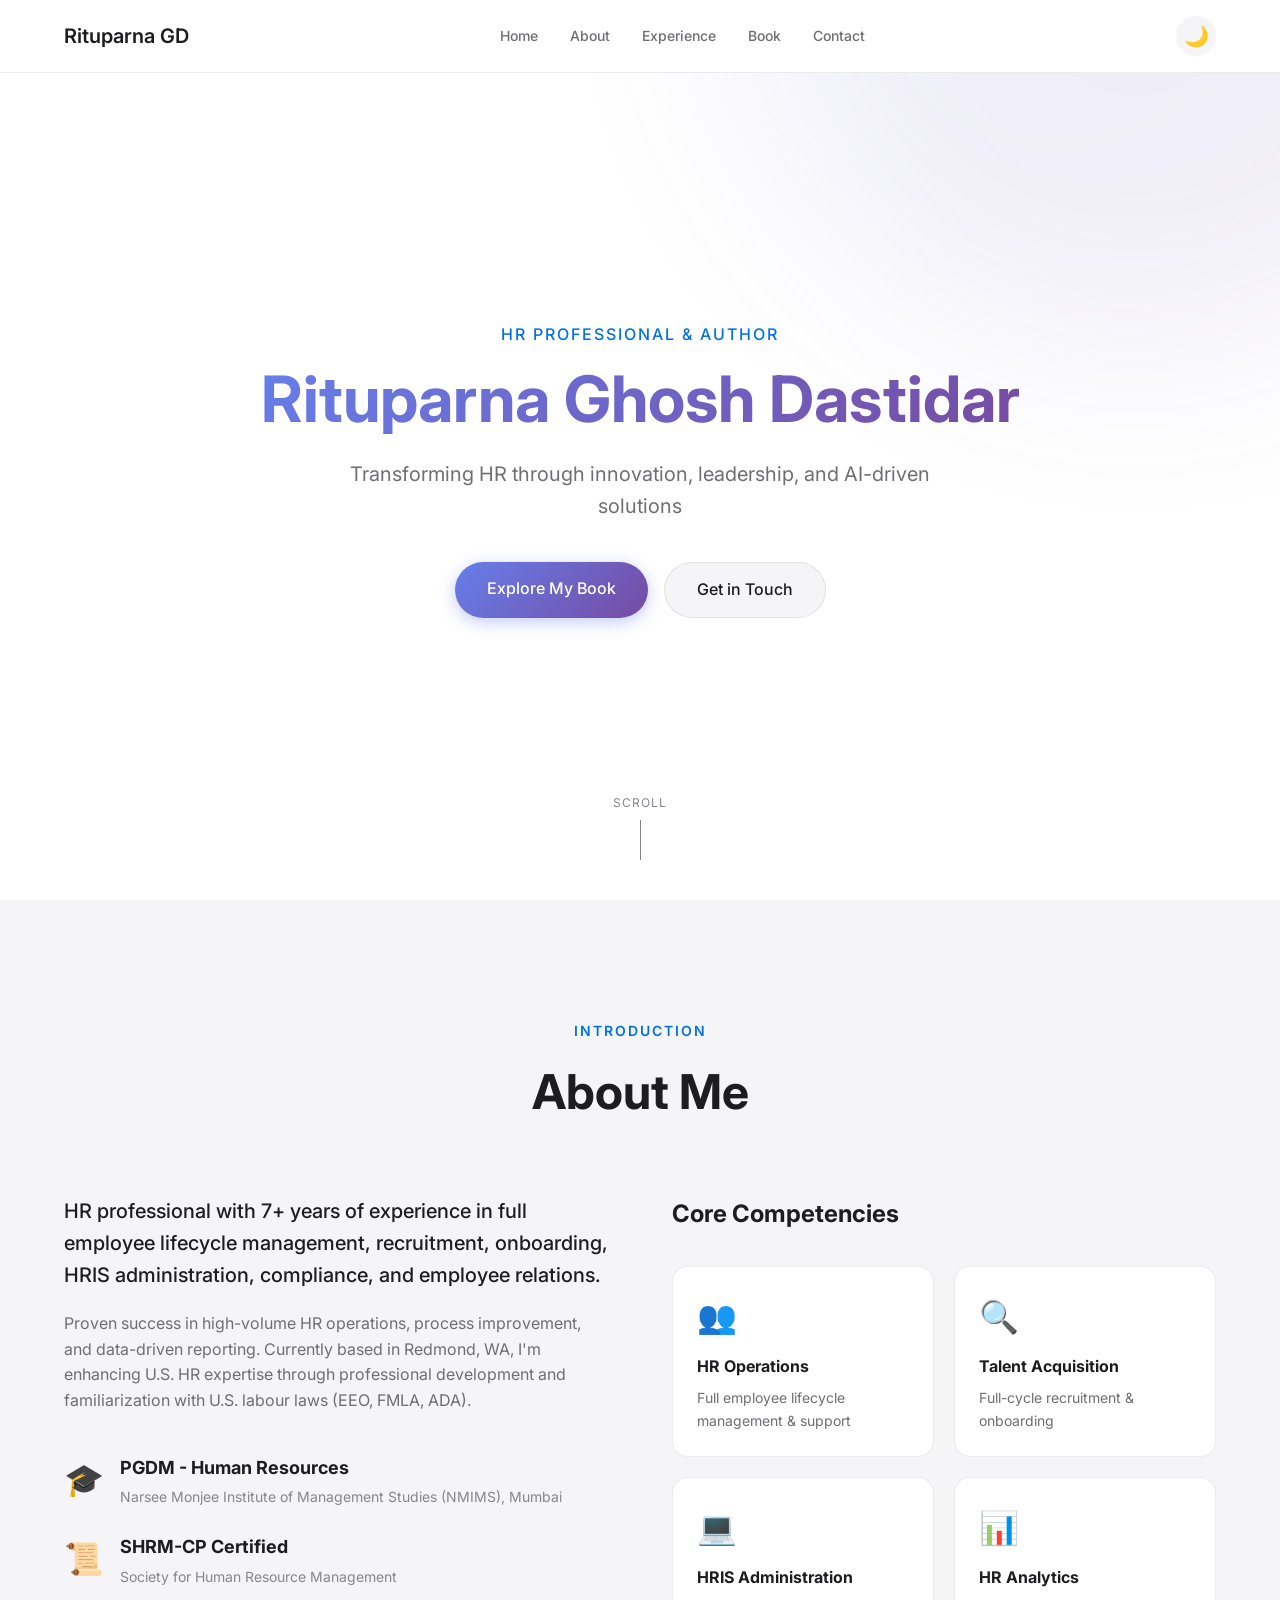
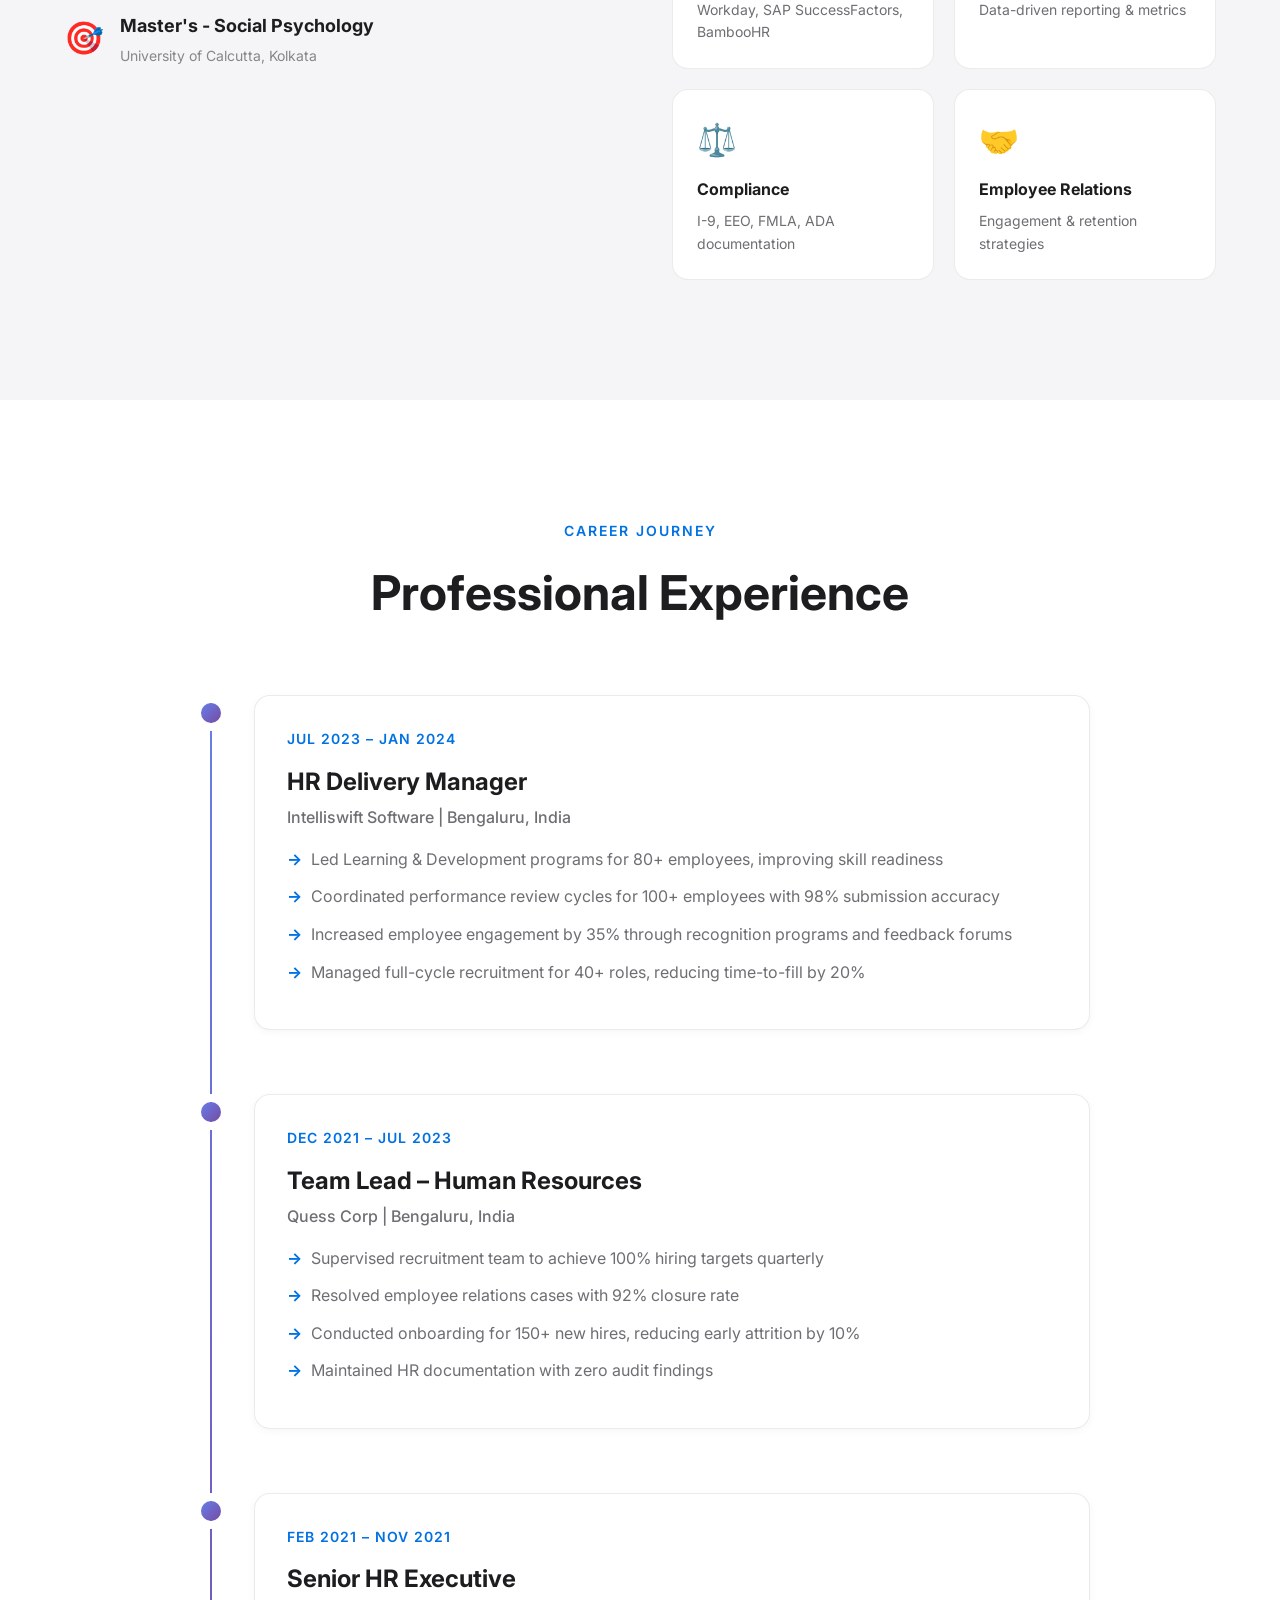
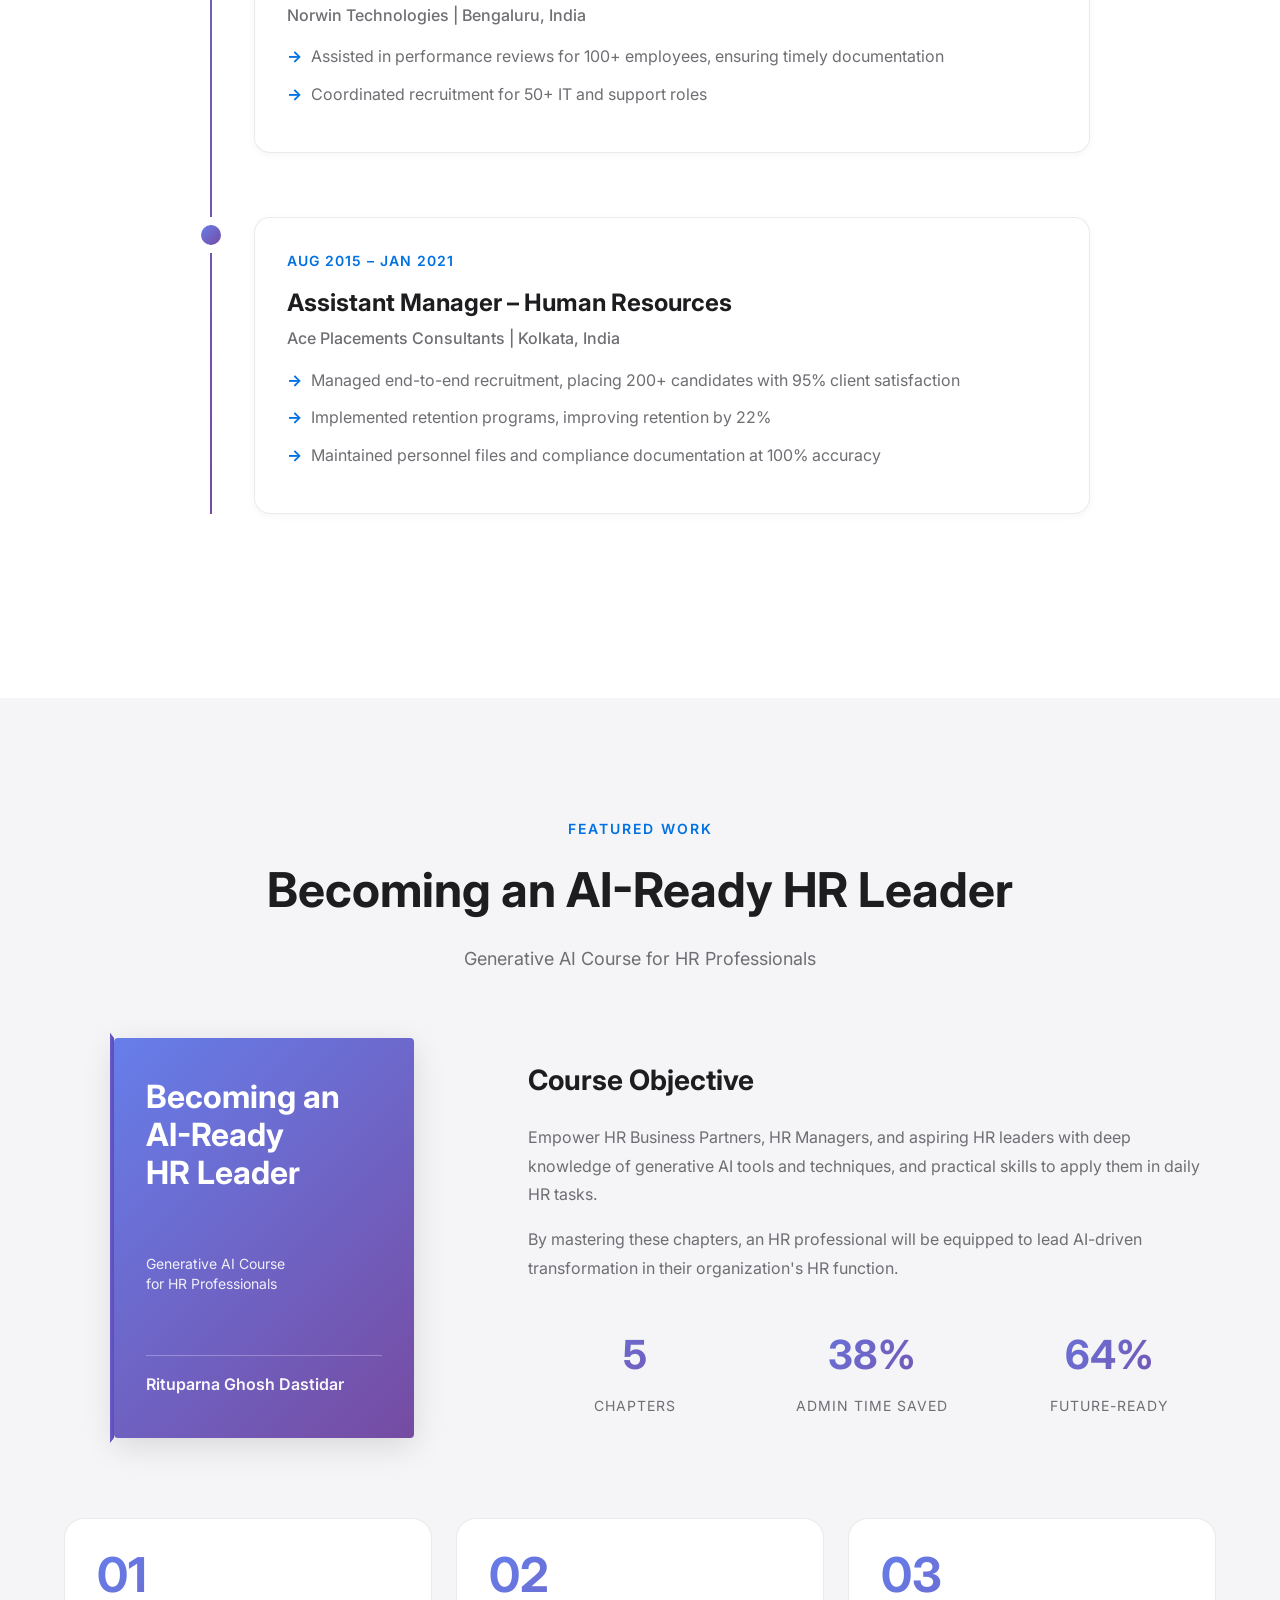
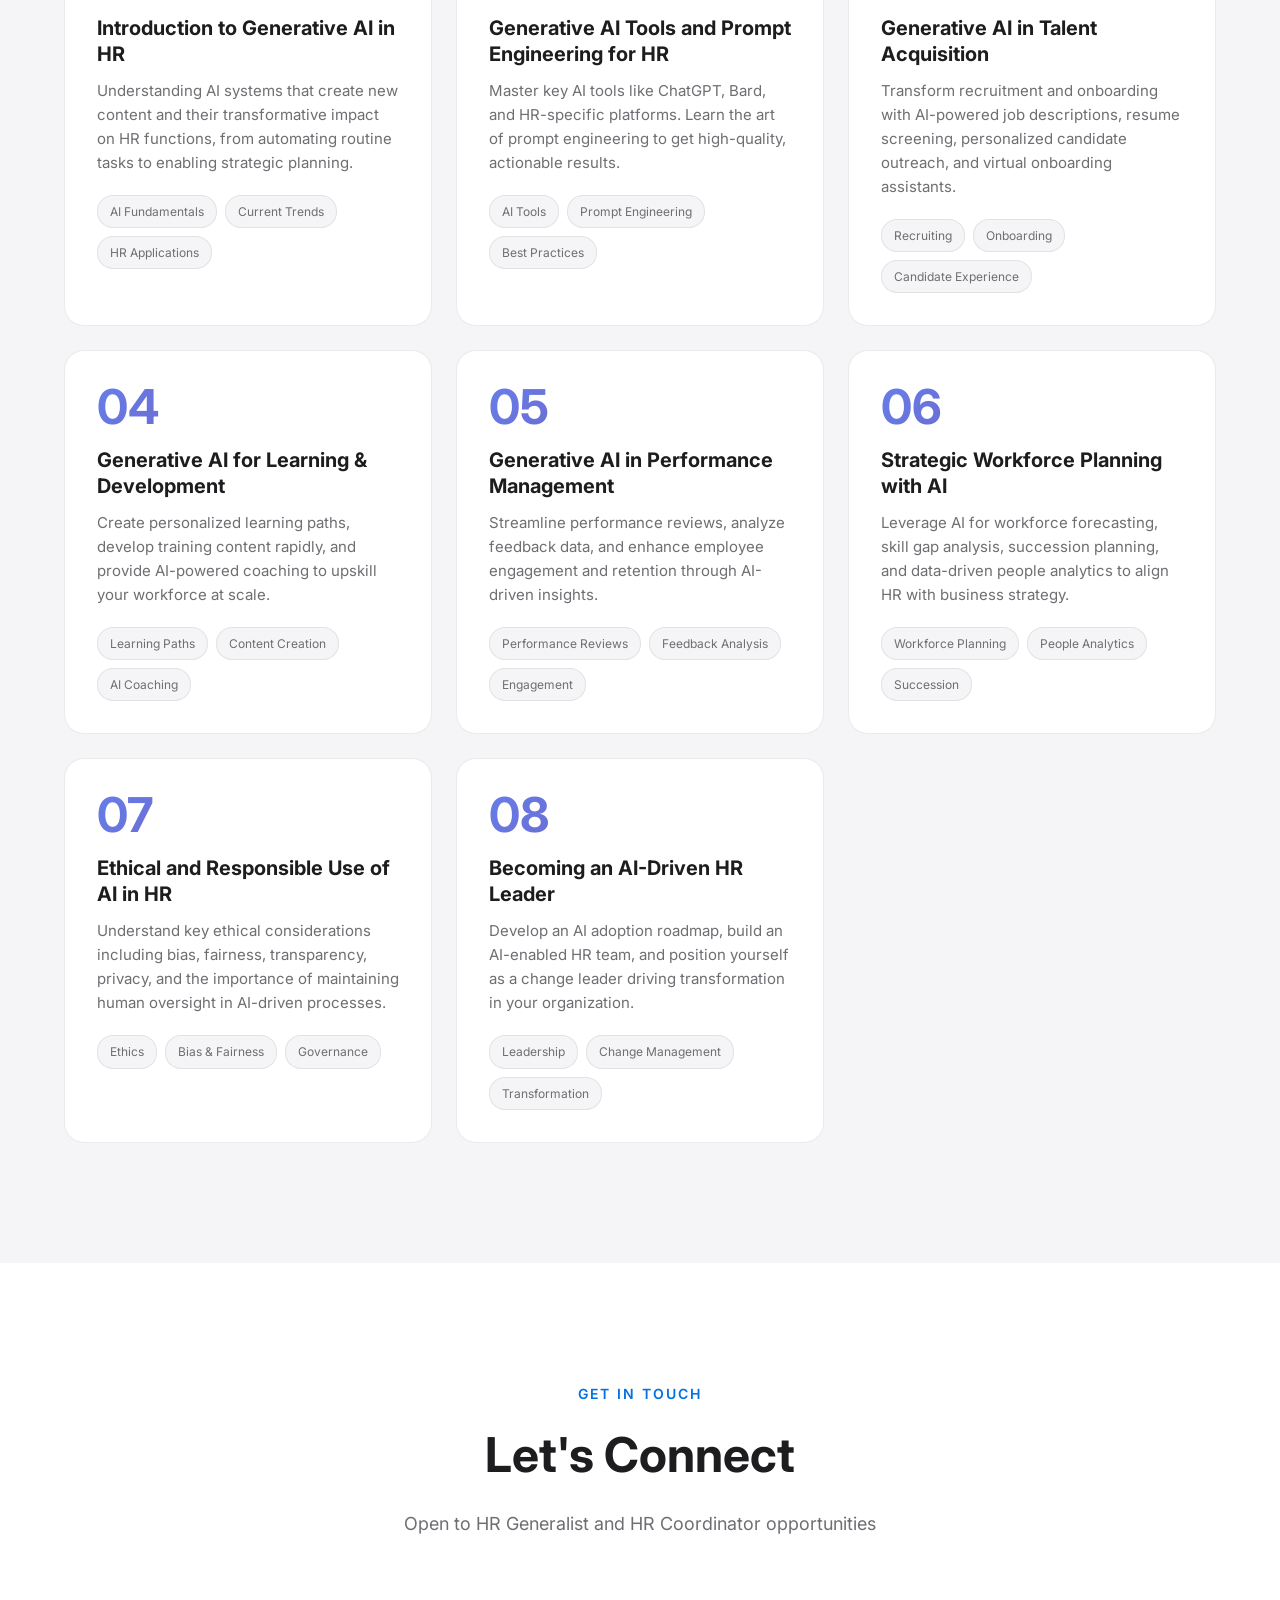
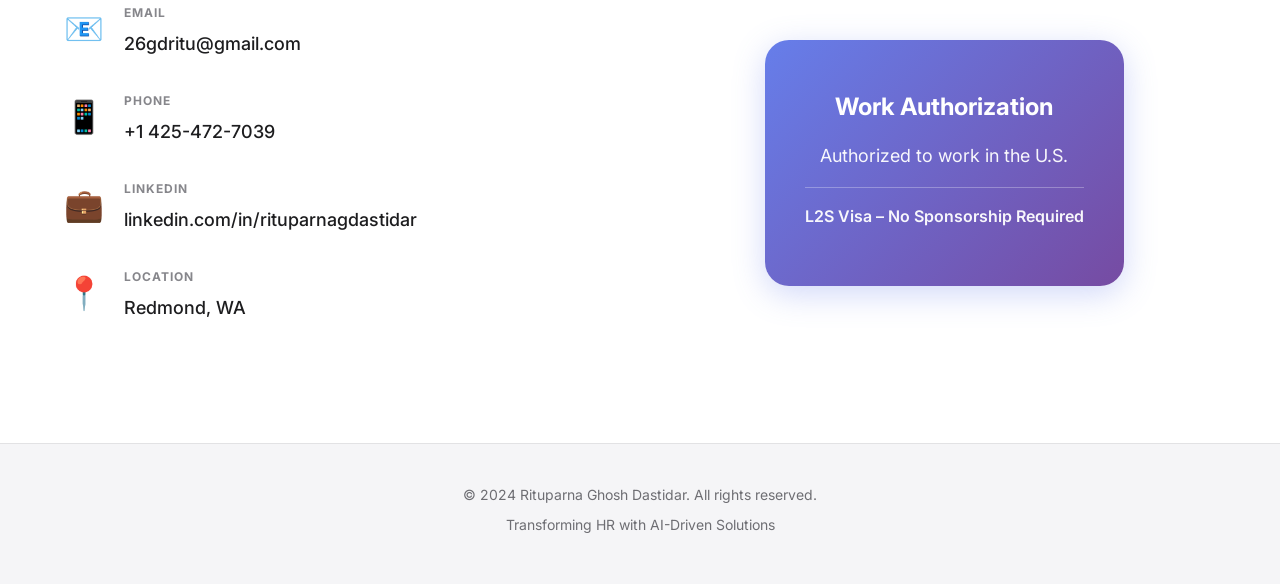
==== index.html @ 215b3aef "Initial commit - Professional HR portfolio website with AI HR Leader book" ====
<!DOCTYPE html>
<html lang="en">
<head>
    <meta charset="UTF-8">
    <meta name="viewport" content="width=device-width, initial-scale=1.0">
    <title>Rituparna Ghosh Dastidar | HR Professional & Author</title>
    <link rel="stylesheet" href="styles.css">
    <link rel="preconnect" href="https://fonts.googleapis.com">
    <link rel="preconnect" href="https://fonts.gstatic.com" crossorigin>
    <link href="https://fonts.googleapis.com/css2?family=Inter:wght@300;400;500;600;700&display=swap" rel="stylesheet">
</head>
<body>
    <!-- Navigation -->
    <nav class="navbar" id="navbar">
        <div class="nav-container">
            <div class="nav-logo">Rituparna GD</div>
            <div class="nav-links">
                <a href="#home" class="nav-link">Home</a>
                <a href="#about" class="nav-link">About</a>
                <a href="#experience" class="nav-link">Experience</a>
                <a href="#book" class="nav-link">Book</a>
                <a href="#contact" class="nav-link">Contact</a>
            </div>
            <button class="theme-toggle" id="themeToggle" aria-label="Toggle theme">
                <span class="sun-icon">☀️</span>
                <span class="moon-icon">🌙</span>
            </button>
            <button class="mobile-menu-btn" id="mobileMenuBtn">
                <span></span>
                <span></span>
                <span></span>
            </button>
        </div>
    </nav>

    <!-- Hero Section -->
    <section class="hero" id="home">
        <div class="hero-content fade-in">
            <p class="hero-subtitle">HR Professional & Author</p>
            <h1 class="hero-title">Rituparna Ghosh Dastidar</h1>
            <p class="hero-description">Transforming HR through innovation, leadership, and AI-driven solutions</p>
            <div class="hero-buttons">
                <a href="#book" class="btn btn-primary">Explore My Book</a>
                <a href="#contact" class="btn btn-secondary">Get in Touch</a>
            </div>
        </div>
        <div class="scroll-indicator">
            <span>Scroll</span>
            <div class="scroll-line"></div>
        </div>
    </section>

    <!-- About Section -->
    <section class="about" id="about">
        <div class="container">
            <div class="section-header">
                <span class="section-label">Introduction</span>
                <h2 class="section-title">About Me</h2>
            </div>
            <div class="about-content">
                <div class="about-text">
                    <p class="lead-text">HR professional with 7+ years of experience in full employee lifecycle management, recruitment, onboarding, HRIS administration, compliance, and employee relations.</p>
                    <p>Proven success in high-volume HR operations, process improvement, and data-driven reporting. Currently based in Redmond, WA, I'm enhancing U.S. HR expertise through professional development and familiarization with U.S. labour laws (EEO, FMLA, ADA).</p>
                    <div class="credentials">
                        <div class="credential-item">
                            <div class="credential-icon">🎓</div>
                            <div>
                                <h4>PGDM - Human Resources</h4>
                                <p>Narsee Monjee Institute of Management Studies (NMIMS), Mumbai</p>
                            </div>
                        </div>
                        <div class="credential-item">
                            <div class="credential-icon">📜</div>
                            <div>
                                <h4>SHRM-CP Certified</h4>
                                <p>Society for Human Resource Management</p>
                            </div>
                        </div>
                        <div class="credential-item">
                            <div class="credential-icon">🎯</div>
                            <div>
                                <h4>Master's - Social Psychology</h4>
                                <p>University of Calcutta, Kolkata</p>
                            </div>
                        </div>
                    </div>
                </div>
                <div class="about-skills">
                    <h3>Core Competencies</h3>
                    <div class="skills-grid">
                        <div class="skill-card">
                            <div class="skill-icon">👥</div>
                            <h4>HR Operations</h4>
                            <p>Full employee lifecycle management & support</p>
                        </div>
                        <div class="skill-card">
                            <div class="skill-icon">🔍</div>
                            <h4>Talent Acquisition</h4>
                            <p>Full-cycle recruitment & onboarding</p>
                        </div>
                        <div class="skill-card">
                            <div class="skill-icon">💻</div>
                            <h4>HRIS Administration</h4>
                            <p>Workday, SAP SuccessFactors, BambooHR</p>
                        </div>
                        <div class="skill-card">
                            <div class="skill-icon">📊</div>
                            <h4>HR Analytics</h4>
                            <p>Data-driven reporting & metrics</p>
                        </div>
                        <div class="skill-card">
                            <div class="skill-icon">⚖️</div>
                            <h4>Compliance</h4>
                            <p>I-9, EEO, FMLA, ADA documentation</p>
                        </div>
                        <div class="skill-card">
                            <div class="skill-icon">🤝</div>
                            <h4>Employee Relations</h4>
                            <p>Engagement & retention strategies</p>
                        </div>
                    </div>
                </div>
            </div>
        </div>
    </section>

    <!-- Experience Section -->
    <section class="experience" id="experience">
        <div class="container">
            <div class="section-header">
                <span class="section-label">Career Journey</span>
                <h2 class="section-title">Professional Experience</h2>
            </div>
            <div class="timeline">
                <div class="timeline-item">
                    <div class="timeline-dot"></div>
                    <div class="timeline-content">
                        <span class="timeline-date">Jul 2023 – Jan 2024</span>
                        <h3>HR Delivery Manager</h3>
                        <h4>Intelliswift Software | Bengaluru, India</h4>
                        <ul>
                            <li>Led Learning & Development programs for 80+ employees, improving skill readiness</li>
                            <li>Coordinated performance review cycles for 100+ employees with 98% submission accuracy</li>
                            <li>Increased employee engagement by 35% through recognition programs and feedback forums</li>
                            <li>Managed full-cycle recruitment for 40+ roles, reducing time-to-fill by 20%</li>
                        </ul>
                    </div>
                </div>
                <div class="timeline-item">
                    <div class="timeline-dot"></div>
                    <div class="timeline-content">
                        <span class="timeline-date">Dec 2021 – Jul 2023</span>
                        <h3>Team Lead – Human Resources</h3>
                        <h4>Quess Corp | Bengaluru, India</h4>
                        <ul>
                            <li>Supervised recruitment team to achieve 100% hiring targets quarterly</li>
                            <li>Resolved employee relations cases with 92% closure rate</li>
                            <li>Conducted onboarding for 150+ new hires, reducing early attrition by 10%</li>
                            <li>Maintained HR documentation with zero audit findings</li>
                        </ul>
                    </div>
                </div>
                <div class="timeline-item">
                    <div class="timeline-dot"></div>
                    <div class="timeline-content">
                        <span class="timeline-date">Feb 2021 – Nov 2021</span>
                        <h3>Senior HR Executive</h3>
                        <h4>Norwin Technologies | Bengaluru, India</h4>
                        <ul>
                            <li>Assisted in performance reviews for 100+ employees, ensuring timely documentation</li>
                            <li>Coordinated recruitment for 50+ IT and support roles</li>
                        </ul>
                    </div>
                </div>
                <div class="timeline-item">
                    <div class="timeline-dot"></div>
                    <div class="timeline-content">
                        <span class="timeline-date">Aug 2015 – Jan 2021</span>
                        <h3>Assistant Manager – Human Resources</h3>
                        <h4>Ace Placements Consultants | Kolkata, India</h4>
                        <ul>
                            <li>Managed end-to-end recruitment, placing 200+ candidates with 95% client satisfaction</li>
                            <li>Implemented retention programs, improving retention by 22%</li>
                            <li>Maintained personnel files and compliance documentation at 100% accuracy</li>
                        </ul>
                    </div>
                </div>
            </div>
        </div>
    </section>

    <!-- Book Section -->
    <section class="book" id="book">
        <div class="container">
            <div class="section-header">
                <span class="section-label">Featured Work</span>
                <h2 class="section-title">Becoming an AI-Ready HR Leader</h2>
                <p class="section-subtitle">Generative AI Course for HR Professionals</p>
            </div>
            <div class="book-intro">
                <div class="book-cover-container">
                    <div class="book-cover">
                        <div class="book-spine"></div>
                        <div class="book-front">
                            <h3>Becoming an<br>AI-Ready<br>HR Leader</h3>
                            <p>Generative AI Course<br>for HR Professionals</p>
                            <div class="author-name">Rituparna Ghosh Dastidar</div>
                        </div>
                    </div>
                </div>
                <div class="book-description">
                    <h3>Course Objective</h3>
                    <p>Empower HR Business Partners, HR Managers, and aspiring HR leaders with deep knowledge of generative AI tools and techniques, and practical skills to apply them in daily HR tasks.</p>
                    <p>By mastering these chapters, an HR professional will be equipped to lead AI-driven transformation in their organization's HR function.</p>
                    <div class="book-stats">
                        <div class="stat-item">
                            <span class="stat-number">8</span>
                            <span class="stat-label">Chapters</span>
                        </div>
                        <div class="stat-item">
                            <span class="stat-number">60-70%</span>
                            <span class="stat-label">Admin Time Saved</span>
                        </div>
                        <div class="stat-item">
                            <span class="stat-number">100%</span>
                            <span class="stat-label">Future-Ready</span>
                        </div>
                    </div>
                </div>
            </div>

            <!-- Chapter Cards -->
            <div class="chapters-grid">
                <div class="chapter-card">
                    <div class="chapter-number">01</div>
                    <h3>Introduction to Generative AI in HR</h3>
                    <p>Understanding AI systems that create new content and their transformative impact on HR functions, from automating routine tasks to enabling strategic planning.</p>
                    <div class="chapter-topics">
                        <span class="topic-tag">AI Fundamentals</span>
                        <span class="topic-tag">Current Trends</span>
                        <span class="topic-tag">HR Applications</span>
                    </div>
                </div>

                <div class="chapter-card">
                    <div class="chapter-number">02</div>
                    <h3>Generative AI Tools and Prompt Engineering for HR</h3>
                    <p>Master key AI tools like ChatGPT, Bard, and HR-specific platforms. Learn the art of prompt engineering to get high-quality, actionable results.</p>
                    <div class="chapter-topics">
                        <span class="topic-tag">AI Tools</span>
                        <span class="topic-tag">Prompt Engineering</span>
                        <span class="topic-tag">Best Practices</span>
                    </div>
                </div>

                <div class="chapter-card">
                    <div class="chapter-number">03</div>
                    <h3>Generative AI in Talent Acquisition</h3>
                    <p>Transform recruitment and onboarding with AI-powered job descriptions, resume screening, personalized candidate outreach, and virtual onboarding assistants.</p>
                    <div class="chapter-topics">
                        <span class="topic-tag">Recruiting</span>
                        <span class="topic-tag">Onboarding</span>
                        <span class="topic-tag">Candidate Experience</span>
                    </div>
                </div>

                <div class="chapter-card">
                    <div class="chapter-number">04</div>
                    <h3>Generative AI for Learning & Development</h3>
                    <p>Create personalized learning paths, develop training content rapidly, and provide AI-powered coaching to upskill your workforce at scale.</p>
                    <div class="chapter-topics">
                        <span class="topic-tag">Learning Paths</span>
                        <span class="topic-tag">Content Creation</span>
                        <span class="topic-tag">AI Coaching</span>
                    </div>
                </div>

                <div class="chapter-card">
                    <div class="chapter-number">05</div>
                    <h3>Generative AI in Performance Management</h3>
                    <p>Streamline performance reviews, analyze feedback data, and enhance employee engagement and retention through AI-driven insights.</p>
                    <div class="chapter-topics">
                        <span class="topic-tag">Performance Reviews</span>
                        <span class="topic-tag">Feedback Analysis</span>
                        <span class="topic-tag">Engagement</span>
                    </div>
                </div>

                <div class="chapter-card">
                    <div class="chapter-number">06</div>
                    <h3>Strategic Workforce Planning with AI</h3>
                    <p>Leverage AI for workforce forecasting, skill gap analysis, succession planning, and data-driven people analytics to align HR with business strategy.</p>
                    <div class="chapter-topics">
                        <span class="topic-tag">Workforce Planning</span>
                        <span class="topic-tag">People Analytics</span>
                        <span class="topic-tag">Succession</span>
                    </div>
                </div>

                <div class="chapter-card">
                    <div class="chapter-number">07</div>
                    <h3>Ethical and Responsible Use of AI in HR</h3>
                    <p>Understand key ethical considerations including bias, fairness, transparency, privacy, and the importance of maintaining human oversight in AI-driven processes.</p>
                    <div class="chapter-topics">
                        <span class="topic-tag">Ethics</span>
                        <span class="topic-tag">Bias & Fairness</span>
                        <span class="topic-tag">Governance</span>
                    </div>
                </div>

                <div class="chapter-card">
                    <div class="chapter-number">08</div>
                    <h3>Becoming an AI-Driven HR Leader</h3>
                    <p>Develop an AI adoption roadmap, build an AI-enabled HR team, and position yourself as a change leader driving transformation in your organization.</p>
                    <div class="chapter-topics">
                        <span class="topic-tag">Leadership</span>
                        <span class="topic-tag">Change Management</span>
                        <span class="topic-tag">Transformation</span>
                    </div>
                </div>
            </div>
        </div>
    </section>

    <!-- Contact Section -->
    <section class="contact" id="contact">
        <div class="container">
            <div class="section-header">
                <span class="section-label">Get In Touch</span>
                <h2 class="section-title">Let's Connect</h2>
                <p class="section-subtitle">Open to HR Generalist and HR Coordinator opportunities</p>
            </div>
            <div class="contact-content">
                <div class="contact-info">
                    <div class="contact-item">
                        <div class="contact-icon">📧</div>
                        <div>
                            <h4>Email</h4>
                            <a href="mailto:26gdritu@gmail.com">26gdritu@gmail.com</a>
                        </div>
                    </div>
                    <div class="contact-item">
                        <div class="contact-icon">📱</div>
                        <div>
                            <h4>Phone</h4>
                            <a href="tel:+14254727039">+1 425-472-7039</a>
                        </div>
                    </div>
                    <div class="contact-item">
                        <div class="contact-icon">💼</div>
                        <div>
                            <h4>LinkedIn</h4>
                            <a href="https://www.linkedin.com/in/rituparnagdastidar/" target="_blank" rel="noopener noreferrer">linkedin.com/in/rituparnagdastidar</a>
                        </div>
                    </div>
                    <div class="contact-item">
                        <div class="contact-icon">📍</div>
                        <div>
                            <h4>Location</h4>
                            <p>Redmond, WA</p>
                        </div>
                    </div>
                </div>
                <div class="contact-cta">
                    <div class="cta-card">
                        <h3>Work Authorization</h3>
                        <p>Authorized to work in the U.S.</p>
                        <p class="visa-status">L2S Visa – No Sponsorship Required</p>
                    </div>
                </div>
            </div>
        </div>
    </section>

    <!-- Footer -->
    <footer class="footer">
        <div class="container">
            <div class="footer-content">
                <p>&copy; 2024 Rituparna Ghosh Dastidar. All rights reserved.</p>
                <p class="footer-tagline">Transforming HR with AI-Driven Solutions</p>
            </div>
        </div>
    </footer>

    <script src="script.js"></script>
</body>
</html>
---- styles.css ----
/* ===========================
   CSS Variables & Reset
   =========================== */
:root {
    /* Light Mode Colors */
    --bg-primary: #ffffff;
    --bg-secondary: #f5f5f7;
    --bg-tertiary: #e8e8ed;
    --text-primary: #1d1d1f;
    --text-secondary: #6e6e73;
    --text-tertiary: #86868b;
    --accent-primary: #0071e3;
    --accent-secondary: #0077ed;
    --accent-gradient: linear-gradient(135deg, #667eea 0%, #764ba2 100%);
    --card-bg: #ffffff;
    --card-border: rgba(0, 0, 0, 0.08);
    --shadow-sm: 0 2px 8px rgba(0, 0, 0, 0.04);
    --shadow-md: 0 4px 16px rgba(0, 0, 0, 0.08);
    --shadow-lg: 0 8px 32px rgba(0, 0, 0, 0.12);
    --overlay: rgba(0, 0, 0, 0.5);
}

[data-theme="dark"] {
    /* Dark Mode Colors */
    --bg-primary: #000000;
    --bg-secondary: #1d1d1f;
    --bg-tertiary: #2d2d2f;
    --text-primary: #f5f5f7;
    --text-secondary: #a1a1a6;
    --text-tertiary: #6e6e73;
    --accent-primary: #2997ff;
    --accent-secondary: #0a84ff;
    --accent-gradient: linear-gradient(135deg, #667eea 0%, #764ba2 100%);
    --card-bg: #1d1d1f;
    --card-border: rgba(255, 255, 255, 0.1);
    --shadow-sm: 0 2px 8px rgba(0, 0, 0, 0.3);
    --shadow-md: 0 4px 16px rgba(0, 0, 0, 0.4);
    --shadow-lg: 0 8px 32px rgba(0, 0, 0, 0.5);
    --overlay: rgba(0, 0, 0, 0.7);
}

* {
    margin: 0;
    padding: 0;
    box-sizing: border-box;
}

html {
    scroll-behavior: smooth;
    font-size: 16px;
}

body {
    font-family: 'Inter', -apple-system, BlinkMacSystemFont, 'Segoe UI', Roboto, Oxygen, Ubuntu, Cantarell, sans-serif;
    background-color: var(--bg-primary);
    color: var(--text-primary);
    line-height: 1.6;
    overflow-x: hidden;
    transition: background-color 0.3s ease, color 0.3s ease;
}

.container {
    max-width: 1200px;
    margin: 0 auto;
    padding: 0 24px;
}

/* ===========================
   Navigation
   =========================== */
.navbar {
    position: fixed;
    top: 0;
    left: 0;
    right: 0;
    z-index: 1000;
    background: var(--bg-primary);
    backdrop-filter: blur(20px);
    -webkit-backdrop-filter: blur(20px);
    border-bottom: 1px solid var(--card-border);
    transition: all 0.3s ease;
}

.navbar.scrolled {
    box-shadow: var(--shadow-sm);
}

.nav-container {
    max-width: 1200px;
    margin: 0 auto;
    padding: 16px 24px;
    display: flex;
    align-items: center;
    justify-content: space-between;
}

.nav-logo {
    font-size: 1.25rem;
    font-weight: 600;
    color: var(--text-primary);
}

.nav-links {
    display: flex;
    gap: 32px;
    align-items: center;
}

.nav-link {
    color: var(--text-secondary);
    text-decoration: none;
    font-size: 0.875rem;
    font-weight: 500;
    transition: color 0.2s ease;
    position: relative;
}

.nav-link:hover {
    color: var(--text-primary);
}

.nav-link::after {
    content: '';
    position: absolute;
    bottom: -4px;
    left: 0;
    width: 0;
    height: 2px;
    background: var(--accent-gradient);
    transition: width 0.3s ease;
}

.nav-link:hover::after {
    width: 100%;
}

.theme-toggle {
    background: var(--bg-secondary);
    border: none;
    width: 40px;
    height: 40px;
    border-radius: 50%;
    cursor: pointer;
    display: flex;
    align-items: center;
    justify-content: center;
    transition: all 0.3s ease;
    font-size: 1.25rem;
}

.theme-toggle:hover {
    transform: scale(1.1);
}

[data-theme="dark"] .sun-icon {
    display: inline;
}

[data-theme="dark"] .moon-icon {
    display: none;
}

[data-theme="light"] .sun-icon,
body:not([data-theme]) .sun-icon {
    display: none;
}

[data-theme="light"] .moon-icon,
body:not([data-theme]) .moon-icon {
    display: inline;
}

.mobile-menu-btn {
    display: none;
    flex-direction: column;
    gap: 4px;
    background: none;
    border: none;
    cursor: pointer;
    padding: 8px;
}

.mobile-menu-btn span {
    width: 24px;
    height: 2px;
    background: var(--text-primary);
    transition: all 0.3s ease;
}

/* ===========================
   Hero Section
   =========================== */
.hero {
    min-height: 100vh;
    display: flex;
    align-items: center;
    justify-content: center;
    position: relative;
    padding: 120px 24px 80px;
    background: var(--bg-primary);
    overflow: hidden;
}

.hero::before {
    content: '';
    position: absolute;
    top: -50%;
    right: -20%;
    width: 800px;
    height: 800px;
    background: var(--accent-gradient);
    opacity: 0.1;
    border-radius: 50%;
    filter: blur(100px);
    animation: float 20s ease-in-out infinite;
}

@keyframes float {
    0%, 100% { transform: translate(0, 0) rotate(0deg); }
    50% { transform: translate(-50px, 50px) rotate(180deg); }
}

.hero-content {
    text-align: center;
    max-width: 800px;
    position: relative;
    z-index: 1;
}

.hero-subtitle {
    font-size: 1rem;
    font-weight: 500;
    color: var(--accent-primary);
    letter-spacing: 2px;
    text-transform: uppercase;
    margin-bottom: 16px;
}

.hero-title {
    font-size: clamp(2.5rem, 6vw, 4rem);
    font-weight: 700;
    line-height: 1.1;
    margin-bottom: 24px;
    background: var(--accent-gradient);
    -webkit-background-clip: text;
    -webkit-text-fill-color: transparent;
    background-clip: text;
}

.hero-description {
    font-size: 1.25rem;
    color: var(--text-secondary);
    margin-bottom: 40px;
    max-width: 600px;
    margin-left: auto;
    margin-right: auto;
}

.hero-buttons {
    display: flex;
    gap: 16px;
    justify-content: center;
    flex-wrap: wrap;
}

.btn {
    padding: 14px 32px;
    border-radius: 980px;
    font-size: 1rem;
    font-weight: 500;
    text-decoration: none;
    transition: all 0.3s ease;
    display: inline-block;
    cursor: pointer;
    border: none;
}

.btn-primary {
    background: var(--accent-gradient);
    color: white;
    box-shadow: 0 4px 16px rgba(102, 126, 234, 0.4);
}

.btn-primary:hover {
    transform: translateY(-2px);
    box-shadow: 0 6px 24px rgba(102, 126, 234, 0.5);
}

.btn-secondary {
    background: var(--bg-secondary);
    color: var(--text-primary);
    border: 1px solid var(--card-border);
}

.btn-secondary:hover {
    background: var(--bg-tertiary);
    transform: translateY(-2px);
}

.scroll-indicator {
    position: absolute;
    bottom: 40px;
    left: 50%;
    transform: translateX(-50%);
    display: flex;
    flex-direction: column;
    align-items: center;
    gap: 8px;
    color: var(--text-tertiary);
    font-size: 0.75rem;
    letter-spacing: 1px;
    text-transform: uppercase;
}

.scroll-line {
    width: 1px;
    height: 40px;
    background: var(--text-tertiary);
    animation: scrollLine 2s ease-in-out infinite;
}

@keyframes scrollLine {
    0%, 100% { opacity: 0; transform: translateY(-20px); }
    50% { opacity: 1; transform: translateY(0); }
}

.fade-in {
    animation: fadeInUp 1s ease-out;
}

@keyframes fadeInUp {
    from {
        opacity: 0;
        transform: translateY(30px);
    }
    to {
        opacity: 1;
        transform: translateY(0);
    }
}

/* ===========================
   Section Headers
   =========================== */
.section-header {
    text-align: center;
    margin-bottom: 64px;
}

.section-label {
    font-size: 0.875rem;
    font-weight: 600;
    color: var(--accent-primary);
    letter-spacing: 2px;
    text-transform: uppercase;
    display: block;
    margin-bottom: 12px;
}

.section-title {
    font-size: clamp(2rem, 4vw, 3rem);
    font-weight: 700;
    margin-bottom: 16px;
}

.section-subtitle {
    font-size: 1.125rem;
    color: var(--text-secondary);
    max-width: 600px;
    margin: 0 auto;
}

/* ===========================
   About Section
   =========================== */
.about {
    padding: 120px 0;
    background: var(--bg-secondary);
}

.about-content {
    display: grid;
    grid-template-columns: 1fr 1fr;
    gap: 64px;
    align-items: start;
}

.about-text p {
    margin-bottom: 20px;
    color: var(--text-secondary);
}

.lead-text {
    font-size: 1.25rem;
    font-weight: 500;
    color: var(--text-primary) !important;
    line-height: 1.6;
}

.credentials {
    margin-top: 40px;
    display: flex;
    flex-direction: column;
    gap: 24px;
}

.credential-item {
    display: flex;
    gap: 16px;
    align-items: flex-start;
}

.credential-icon {
    font-size: 2rem;
    flex-shrink: 0;
}

.credential-item h4 {
    font-size: 1.125rem;
    margin-bottom: 4px;
}

.credential-item p {
    font-size: 0.875rem;
    color: var(--text-tertiary);
    margin: 0;
}

.about-skills h3 {
    font-size: 1.5rem;
    margin-bottom: 32px;
}

.skills-grid {
    display: grid;
    grid-template-columns: repeat(2, 1fr);
    gap: 20px;
}

.skill-card {
    background: var(--card-bg);
    padding: 24px;
    border-radius: 16px;
    border: 1px solid var(--card-border);
    transition: all 0.3s ease;
}

.skill-card:hover {
    transform: translateY(-4px);
    box-shadow: var(--shadow-md);
}

.skill-icon {
    font-size: 2rem;
    margin-bottom: 12px;
    display: block;
}

.skill-card h4 {
    font-size: 1rem;
    margin-bottom: 8px;
}

.skill-card p {
    font-size: 0.875rem;
    color: var(--text-secondary);
    margin: 0;
}

/* ===========================
   Experience Section
   =========================== */
.experience {
    padding: 120px 0;
    background: var(--bg-primary);
}

.timeline {
    max-width: 900px;
    margin: 0 auto;
    position: relative;
}

.timeline::before {
    content: '';
    position: absolute;
    left: 20px;
    top: 0;
    bottom: 0;
    width: 2px;
    background: var(--accent-gradient);
}

.timeline-item {
    position: relative;
    padding-left: 64px;
    margin-bottom: 64px;
}

.timeline-dot {
    position: absolute;
    left: 11px;
    top: 8px;
    width: 20px;
    height: 20px;
    border-radius: 50%;
    background: var(--accent-gradient);
    box-shadow: 0 0 0 8px var(--bg-primary);
}

.timeline-content {
    background: var(--card-bg);
    padding: 32px;
    border-radius: 16px;
    border: 1px solid var(--card-border);
    box-shadow: var(--shadow-sm);
    transition: all 0.3s ease;
}

.timeline-content:hover {
    box-shadow: var(--shadow-md);
    transform: translateX(4px);
}

.timeline-date {
    font-size: 0.875rem;
    font-weight: 600;
    color: var(--accent-primary);
    text-transform: uppercase;
    letter-spacing: 1px;
    display: block;
    margin-bottom: 12px;
}

.timeline-content h3 {
    font-size: 1.5rem;
    margin-bottom: 4px;
}

.timeline-content h4 {
    font-size: 1rem;
    color: var(--text-secondary);
    font-weight: 500;
    margin-bottom: 16px;
}

.timeline-content ul {
    list-style: none;
    padding: 0;
}

.timeline-content li {
    padding-left: 24px;
    margin-bottom: 12px;
    position: relative;
    color: var(--text-secondary);
}

.timeline-content li::before {
    content: '→';
    position: absolute;
    left: 0;
    color: var(--accent-primary);
    font-weight: 700;
}

/* ===========================
   Book Section
   =========================== */
.book {
    padding: 120px 0;
    background: var(--bg-secondary);
}

.book-intro {
    display: grid;
    grid-template-columns: 400px 1fr;
    gap: 64px;
    align-items: center;
    margin-bottom: 80px;
}

.book-cover-container {
    perspective: 1500px;
}

.book-cover {
    width: 300px;
    height: 400px;
    position: relative;
    transform-style: preserve-3d;
    transition: transform 0.6s ease;
    margin: 0 auto;
}

.book-cover:hover {
    transform: rotateY(-15deg) rotateX(5deg);
}

.book-spine {
    position: absolute;
    left: 0;
    top: 0;
    width: 40px;
    height: 100%;
    background: linear-gradient(to right, #5a4db9, #6a5dc9);
    transform-origin: left;
    transform: rotateY(-90deg);
}

.book-front {
    position: absolute;
    width: 100%;
    height: 100%;
    background: var(--accent-gradient);
    display: flex;
    flex-direction: column;
    justify-content: space-between;
    padding: 40px 32px;
    border-radius: 4px;
    box-shadow: var(--shadow-lg);
    color: white;
}

.book-front h3 {
    font-size: 2rem;
    font-weight: 700;
    line-height: 1.2;
}

.book-front p {
    font-size: 0.875rem;
    opacity: 0.9;
    line-height: 1.4;
}

.author-name {
    font-size: 1rem;
    font-weight: 600;
    opacity: 0.95;
    border-top: 1px solid rgba(255, 255, 255, 0.3);
    padding-top: 16px;
}

.book-description h3 {
    font-size: 1.75rem;
    margin-bottom: 20px;
}

.book-description p {
    color: var(--text-secondary);
    margin-bottom: 16px;
    line-height: 1.8;
}

.book-stats {
    display: grid;
    grid-template-columns: repeat(3, 1fr);
    gap: 24px;
    margin-top: 40px;
}

.stat-item {
    text-align: center;
}

.stat-number {
    display: block;
    font-size: 2.5rem;
    font-weight: 700;
    background: var(--accent-gradient);
    -webkit-background-clip: text;
    -webkit-text-fill-color: transparent;
    background-clip: text;
    margin-bottom: 8px;
}

.stat-label {
    display: block;
    font-size: 0.875rem;
    color: var(--text-secondary);
    text-transform: uppercase;
    letter-spacing: 1px;
}

/* Chapter Cards */
.chapters-grid {
    display: grid;
    grid-template-columns: repeat(auto-fit, minmax(280px, 1fr));
    gap: 24px;
}

.chapter-card {
    background: var(--card-bg);
    padding: 32px;
    border-radius: 20px;
    border: 1px solid var(--card-border);
    transition: all 0.3s ease;
    position: relative;
    overflow: hidden;
}

.chapter-card::before {
    content: '';
    position: absolute;
    top: 0;
    left: 0;
    right: 0;
    height: 4px;
    background: var(--accent-gradient);
    transform: scaleX(0);
    transform-origin: left;
    transition: transform 0.3s ease;
}

.chapter-card:hover::before {
    transform: scaleX(1);
}

.chapter-card:hover {
    transform: translateY(-8px);
    box-shadow: var(--shadow-lg);
}

.chapter-number {
    font-size: 3rem;
    font-weight: 700;
    background: var(--accent-gradient);
    -webkit-background-clip: text;
    -webkit-text-fill-color: transparent;
    background-clip: text;
    line-height: 1;
    margin-bottom: 16px;
}

.chapter-card h3 {
    font-size: 1.25rem;
    margin-bottom: 12px;
    line-height: 1.3;
}

.chapter-card p {
    font-size: 0.9375rem;
    color: var(--text-secondary);
    line-height: 1.6;
    margin-bottom: 20px;
}

.chapter-topics {
    display: flex;
    flex-wrap: wrap;
    gap: 8px;
}

.topic-tag {
    font-size: 0.75rem;
    padding: 6px 12px;
    background: var(--bg-secondary);
    color: var(--text-secondary);
    border-radius: 16px;
    border: 1px solid var(--card-border);
}

/* ===========================
   Contact Section
   =========================== */
.contact {
    padding: 120px 0;
    background: var(--bg-primary);
}

.contact-content {
    display: grid;
    grid-template-columns: 1fr 1fr;
    gap: 64px;
}

.contact-info {
    display: flex;
    flex-direction: column;
    gap: 32px;
}

.contact-item {
    display: flex;
    gap: 20px;
    align-items: flex-start;
}

.contact-icon {
    font-size: 2rem;
    flex-shrink: 0;
}

.contact-item h4 {
    font-size: 1rem;
    margin-bottom: 8px;
    color: var(--text-tertiary);
    text-transform: uppercase;
    letter-spacing: 1px;
    font-size: 0.75rem;
}

.contact-item a {
    color: var(--text-primary);
    text-decoration: none;
    font-size: 1.125rem;
    font-weight: 500;
    transition: color 0.2s ease;
}

.contact-item a:hover {
    color: var(--accent-primary);
}

.contact-item p {
    color: var(--text-primary);
    font-size: 1.125rem;
    font-weight: 500;
    margin: 0;
}

.contact-cta {
    display: flex;
    align-items: center;
    justify-content: center;
}

.cta-card {
    background: var(--accent-gradient);
    padding: 48px 40px;
    border-radius: 24px;
    text-align: center;
    color: white;
    box-shadow: 0 8px 32px rgba(102, 126, 234, 0.3);
}

.cta-card h3 {
    font-size: 1.5rem;
    margin-bottom: 16px;
}

.cta-card p {
    font-size: 1.125rem;
    opacity: 0.95;
    margin-bottom: 8px;
}

.visa-status {
    font-weight: 600;
    font-size: 1rem !important;
    padding-top: 16px;
    border-top: 1px solid rgba(255, 255, 255, 0.3);
    margin-top: 16px !important;
}

/* ===========================
   Footer
   =========================== */
.footer {
    background: var(--bg-secondary);
    padding: 40px 0;
    border-top: 1px solid var(--card-border);
}

.footer-content {
    text-align: center;
}

.footer-content p {
    color: var(--text-secondary);
    font-size: 0.875rem;
    margin-bottom: 8px;
}

.footer-tagline {
    color: var(--text-tertiary);
    font-size: 0.75rem;
}

/* ===========================
   Responsive Design
   =========================== */
@media (max-width: 968px) {
    .nav-links {
        display: none;
    }

    .mobile-menu-btn {
        display: flex;
    }

    .about-content,
    .book-intro,
    .contact-content {
        grid-template-columns: 1fr;
        gap: 40px;
    }

    .book-cover-container {
        display: flex;
        justify-content: center;
    }

    .skills-grid {
        grid-template-columns: 1fr;
    }

    .timeline::before {
        left: 10px;
    }

    .timeline-item {
        padding-left: 48px;
    }

    .timeline-dot {
        left: 1px;
    }

    .chapters-grid {
        grid-template-columns: 1fr;
    }

    .book-stats {
        grid-template-columns: repeat(3, 1fr);
    }
}

@media (max-width: 640px) {
    .hero {
        padding: 100px 16px 60px;
    }

    .hero-title {
        font-size: 2rem;
    }

    .hero-description {
        font-size: 1rem;
    }

    .hero-buttons {
        flex-direction: column;
        width: 100%;
    }

    .btn {
        width: 100%;
    }

    .section-header {
        margin-bottom: 40px;
    }

    .section-title {
        font-size: 1.75rem;
    }

    .about,
    .experience,
    .book,
    .contact {
        padding: 60px 0;
    }

    .timeline-content {
        padding: 20px;
    }

    .book-cover {
        width: 240px;
        height: 320px;
    }

    .book-front {
        padding: 32px 24px;
    }

    .book-front h3 {
        font-size: 1.5rem;
    }

    .book-stats {
        grid-template-columns: 1fr;
        gap: 20px;
    }

    .stat-number {
        font-size: 2rem;
    }

    .chapter-card {
        padding: 24px;
    }

    .chapter-number {
        font-size: 2.5rem;
    }

    .contact-cta {
        margin-top: 20px;
    }

    .cta-card {
        padding: 32px 24px;
    }
}

/* ===========================
   Utility Animations
   =========================== */
@keyframes fadeIn {
    from {
        opacity: 0;
    }
    to {
        opacity: 1;
    }
}

@keyframes slideInUp {
    from {
        opacity: 0;
        transform: translateY(40px);
    }
    to {
        opacity: 1;
        transform: translateY(0);
    }
}

.animate-on-scroll {
    opacity: 0;
    transform: translateY(40px);
    transition: opacity 0.6s ease, transform 0.6s ease;
}

.animate-on-scroll.visible {
    opacity: 1;
    transform: translateY(0);
}
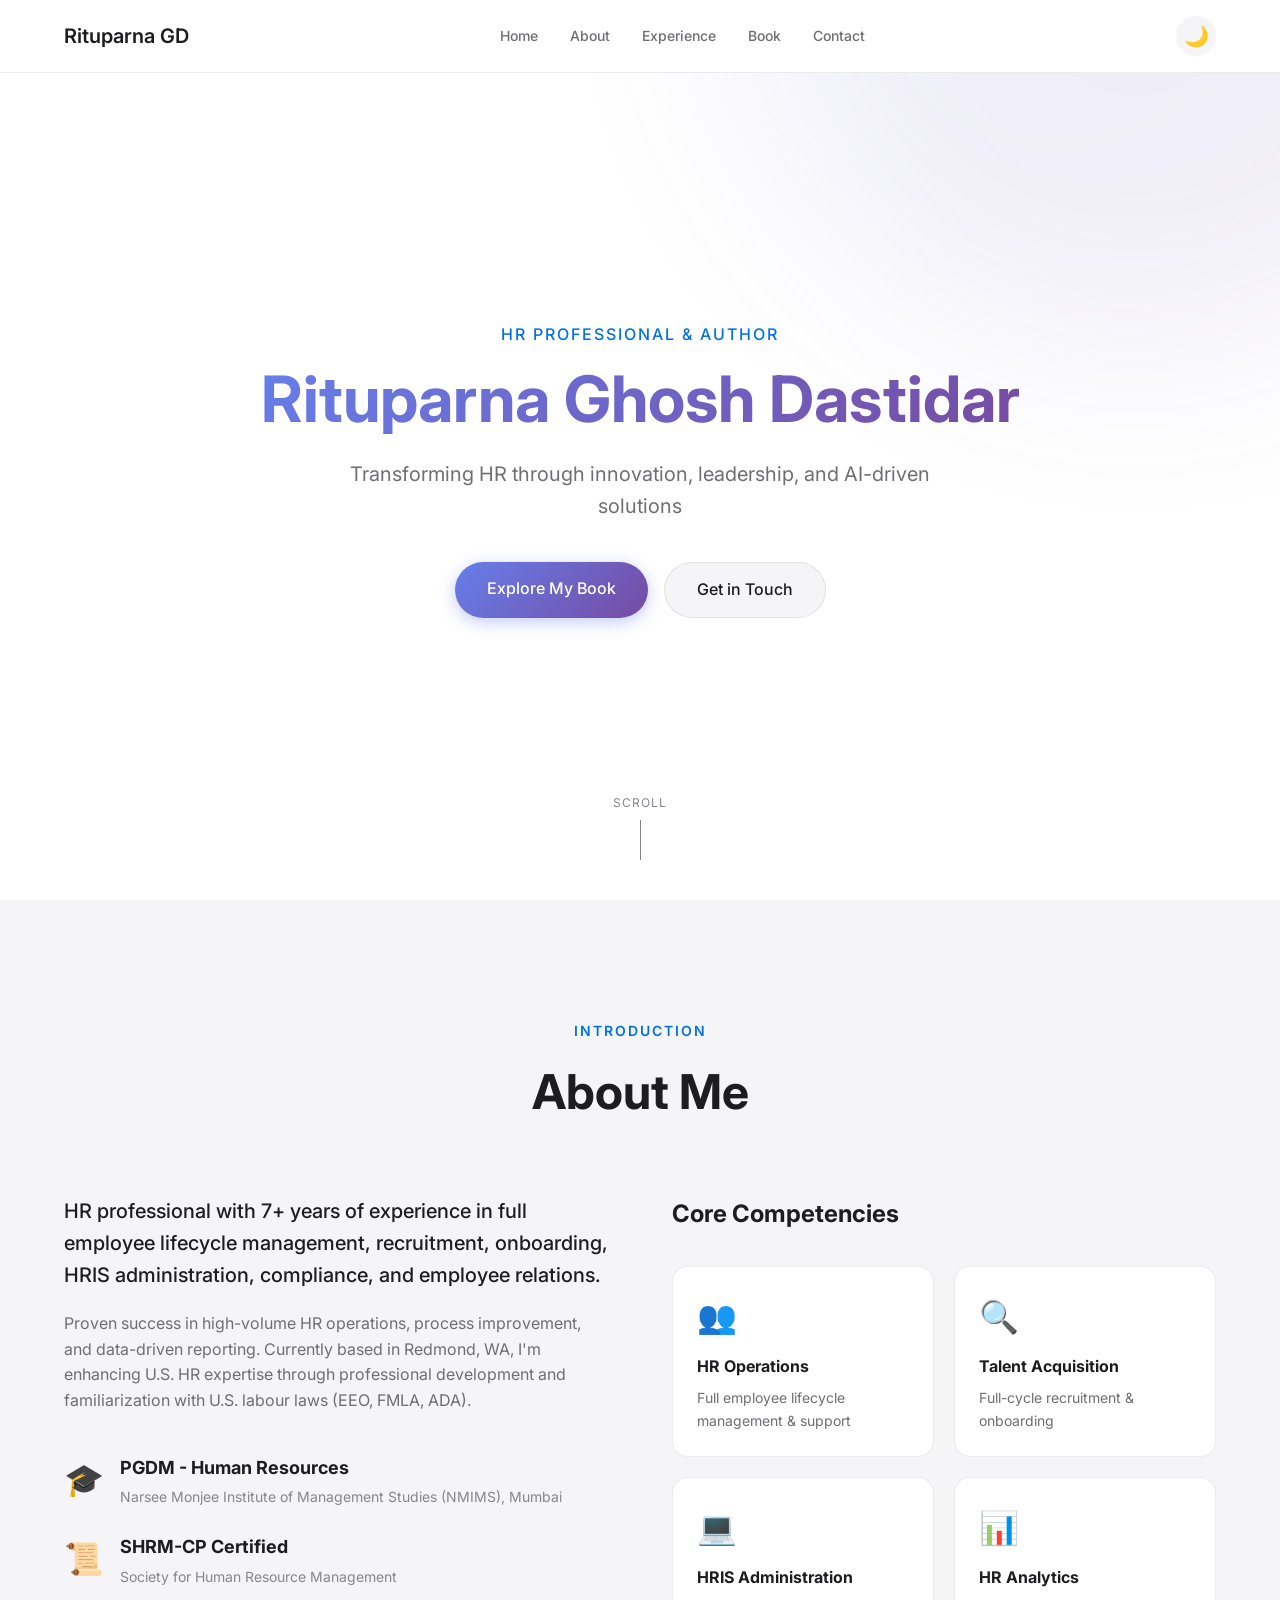
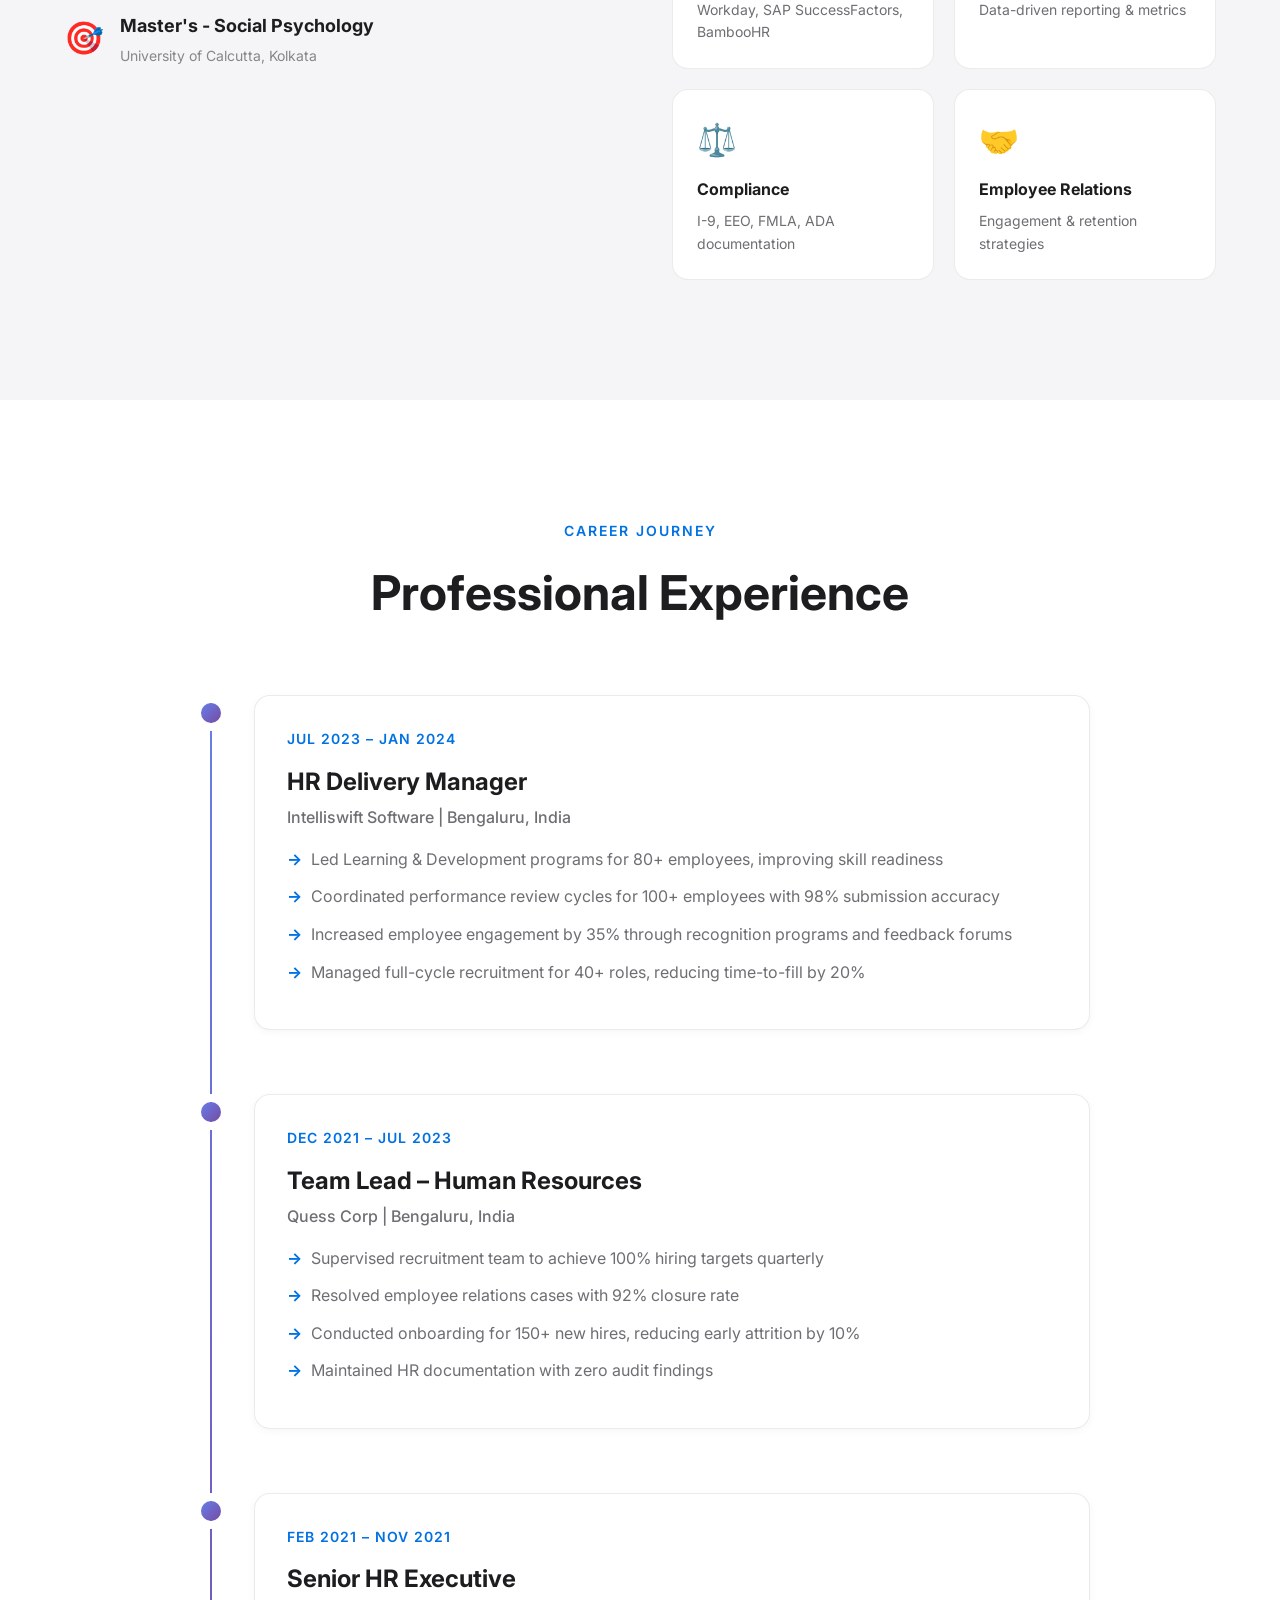
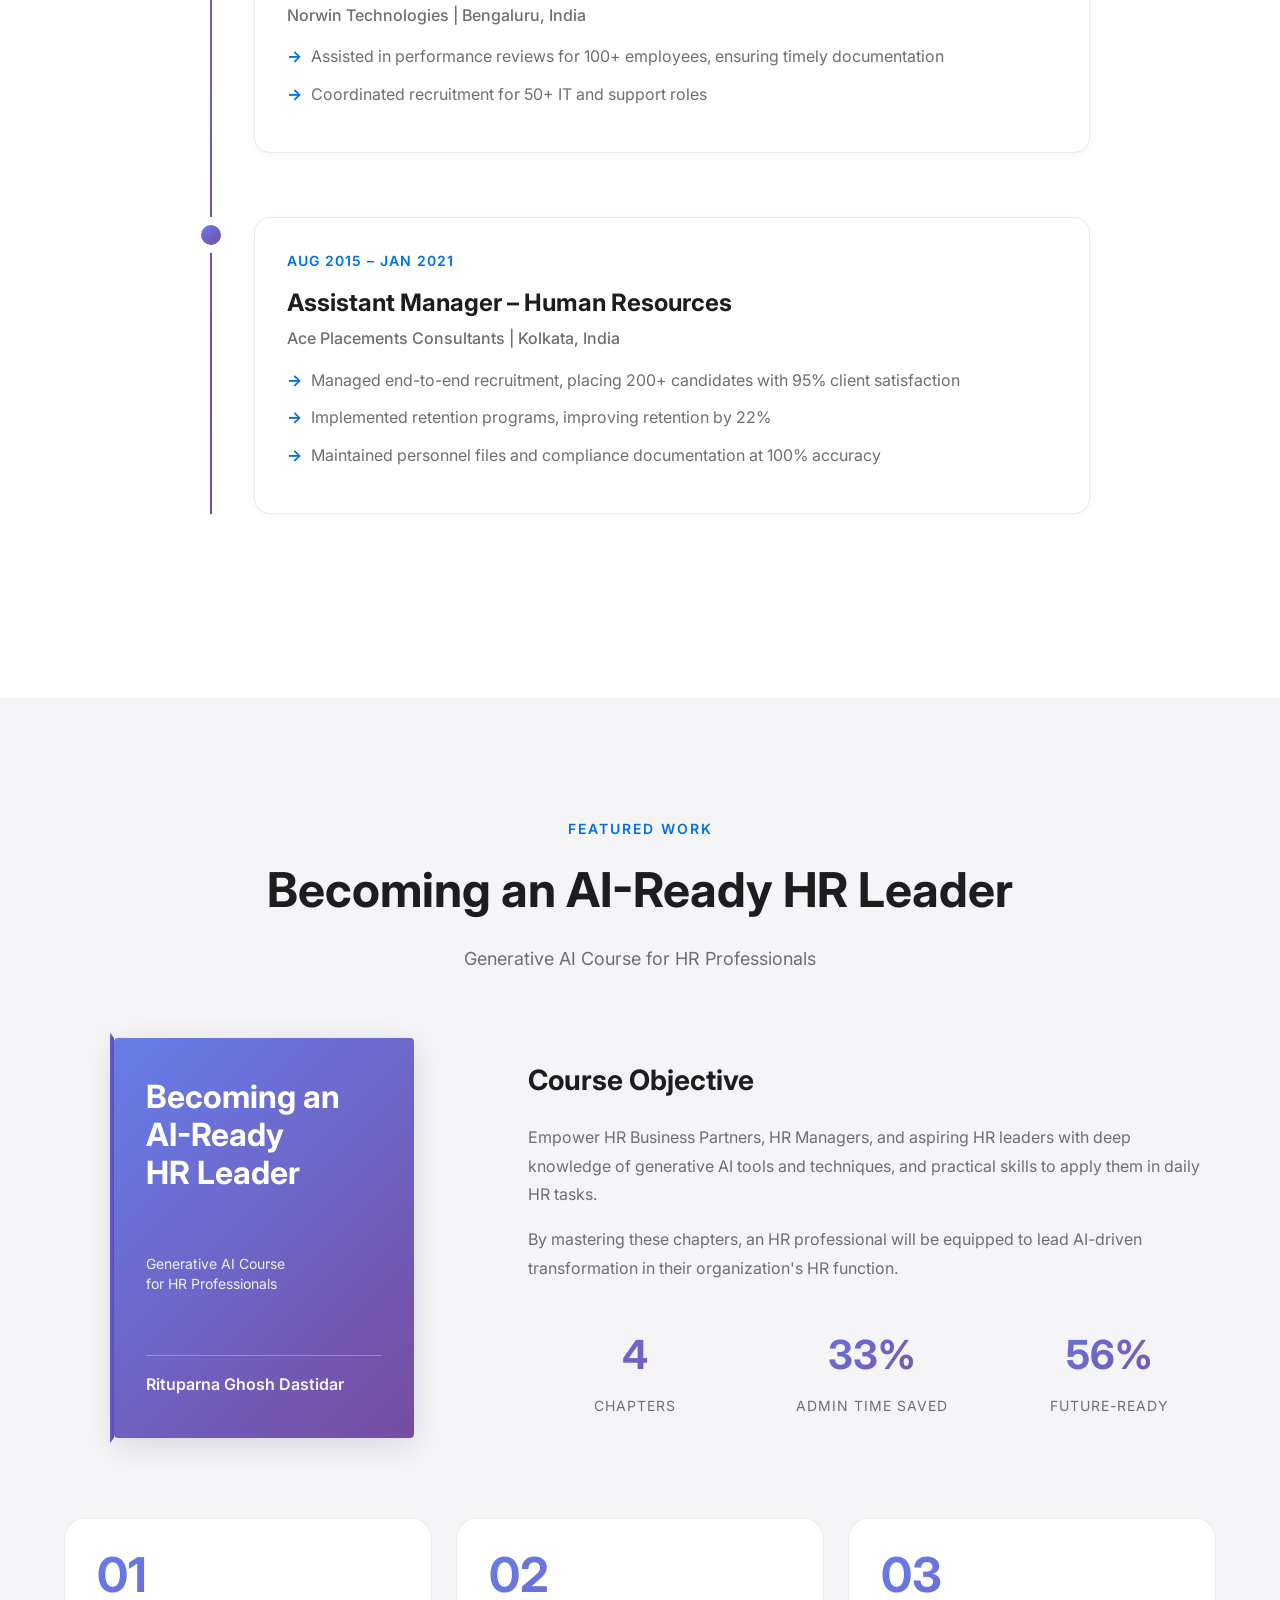
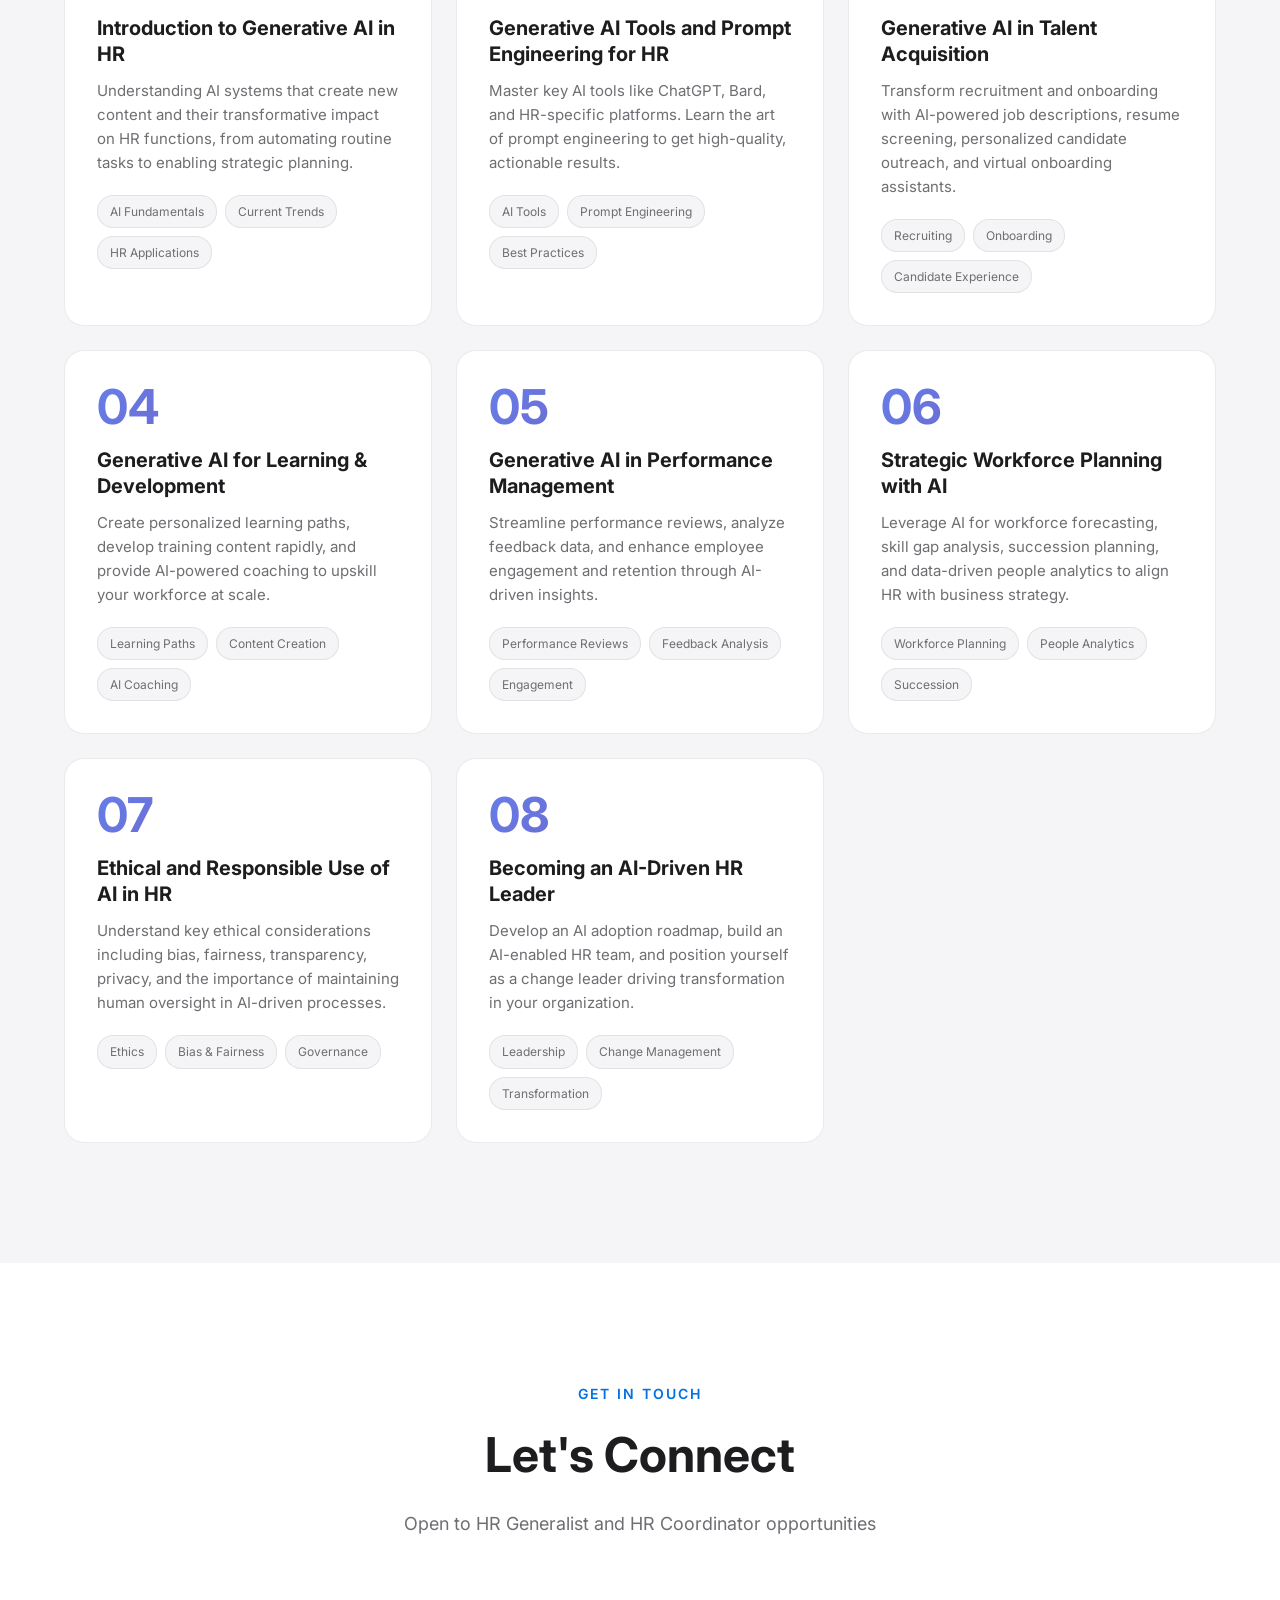
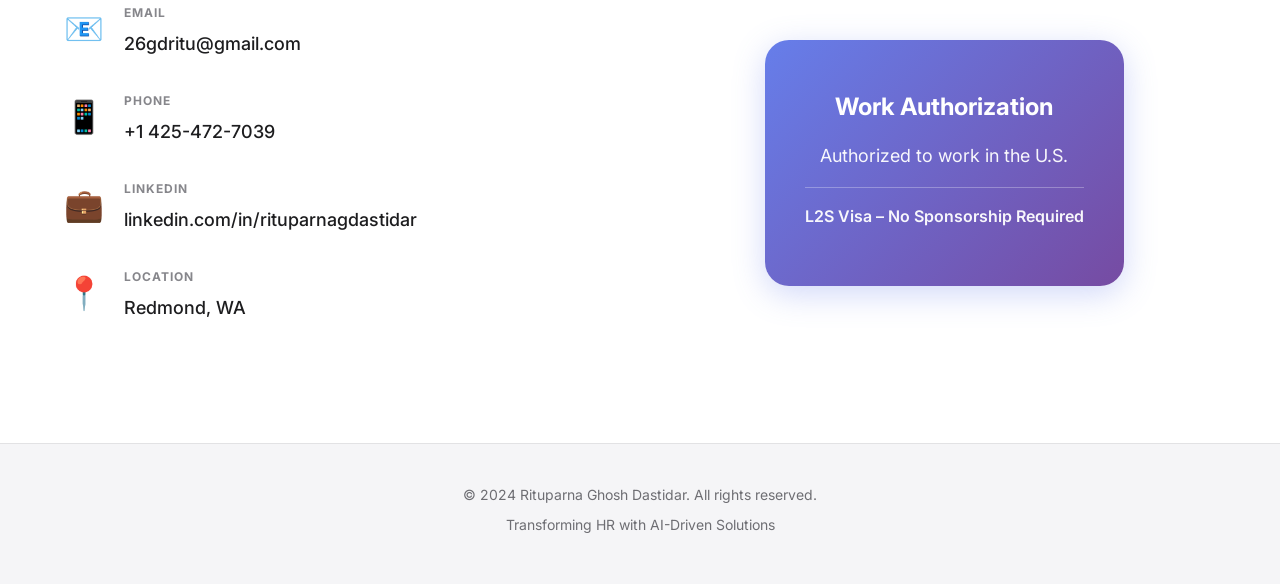
==== commit 89eedc0c: "Add SEO: sitemap, robots.txt, and comprehensive meta tags for search engine indexing" ====
--- a/index.html
+++ b/index.html
@@ -3,7 +3,31 @@
 <head>
     <meta charset="UTF-8">
     <meta name="viewport" content="width=device-width, initial-scale=1.0">
-    <title>Rituparna Ghosh Dastidar | HR Professional & Author</title>
+
+    <!-- SEO Meta Tags -->
+    <title>Rituparna Ghosh Dastidar | HR Professional & AI HR Leader Author</title>
+    <meta name="description" content="Rituparna Ghosh Dastidar - HR Professional with 7+ years experience in talent acquisition, HRIS, and employee relations. Author of 'Becoming an AI-Ready HR Leader' book. SHRM-CP certified. Based in Redmond, WA.">
+    <meta name="keywords" content="Rituparna Ghosh Dastidar, HR Professional, Human Resources, AI HR Leader, SHRM-CP, Talent Acquisition, HRIS, Workday, SAP SuccessFactors, HR Generalist, Redmond WA, Generative AI HR">
+    <meta name="author" content="Rituparna Ghosh Dastidar">
+    <meta name="robots" content="index, follow">
+    <link rel="canonical" href="https://26gdritu.github.io/ritu-ai-hr-leader/">
+
+    <!-- Open Graph / Facebook -->
+    <meta property="og:type" content="website">
+    <meta property="og:url" content="https://26gdritu.github.io/ritu-ai-hr-leader/">
+    <meta property="og:title" content="Rituparna Ghosh Dastidar | HR Professional & AI HR Leader Author">
+    <meta property="og:description" content="HR Professional with 7+ years experience. Author of 'Becoming an AI-Ready HR Leader'. SHRM-CP certified. Expertise in talent acquisition, HRIS, and employee relations.">
+    <meta property="og:site_name" content="Rituparna Ghosh Dastidar Portfolio">
+
+    <!-- Twitter -->
+    <meta property="twitter:card" content="summary_large_image">
+    <meta property="twitter:url" content="https://26gdritu.github.io/ritu-ai-hr-leader/">
+    <meta property="twitter:title" content="Rituparna Ghosh Dastidar | HR Professional & AI HR Leader Author">
+    <meta property="twitter:description" content="HR Professional with 7+ years experience. Author of 'Becoming an AI-Ready HR Leader'. SHRM-CP certified.">
+
+    <!-- LinkedIn -->
+    <meta property="og:linkedin:profile" content="https://www.linkedin.com/in/rituparnagdastidar/">
+
     <link rel="stylesheet" href="styles.css">
     <link rel="preconnect" href="https://fonts.googleapis.com">
     <link rel="preconnect" href="https://fonts.gstatic.com" crossorigin>
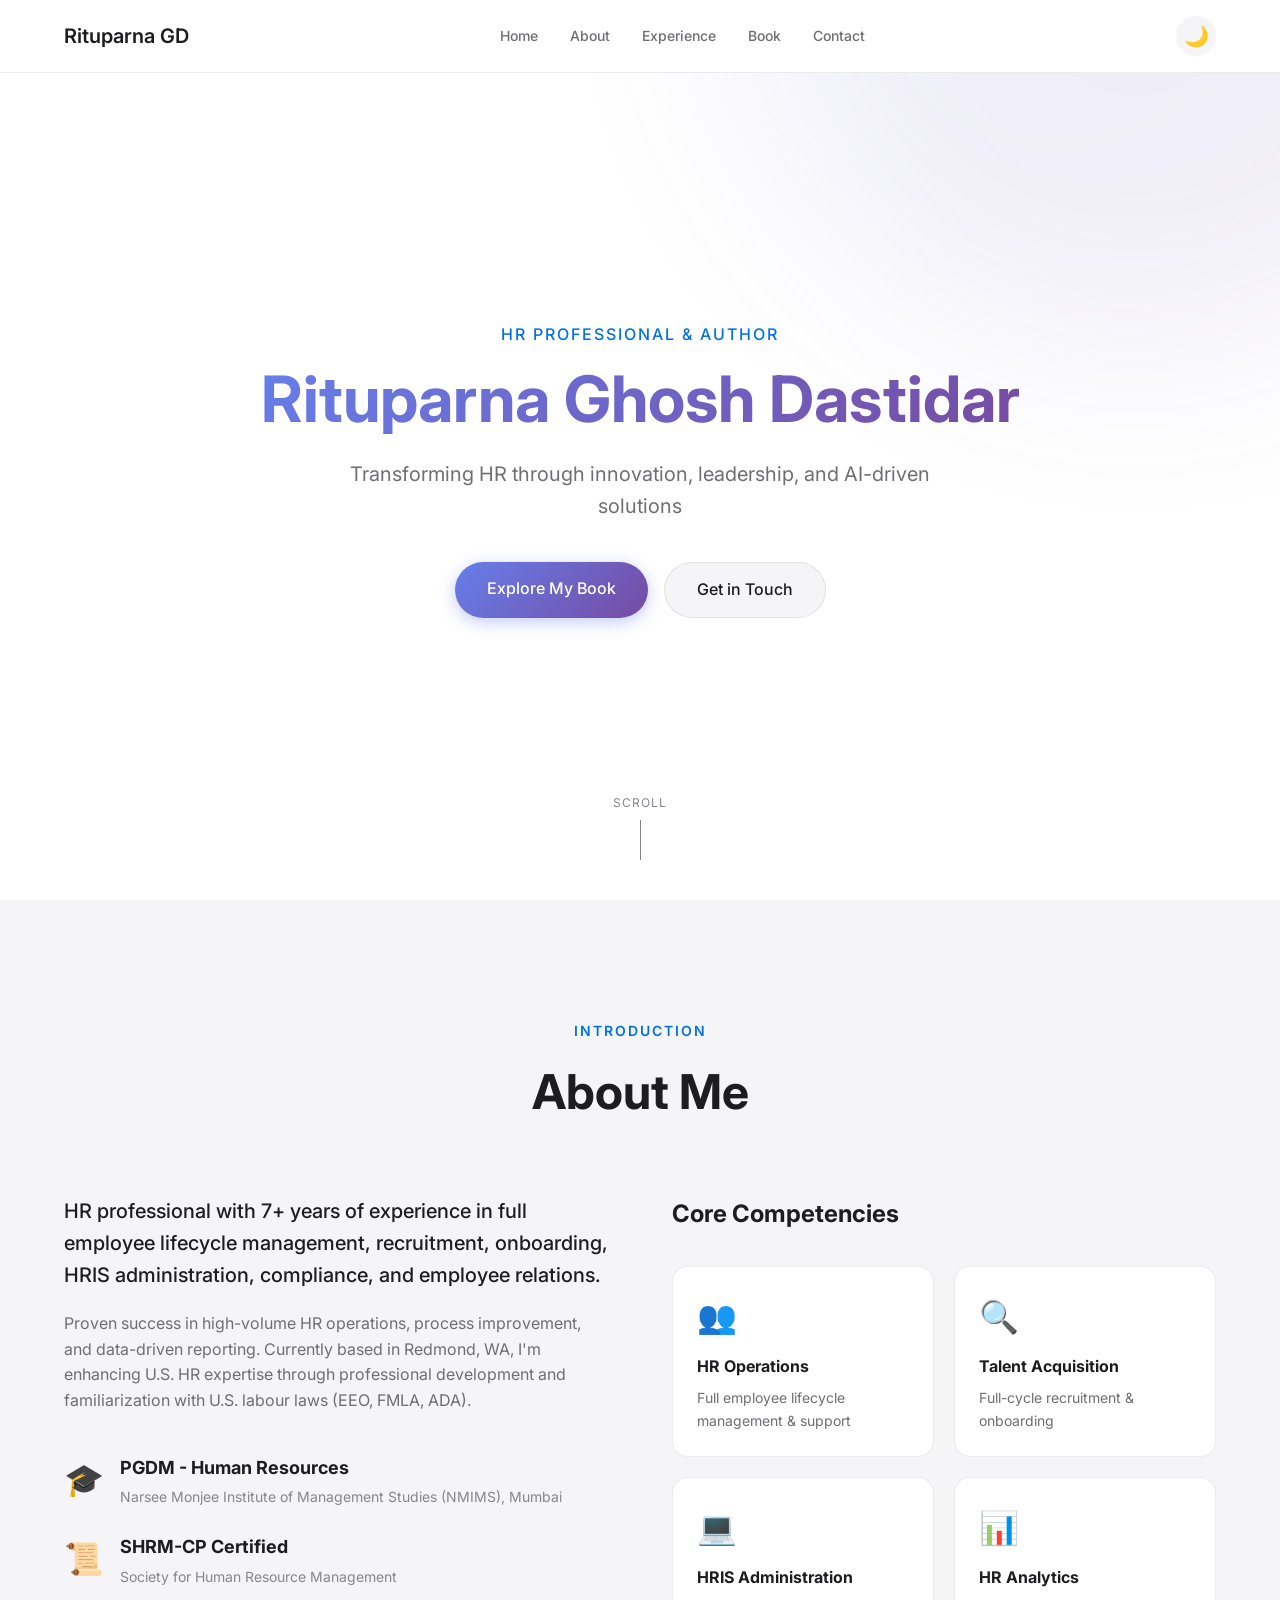
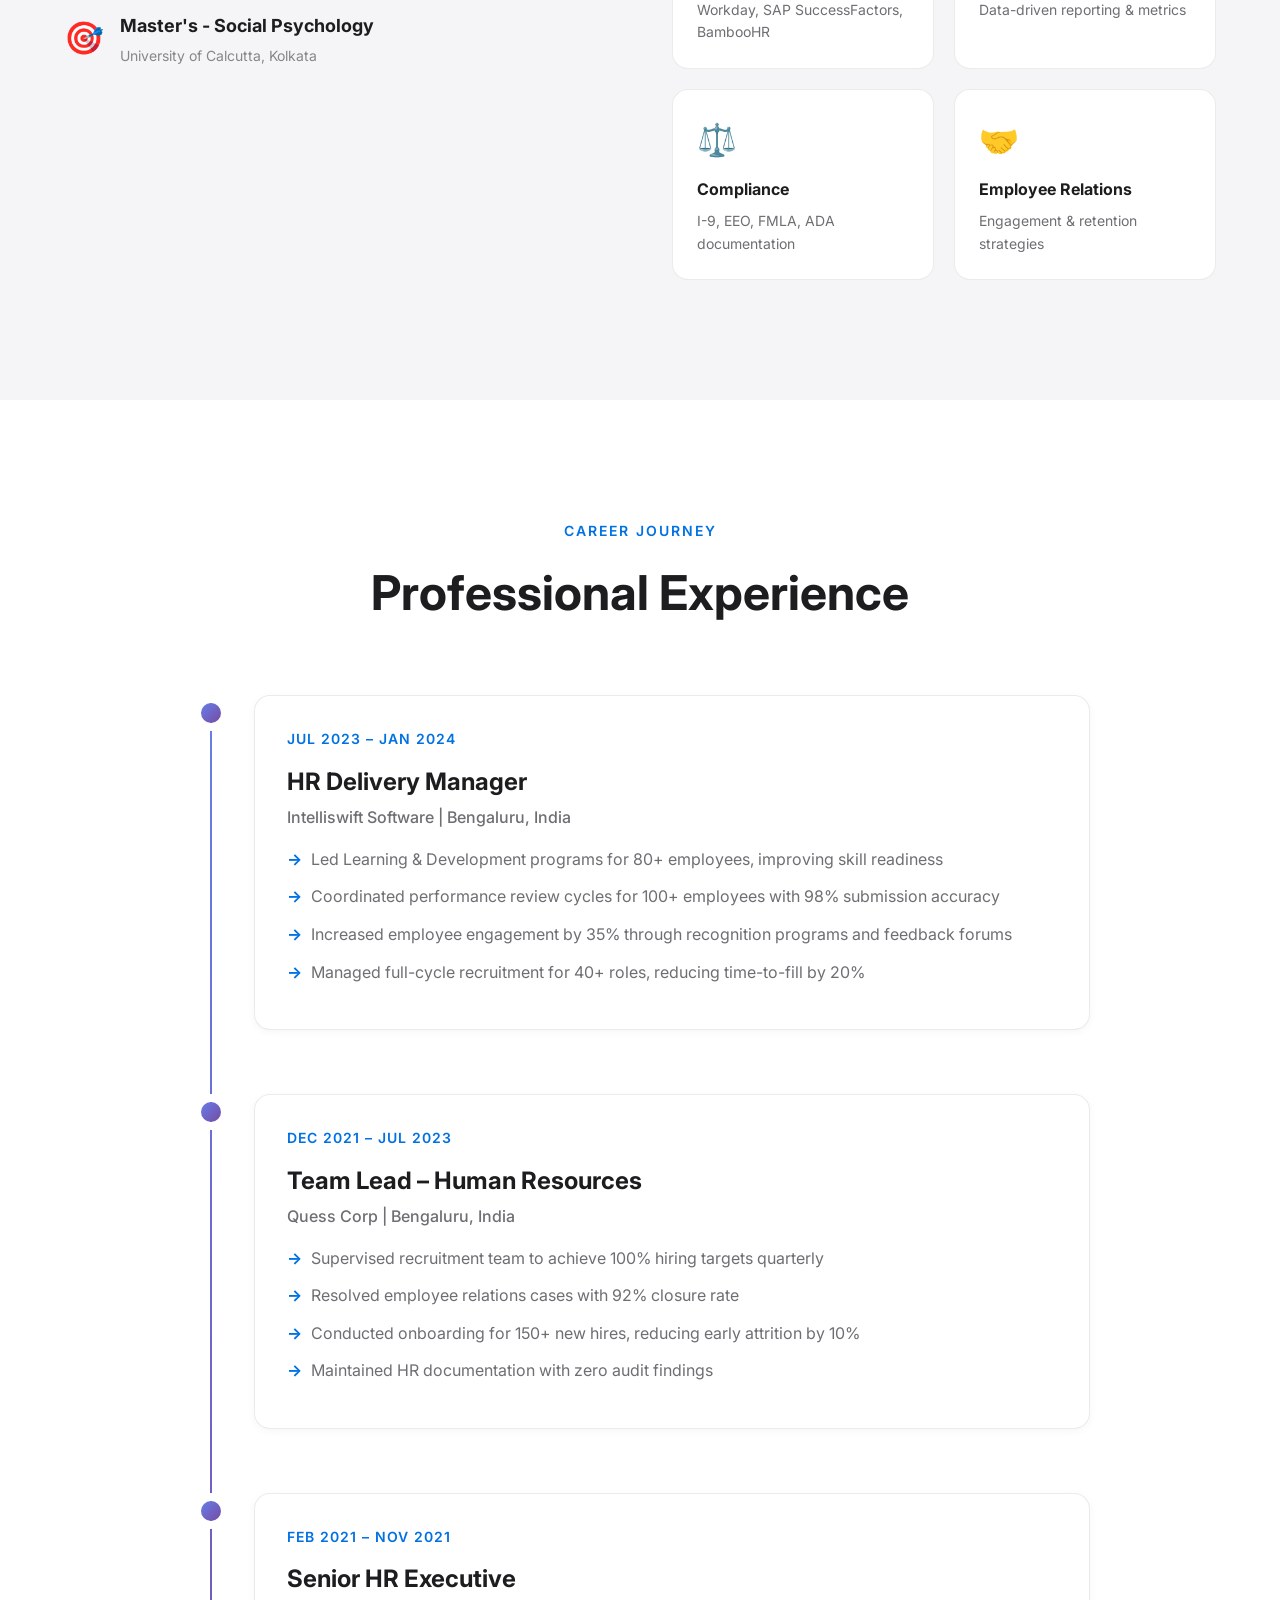
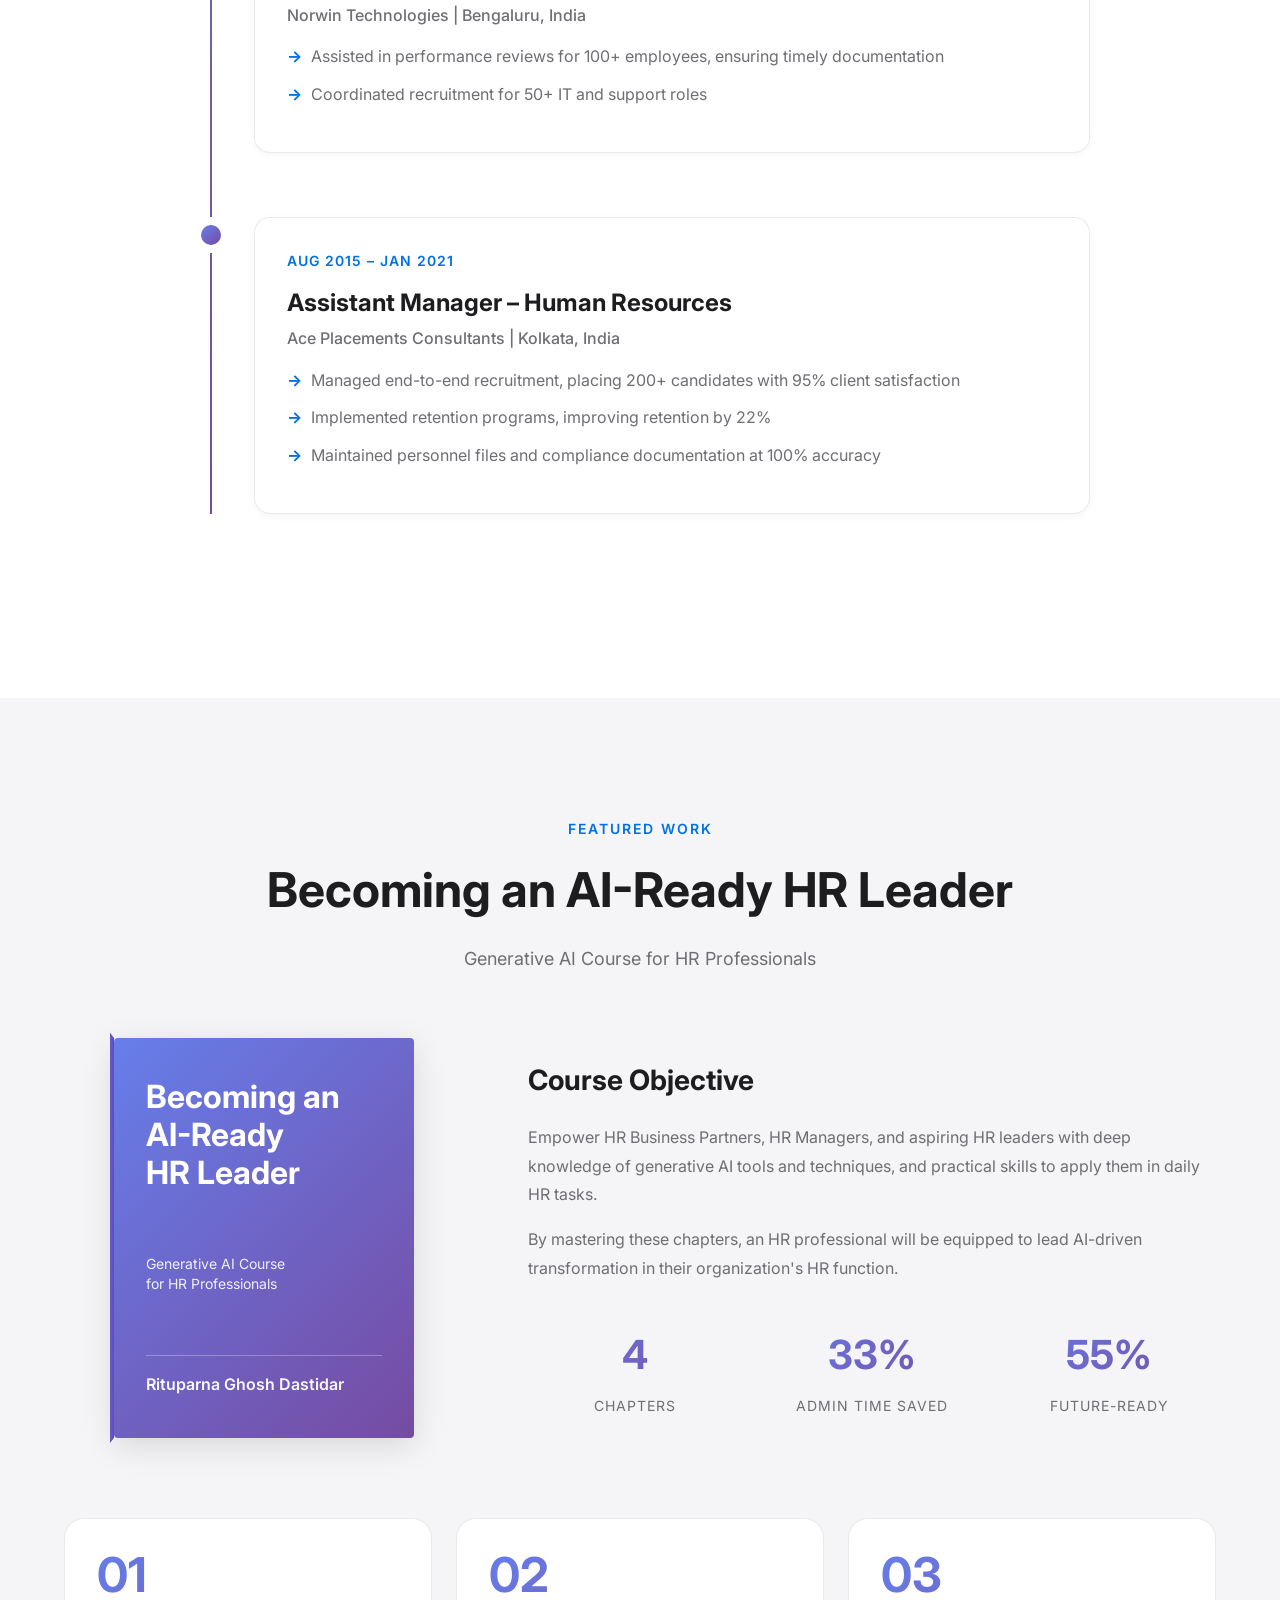
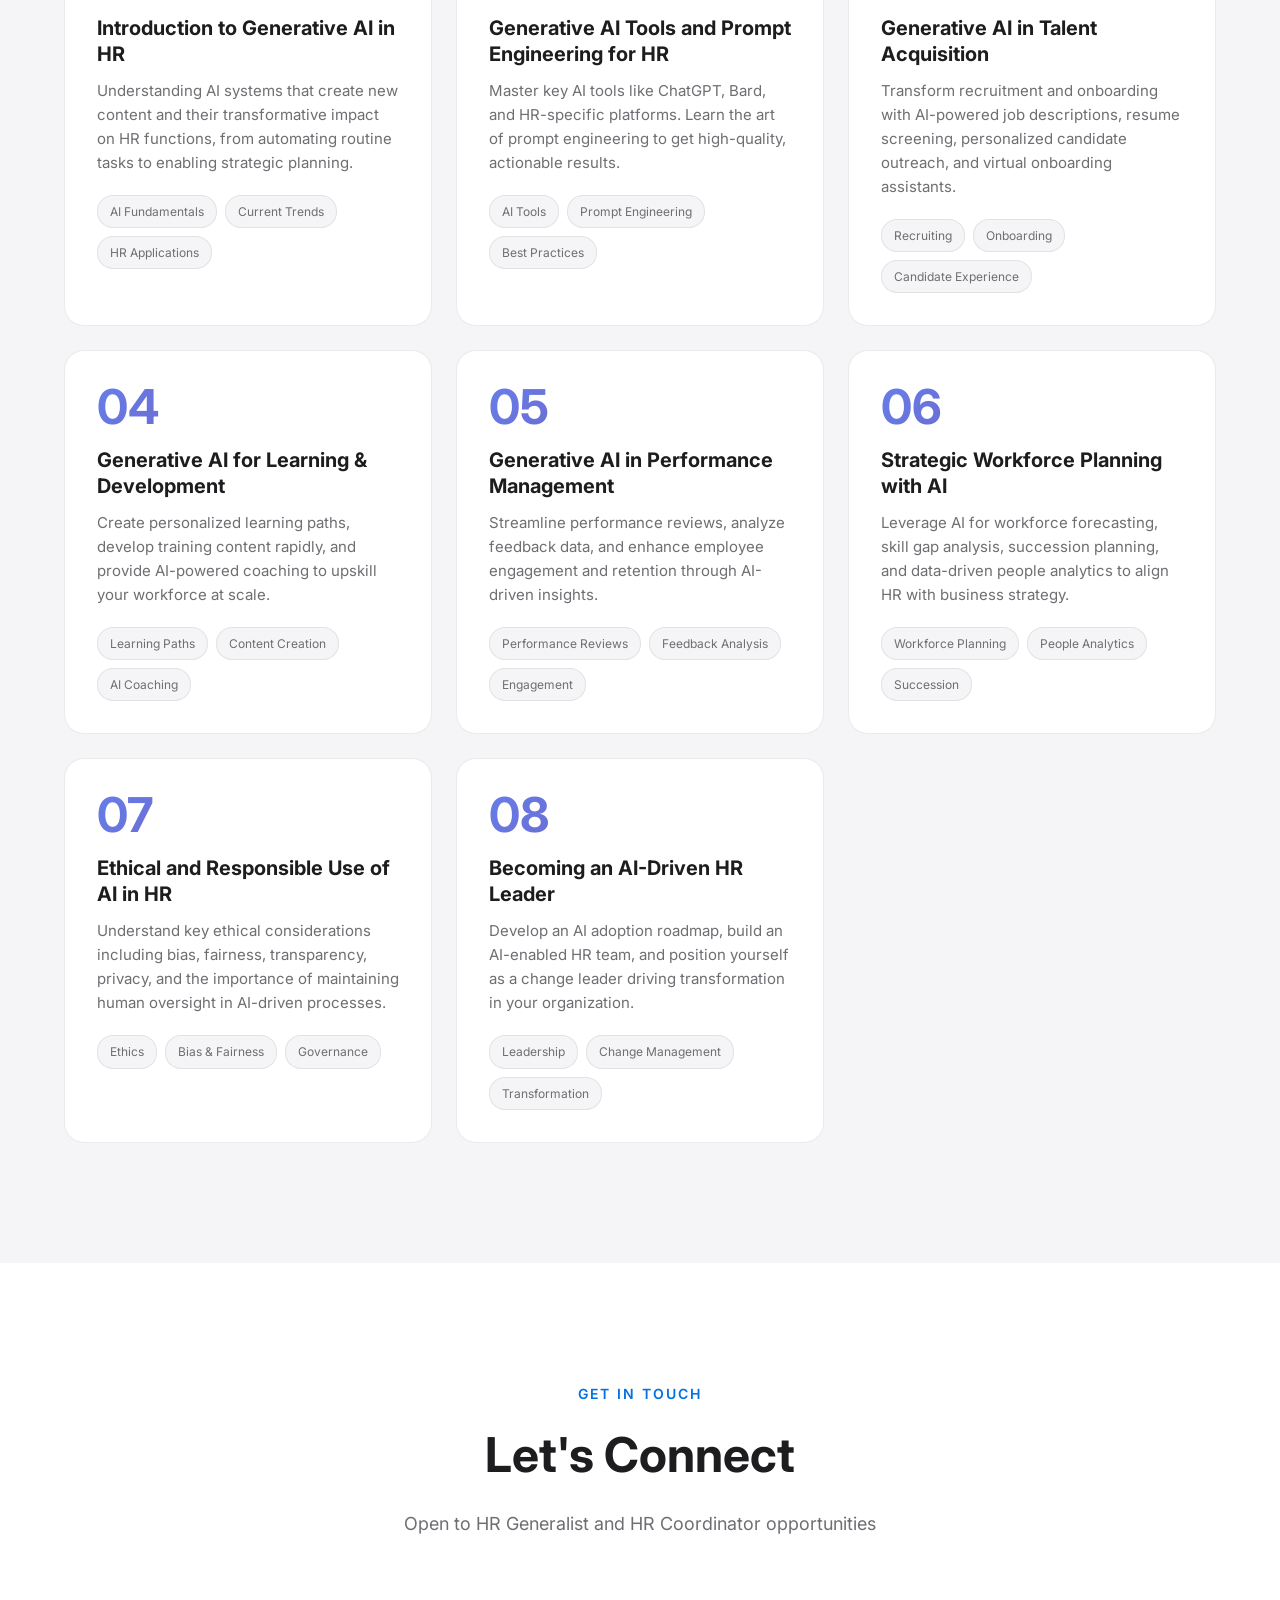
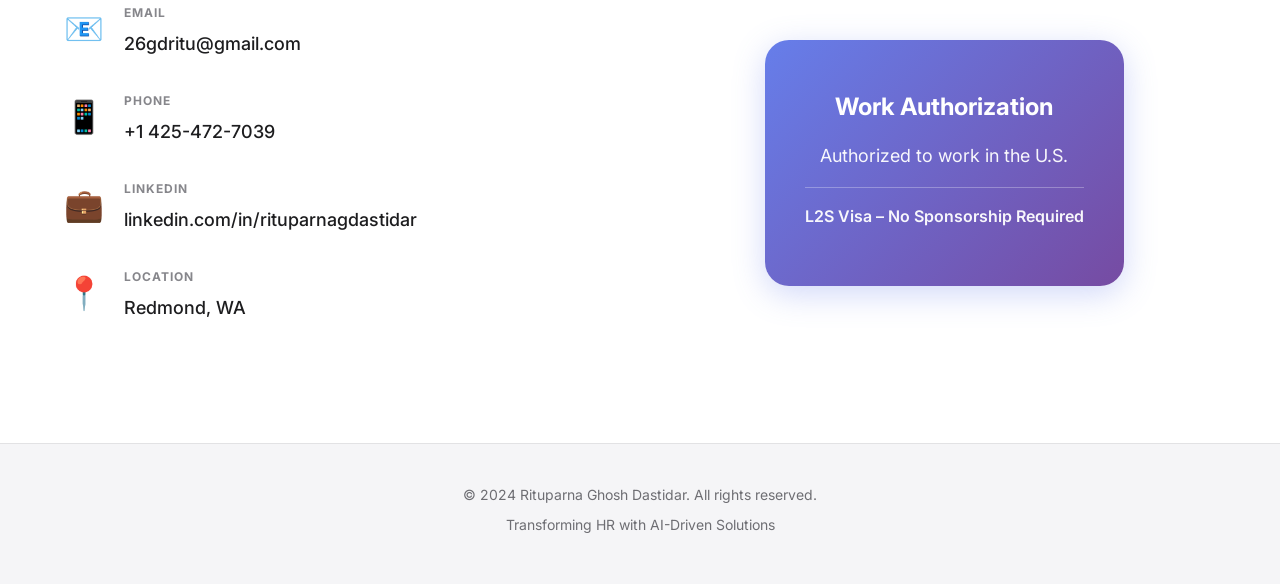
==== commit b9bfbf25: "Add Google Search Console verification tag" ====
--- a/index.html
+++ b/index.html
@@ -10,6 +10,7 @@
     <meta name="keywords" content="Rituparna Ghosh Dastidar, HR Professional, Human Resources, AI HR Leader, SHRM-CP, Talent Acquisition, HRIS, Workday, SAP SuccessFactors, HR Generalist, Redmond WA, Generative AI HR">
     <meta name="author" content="Rituparna Ghosh Dastidar">
     <meta name="robots" content="index, follow">
+    <meta name="google-site-verification" content="XoSeFpcUNCn0x66uq65jvZkTR_rbzW-XODYYeWbk71E" />
     <link rel="canonical" href="https://26gdritu.github.io/ritu-ai-hr-leader/">
 
     <!-- Open Graph / Facebook -->
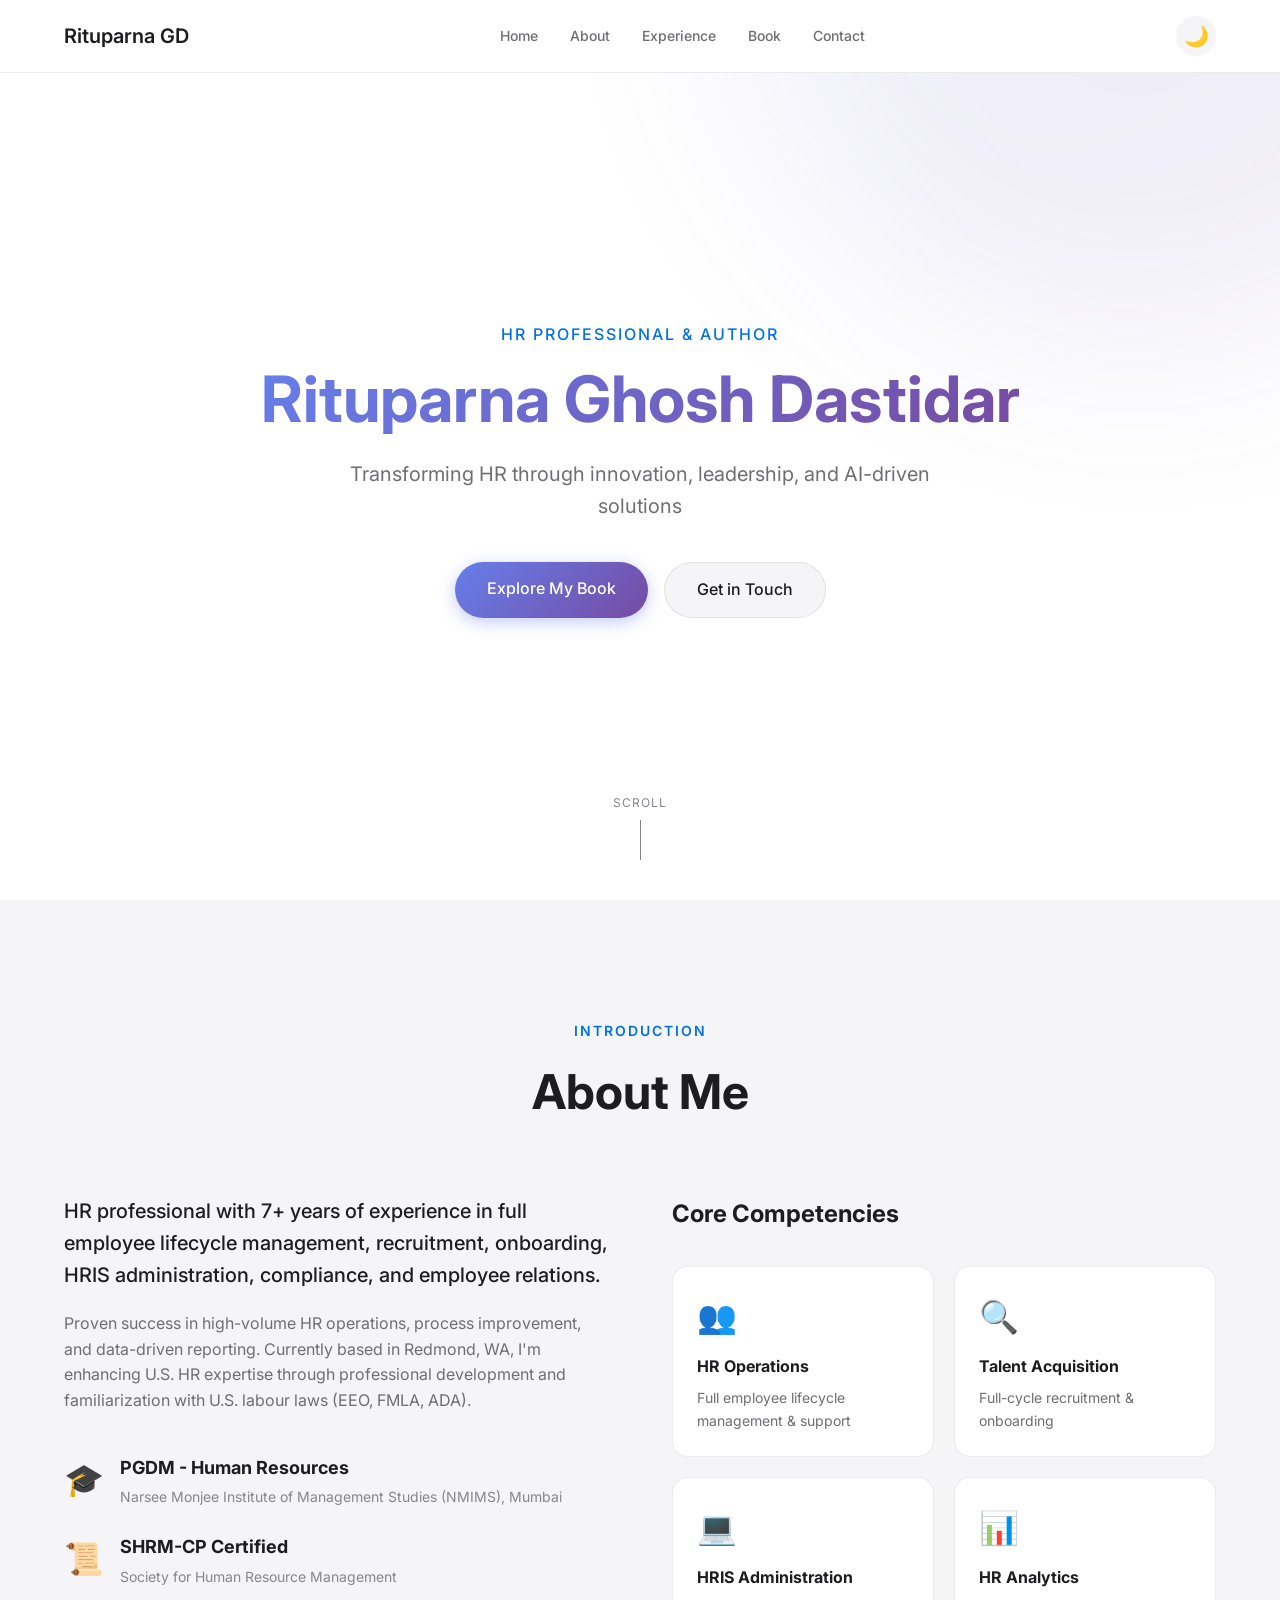
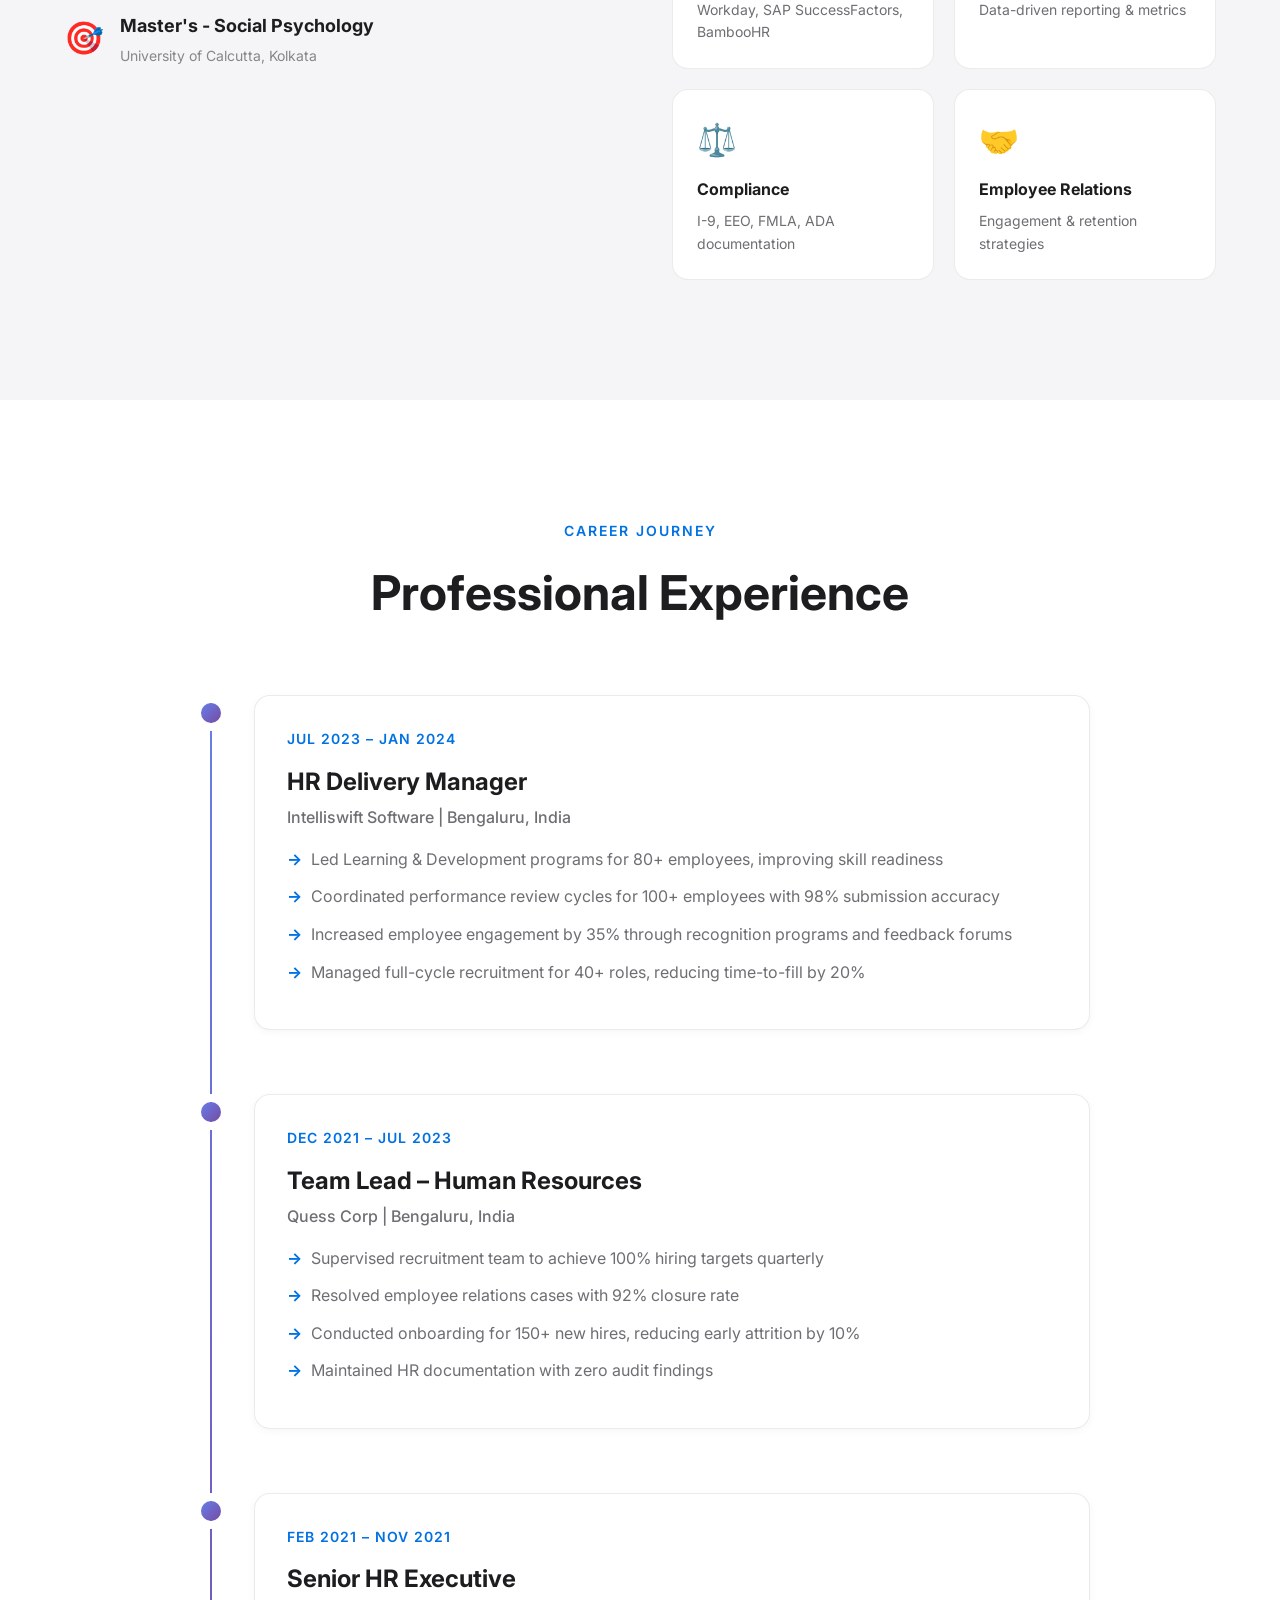
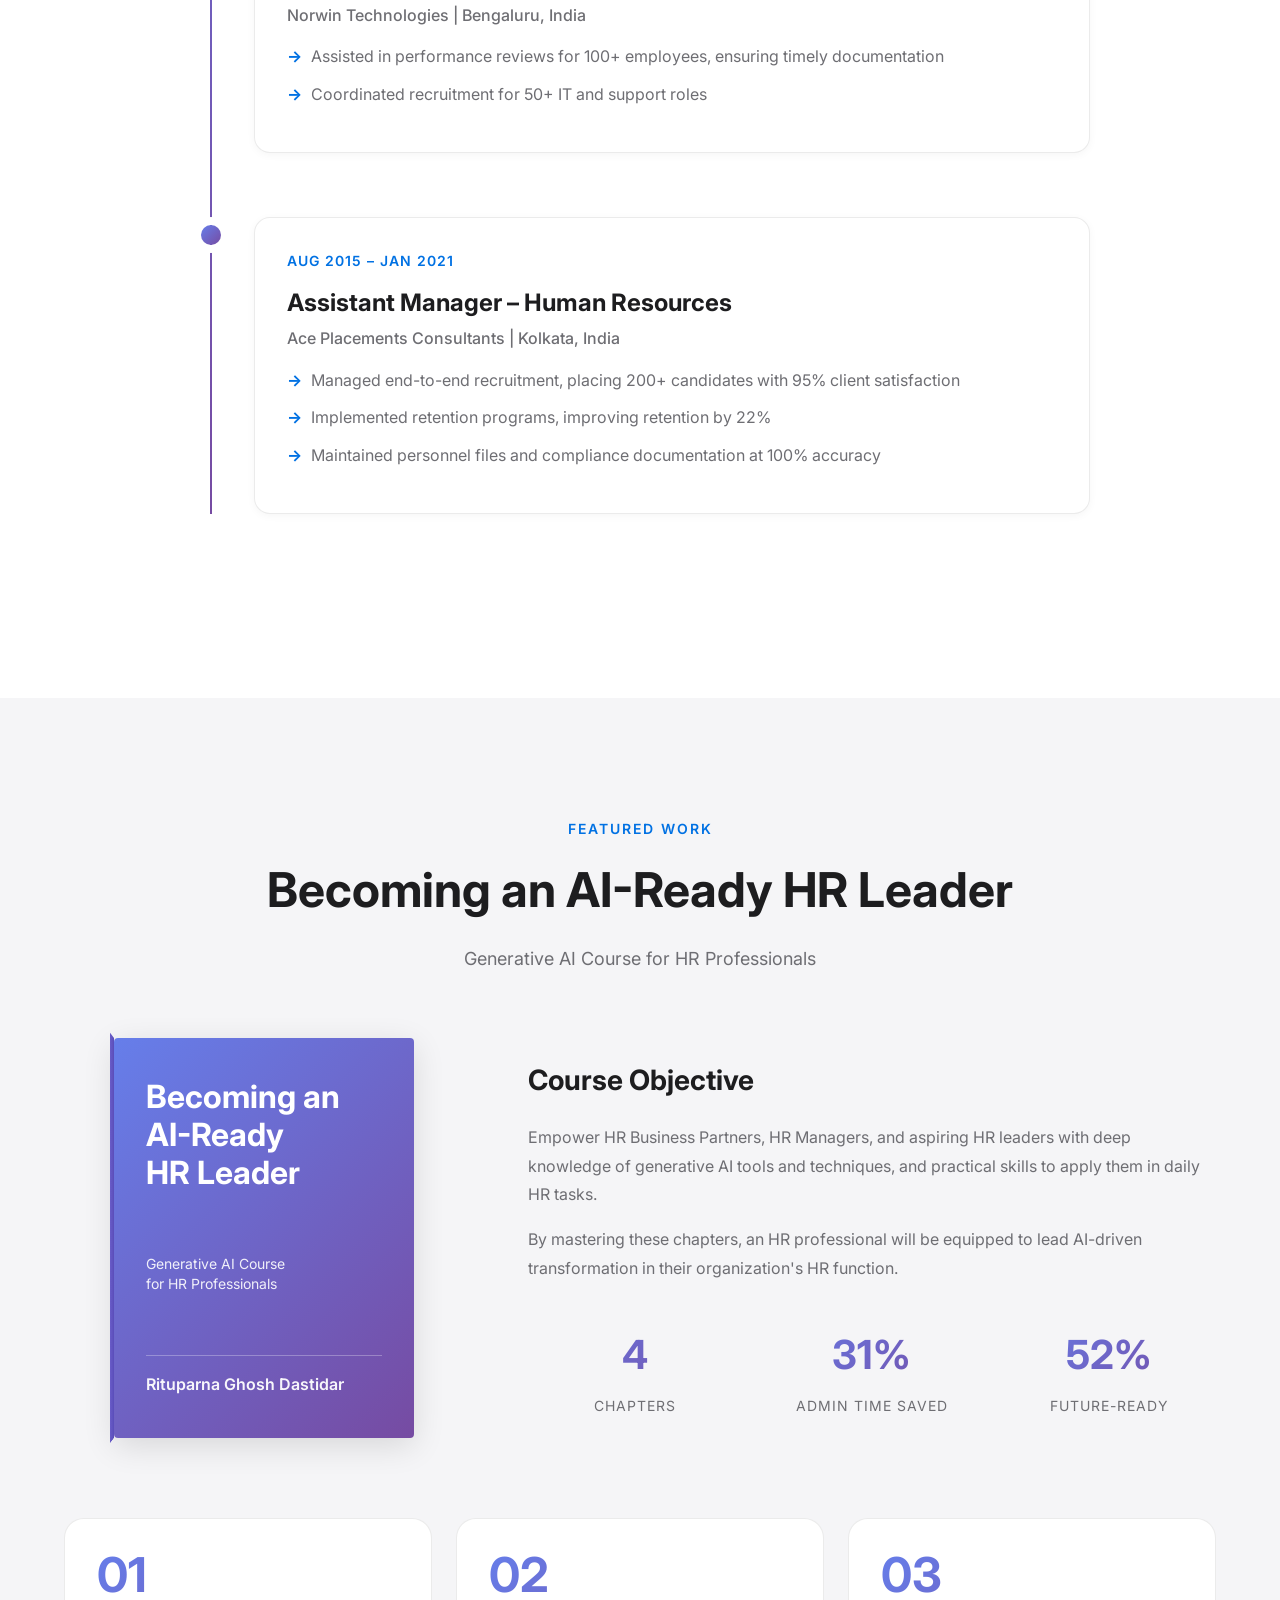
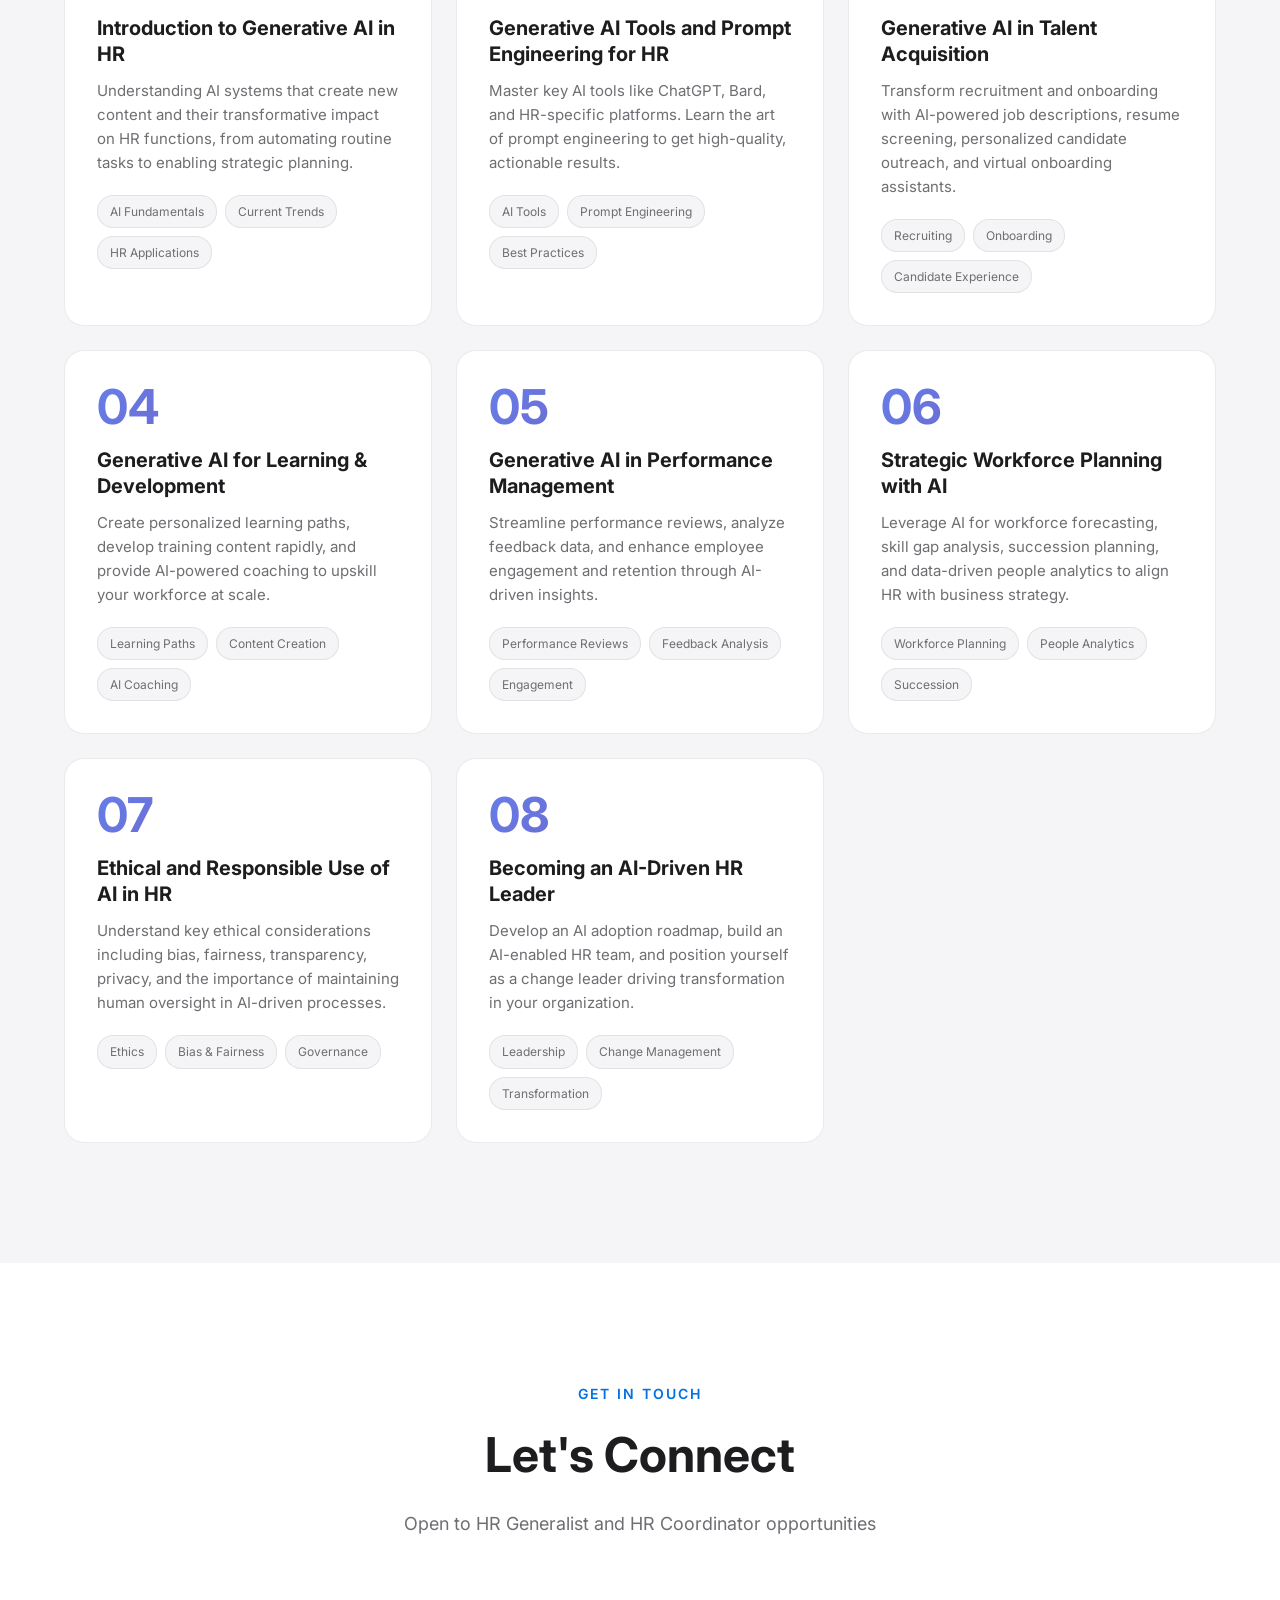
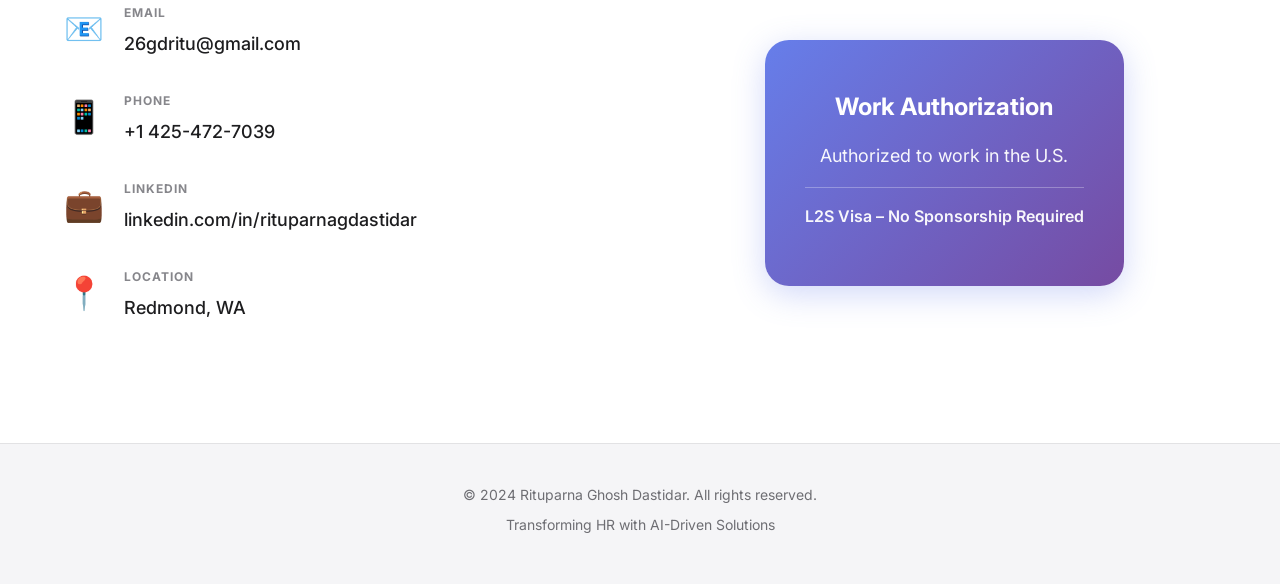
==== commit 182c610c: "Add JSON-LD structured data for enhanced AI and search engine visibility" ====
--- a/index.html
+++ b/index.html
@@ -33,6 +33,46 @@
     <link rel="preconnect" href="https://fonts.googleapis.com">
     <link rel="preconnect" href="https://fonts.gstatic.com" crossorigin>
     <link href="https://fonts.googleapis.com/css2?family=Inter:wght@300;400;500;600;700&display=swap" rel="stylesheet">
+
+    <!-- Structured Data for AI & Search Engines -->
+    <script type="application/ld+json">
+    {
+      "@context": "https://schema.org",
+      "@graph": [
+        {
+          "@type": "Person",
+          "@id": "https://26gdritu.github.io/ritu-ai-hr-leader/#person",
+          "name": "Rituparna Ghosh Dastidar",
+          "jobTitle": "HR Professional",
+          "description": "HR Professional with 7+ years of experience in talent acquisition, HRIS administration, and employee relations. SHRM-CP certified.",
+          "url": "https://26gdritu.github.io/ritu-ai-hr-leader/",
+          "email": "26gdritu@gmail.com",
+          "telephone": "+1-425-472-7039",
+          "address": {
+            "@type": "PostalAddress",
+            "addressLocality": "Redmond",
+            "addressRegion": "WA",
+            "addressCountry": "US"
+          },
+          "hasCredential": {
+            "@type": "EducationalOccupationalCredential",
+            "name": "SHRM-CP",
+            "credentialCategory": "certification"
+          },
+          "sameAs": ["https://www.linkedin.com/in/rituparnagdastidar/"],
+          "knowsAbout": ["Human Resources", "Talent Acquisition", "HRIS", "Workday", "SAP SuccessFactors", "Generative AI in HR"]
+        },
+        {
+          "@type": "Book",
+          "name": "Becoming an AI-Ready HR Leader: Generative AI Course for HR Professionals",
+          "author": {"@id": "https://26gdritu.github.io/ritu-ai-hr-leader/#person"},
+          "description": "Comprehensive course empowering HR professionals with deep knowledge of generative AI tools and practical skills for daily HR tasks.",
+          "about": ["Generative AI", "Human Resources", "HR Technology", "Talent Management"],
+          "keywords": "AI in HR, Generative AI, HR Technology, HR Leadership"
+        }
+      ]
+    }
+    </script>
 </head>
 <body>
     <!-- Navigation -->
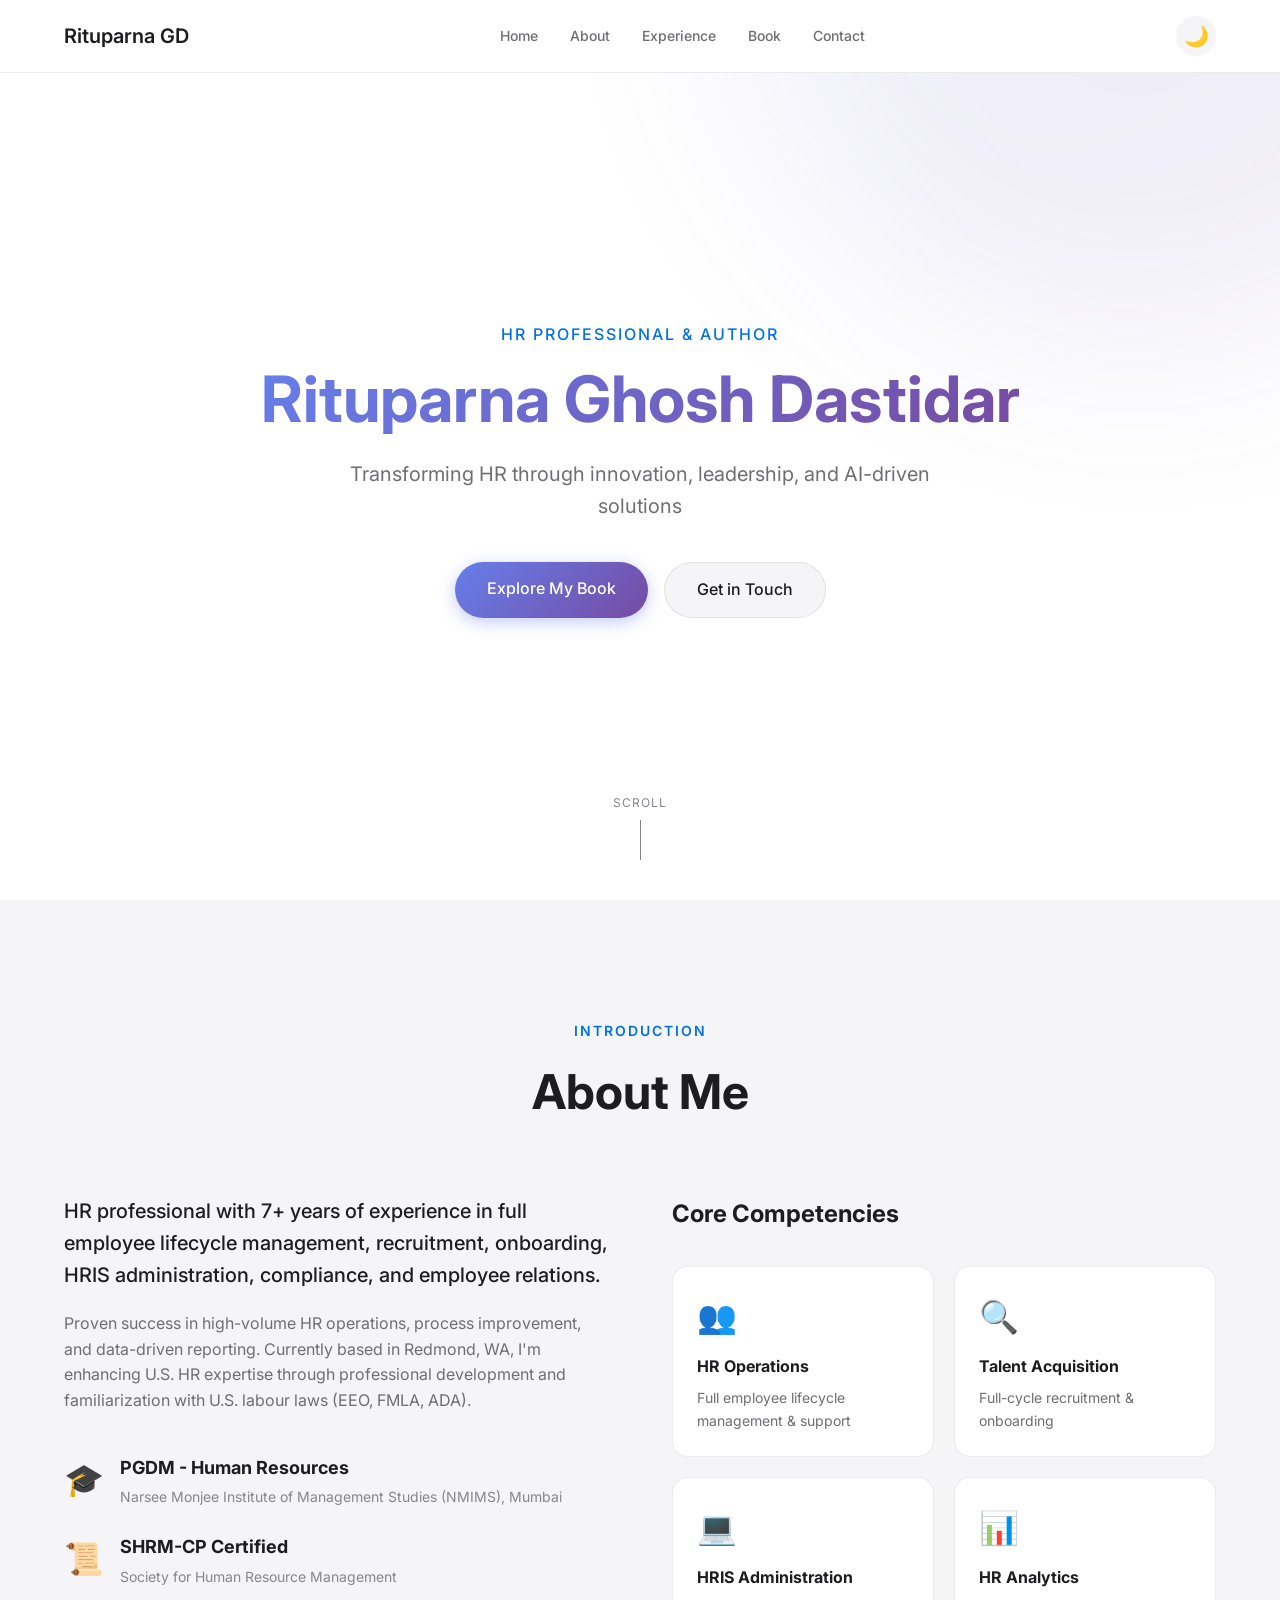
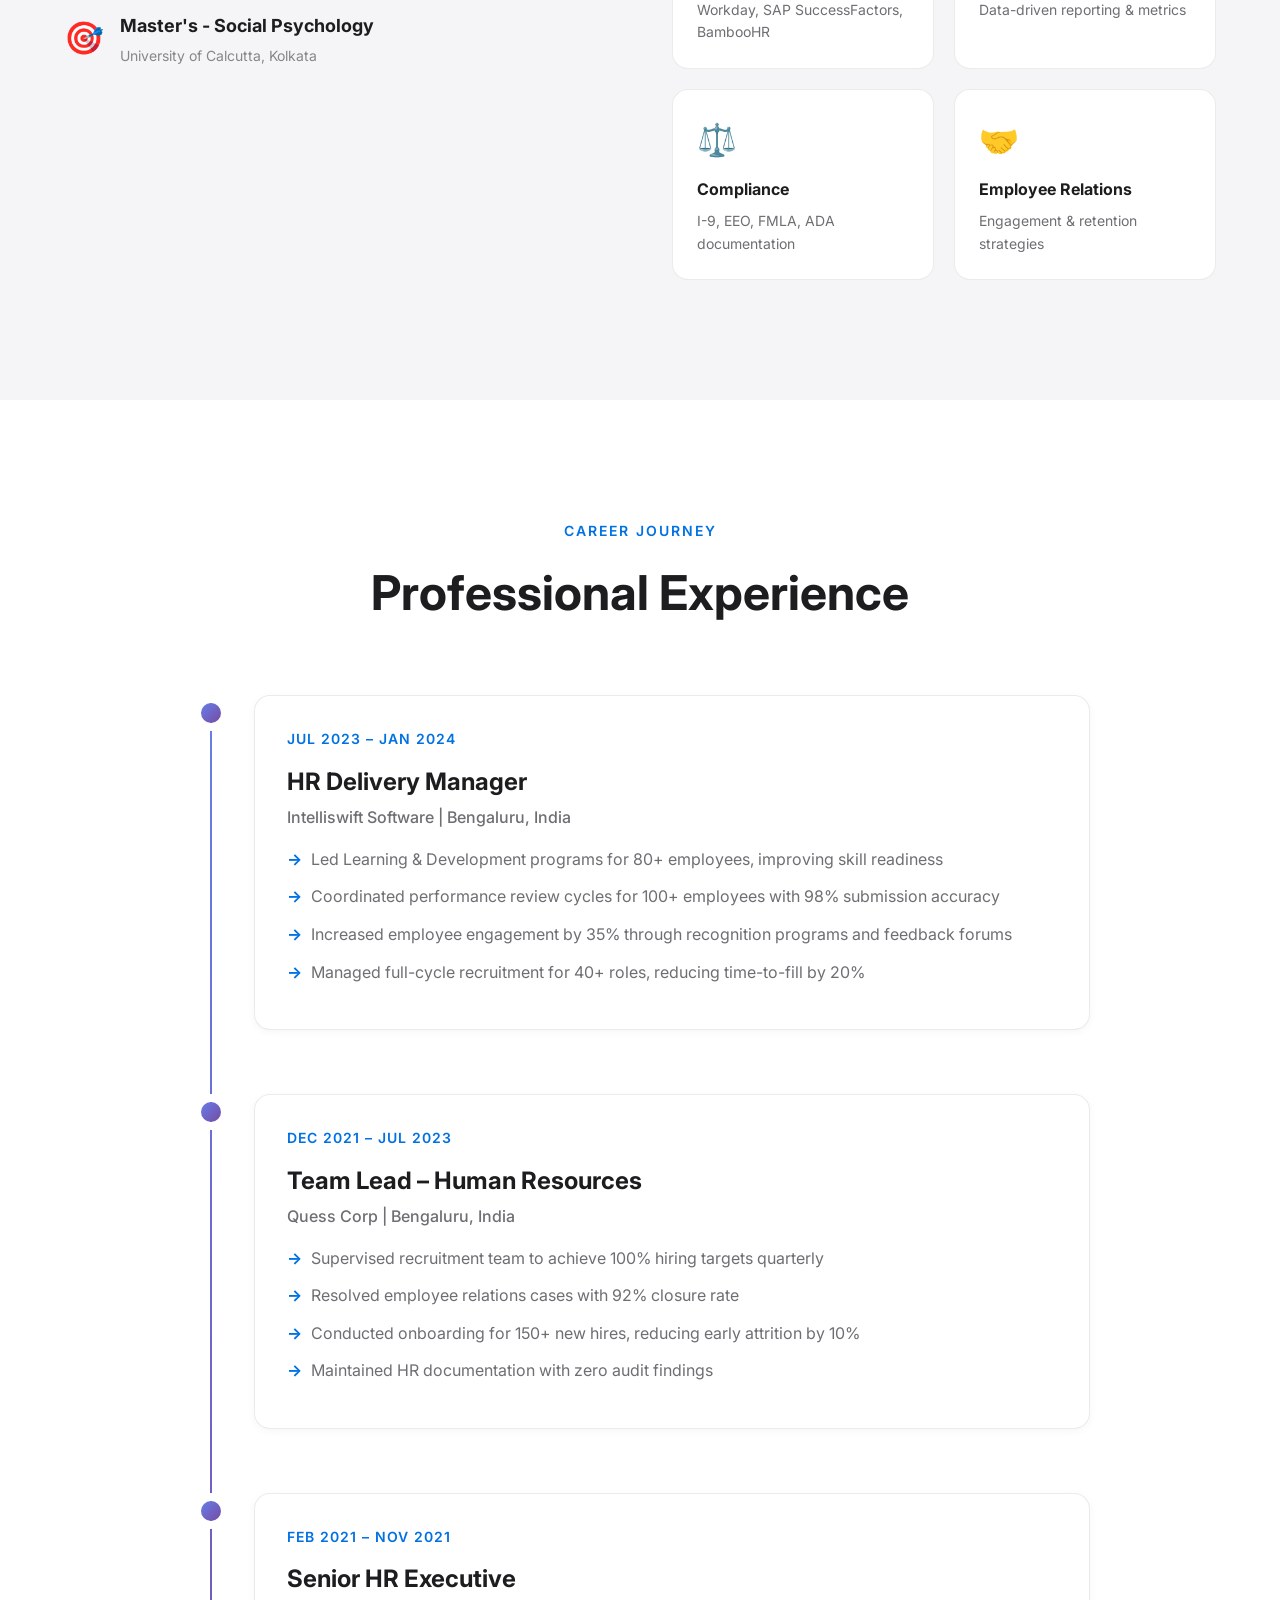
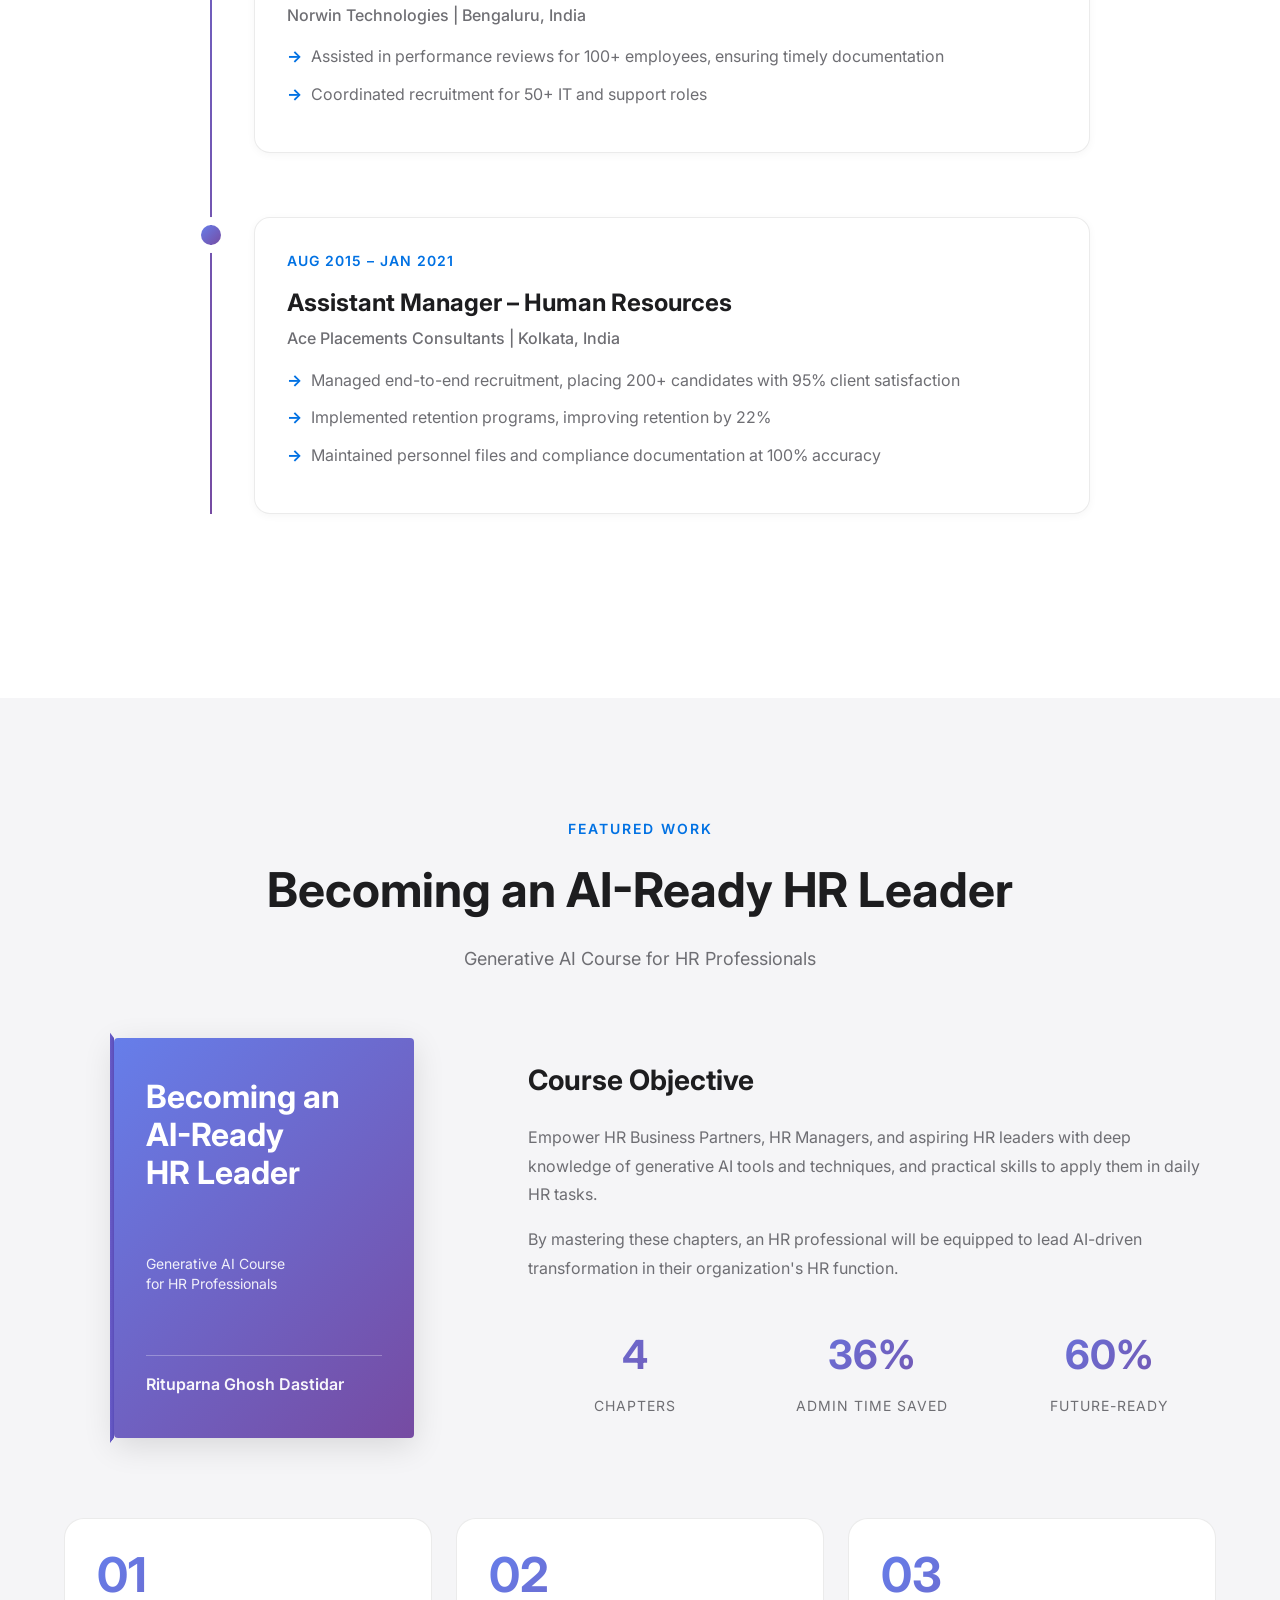
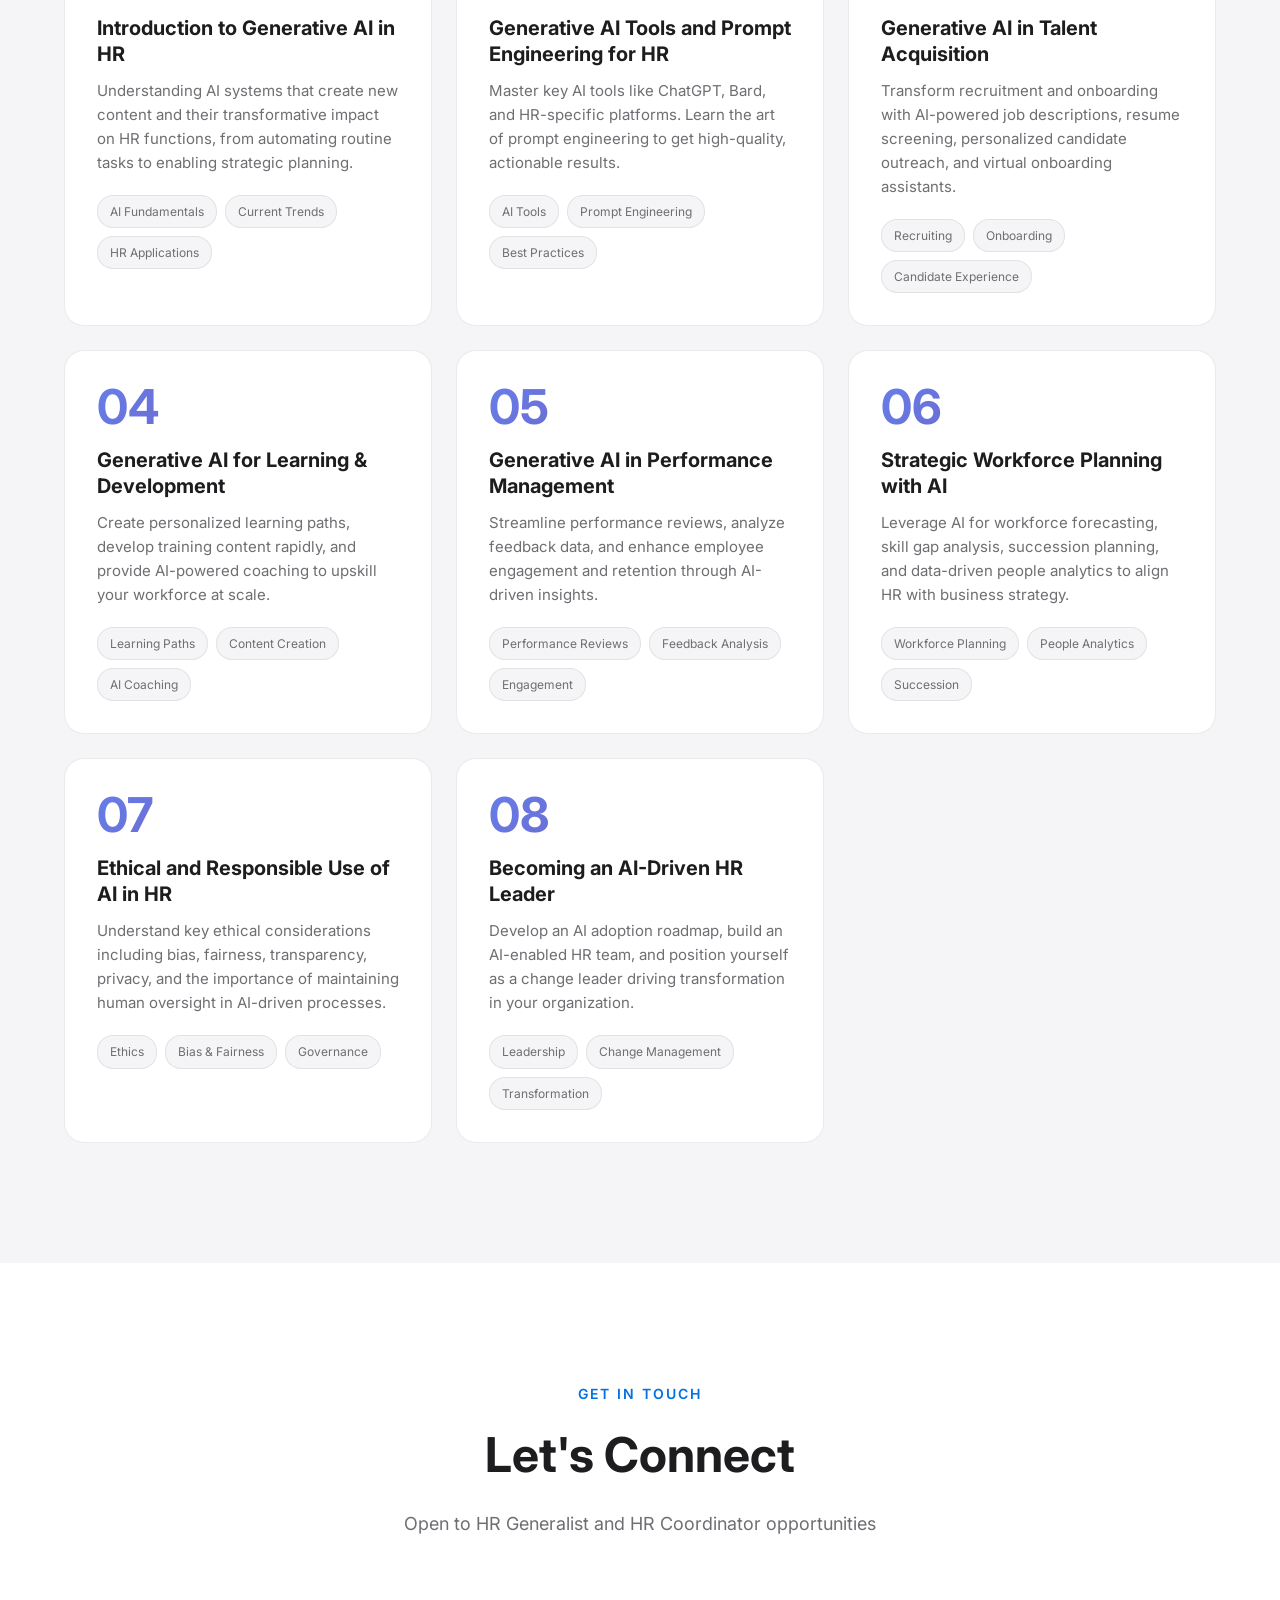
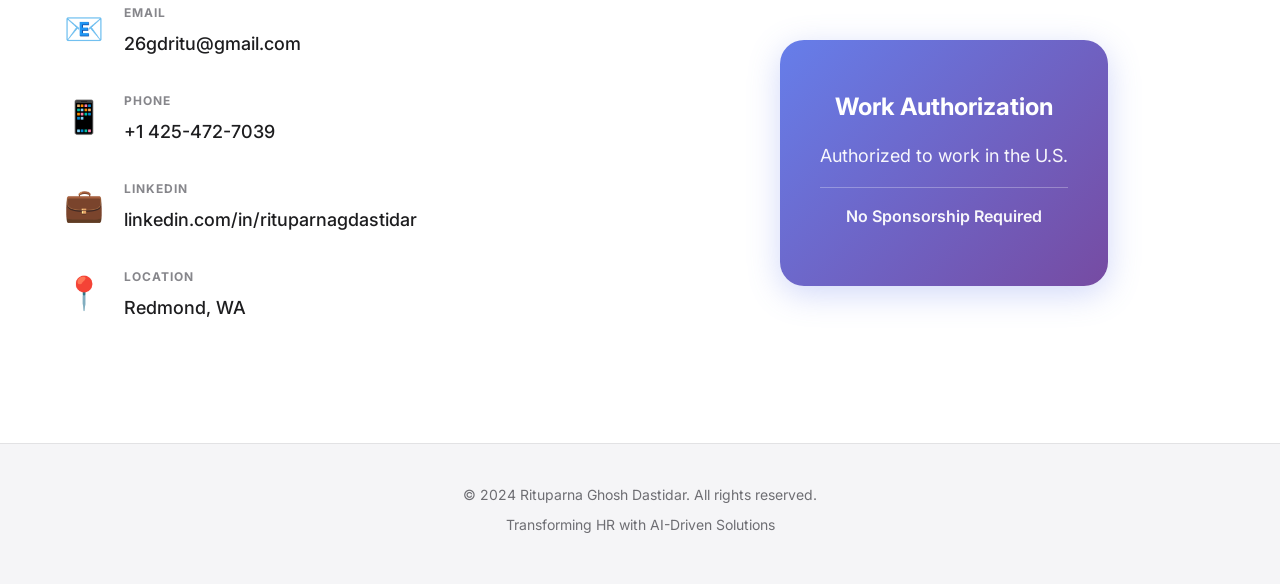
==== commit 6dd9469c: "Remove L2S Visa details from contact section for privacy" ====
--- a/index.html
+++ b/index.html
@@ -430,7 +430,7 @@
                     <div class="cta-card">
                         <h3>Work Authorization</h3>
                         <p>Authorized to work in the U.S.</p>
-                        <p class="visa-status">L2S Visa – No Sponsorship Required</p>
+                        <p class="visa-status">No Sponsorship Required</p>
                     </div>
                 </div>
             </div>
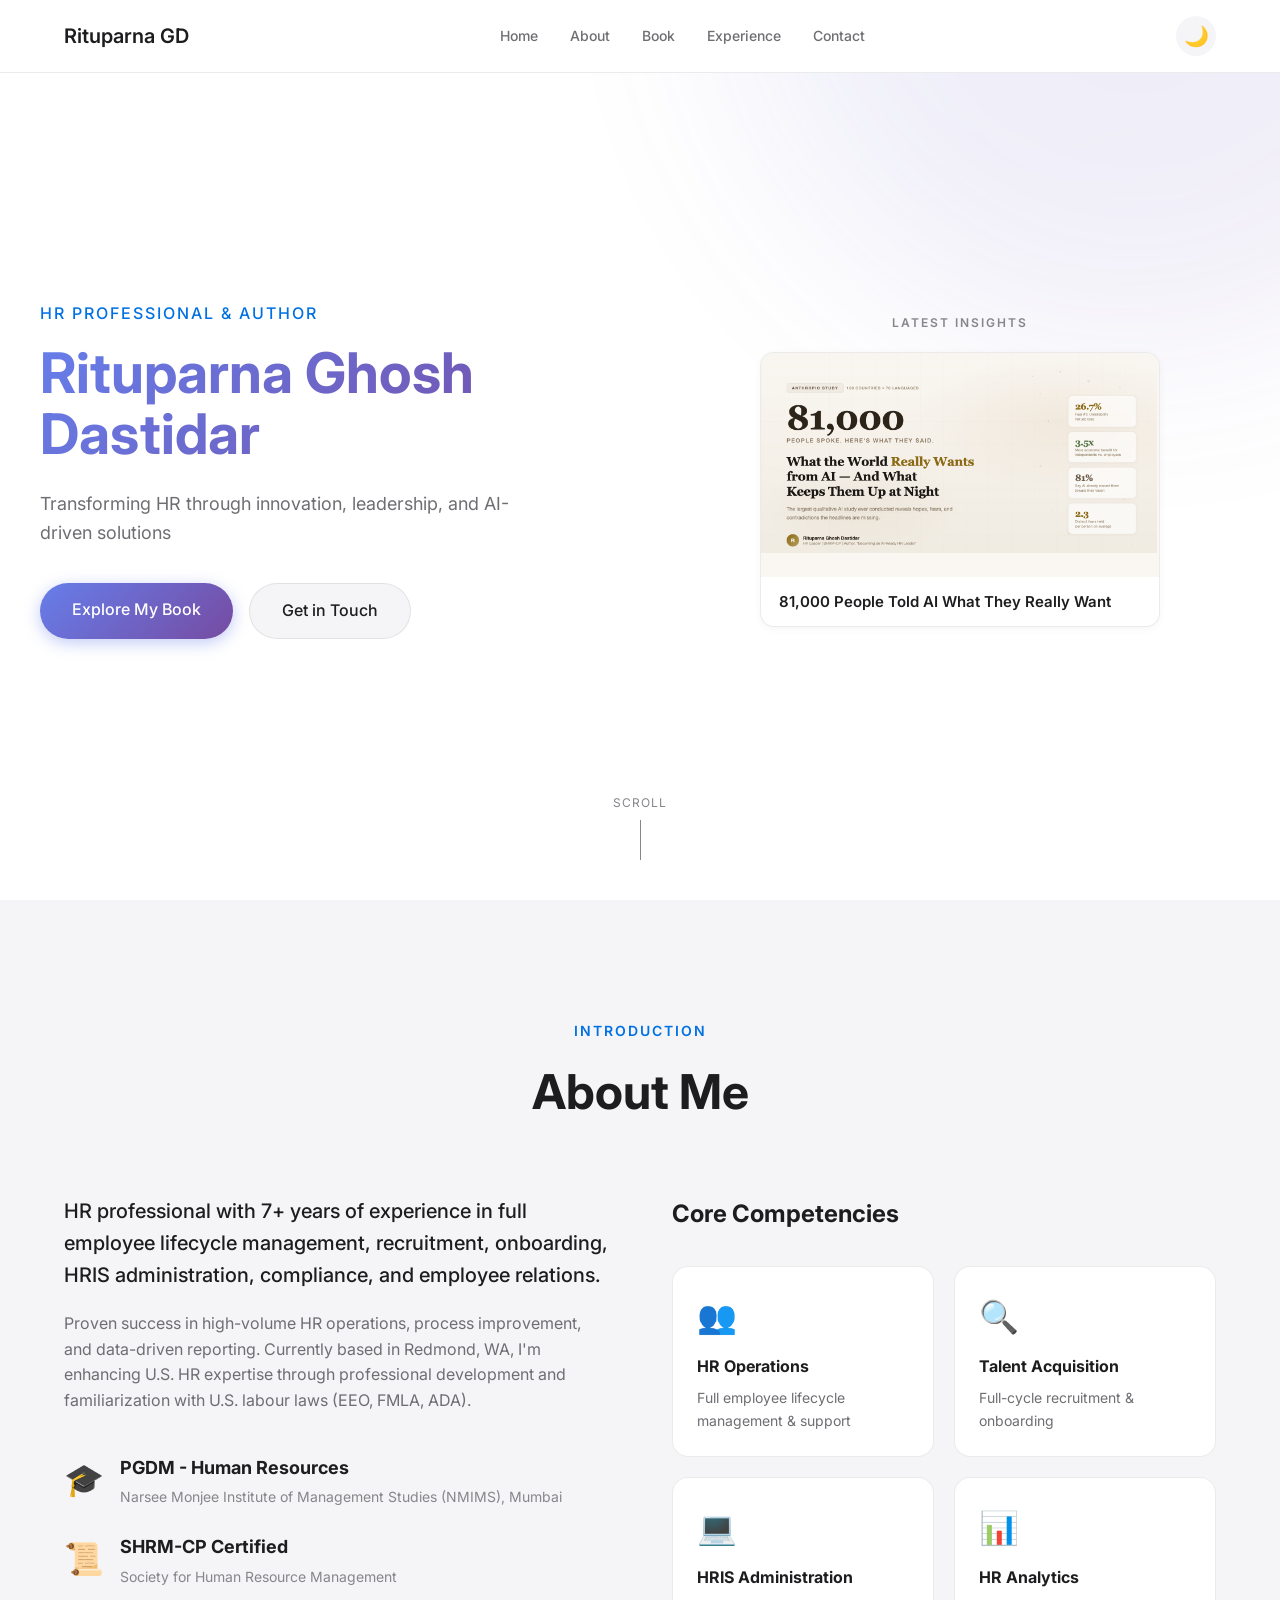
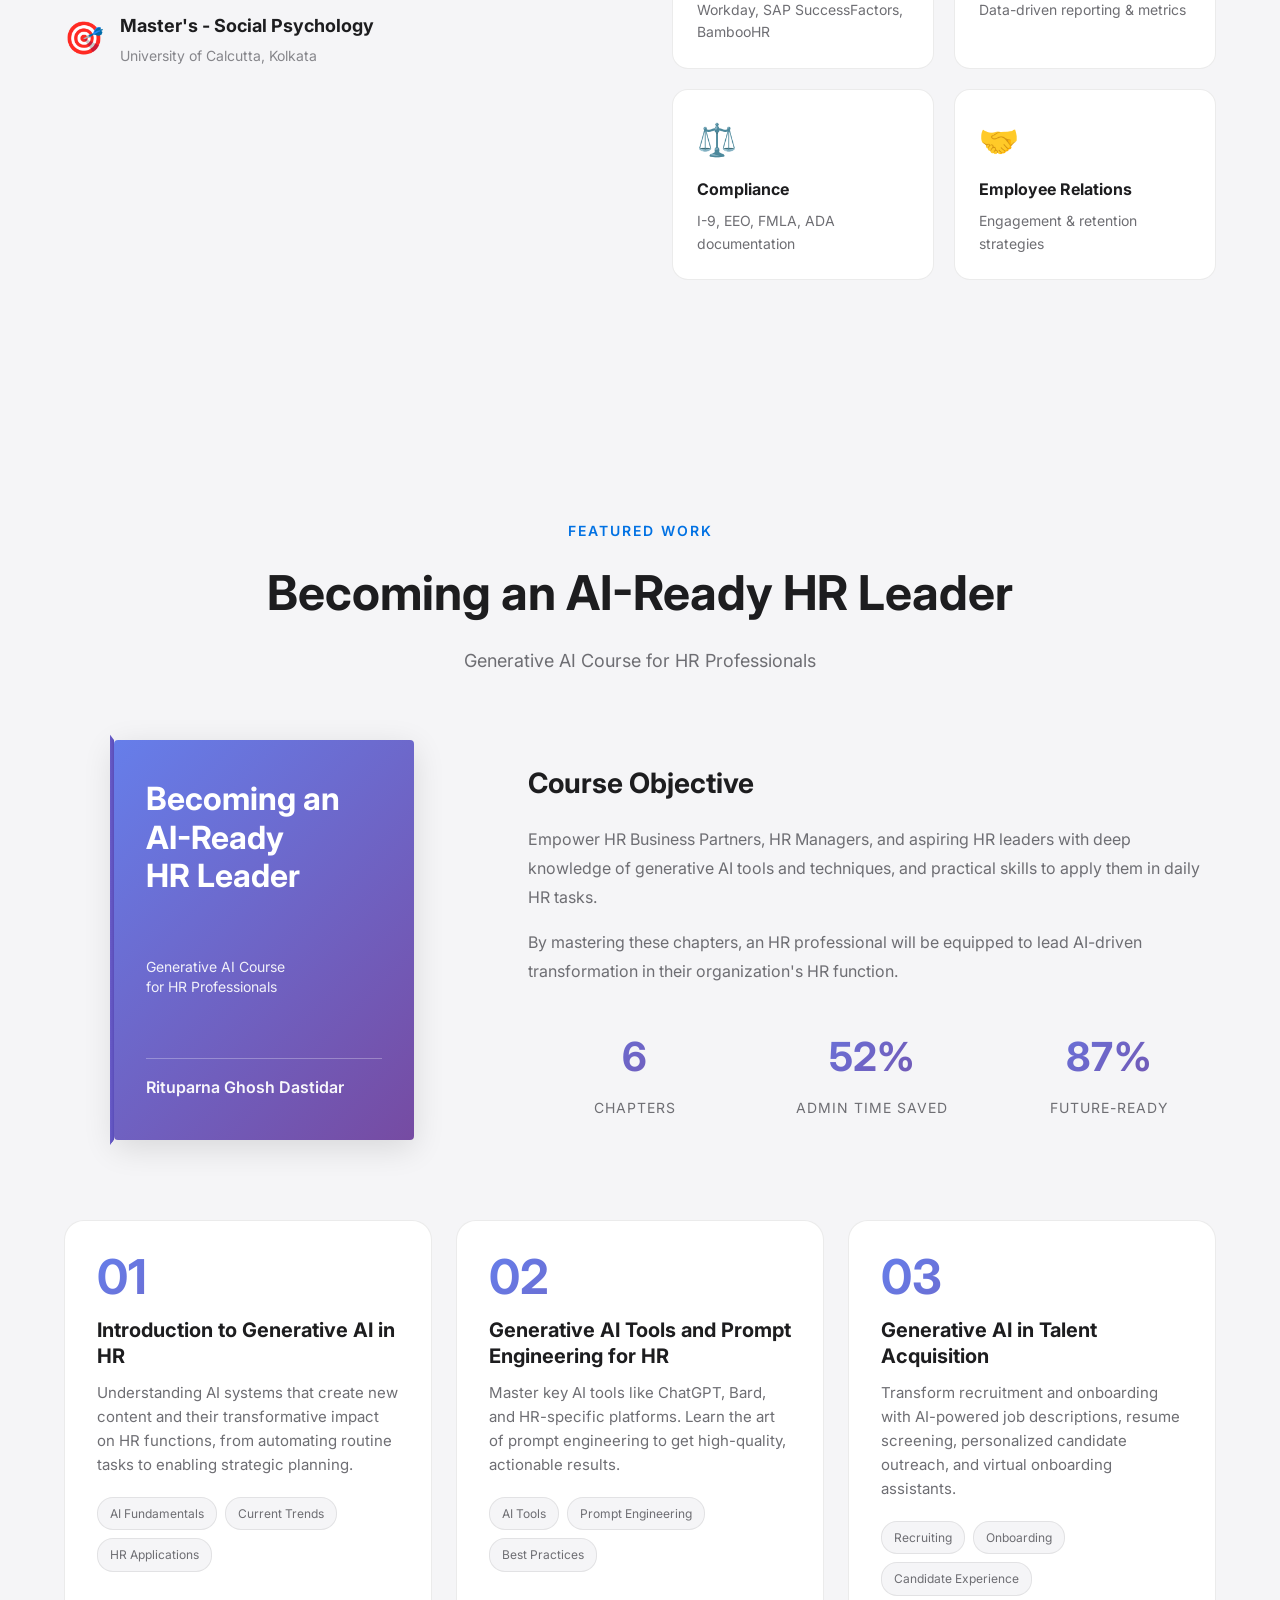
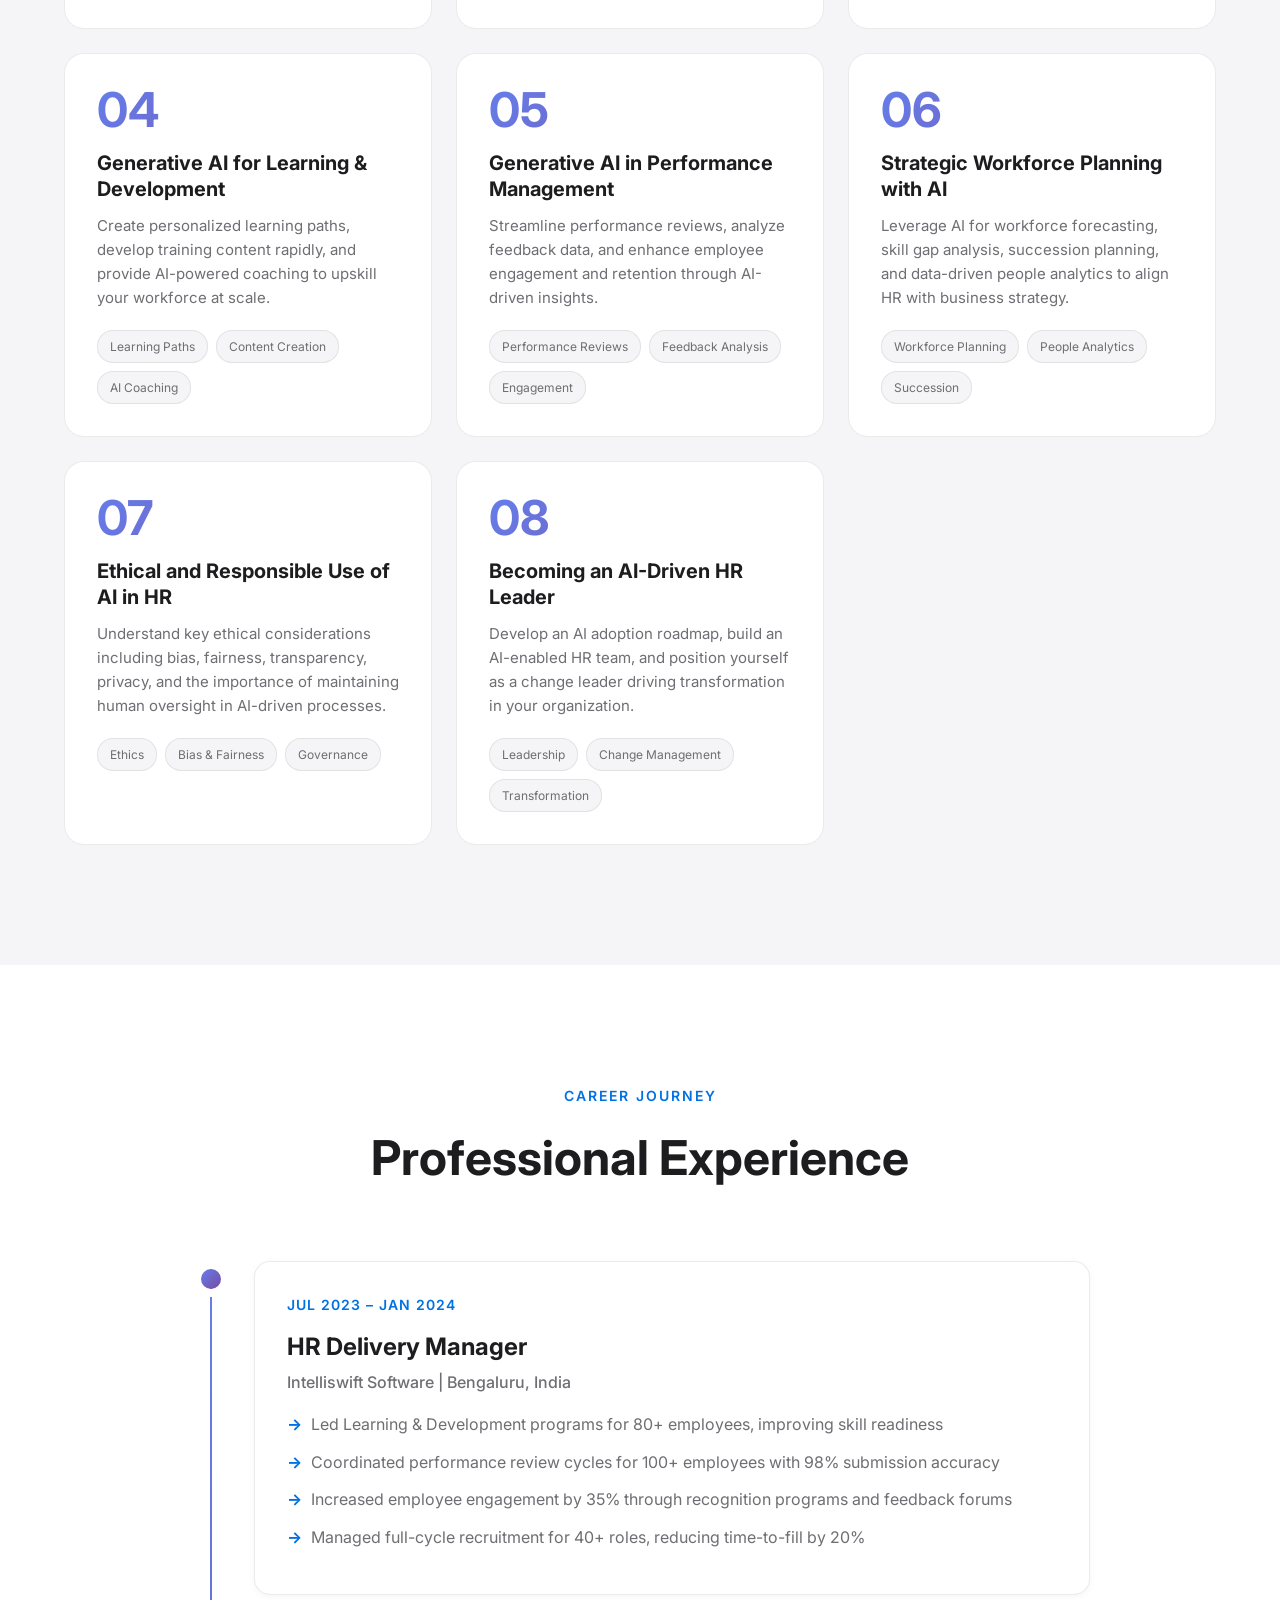
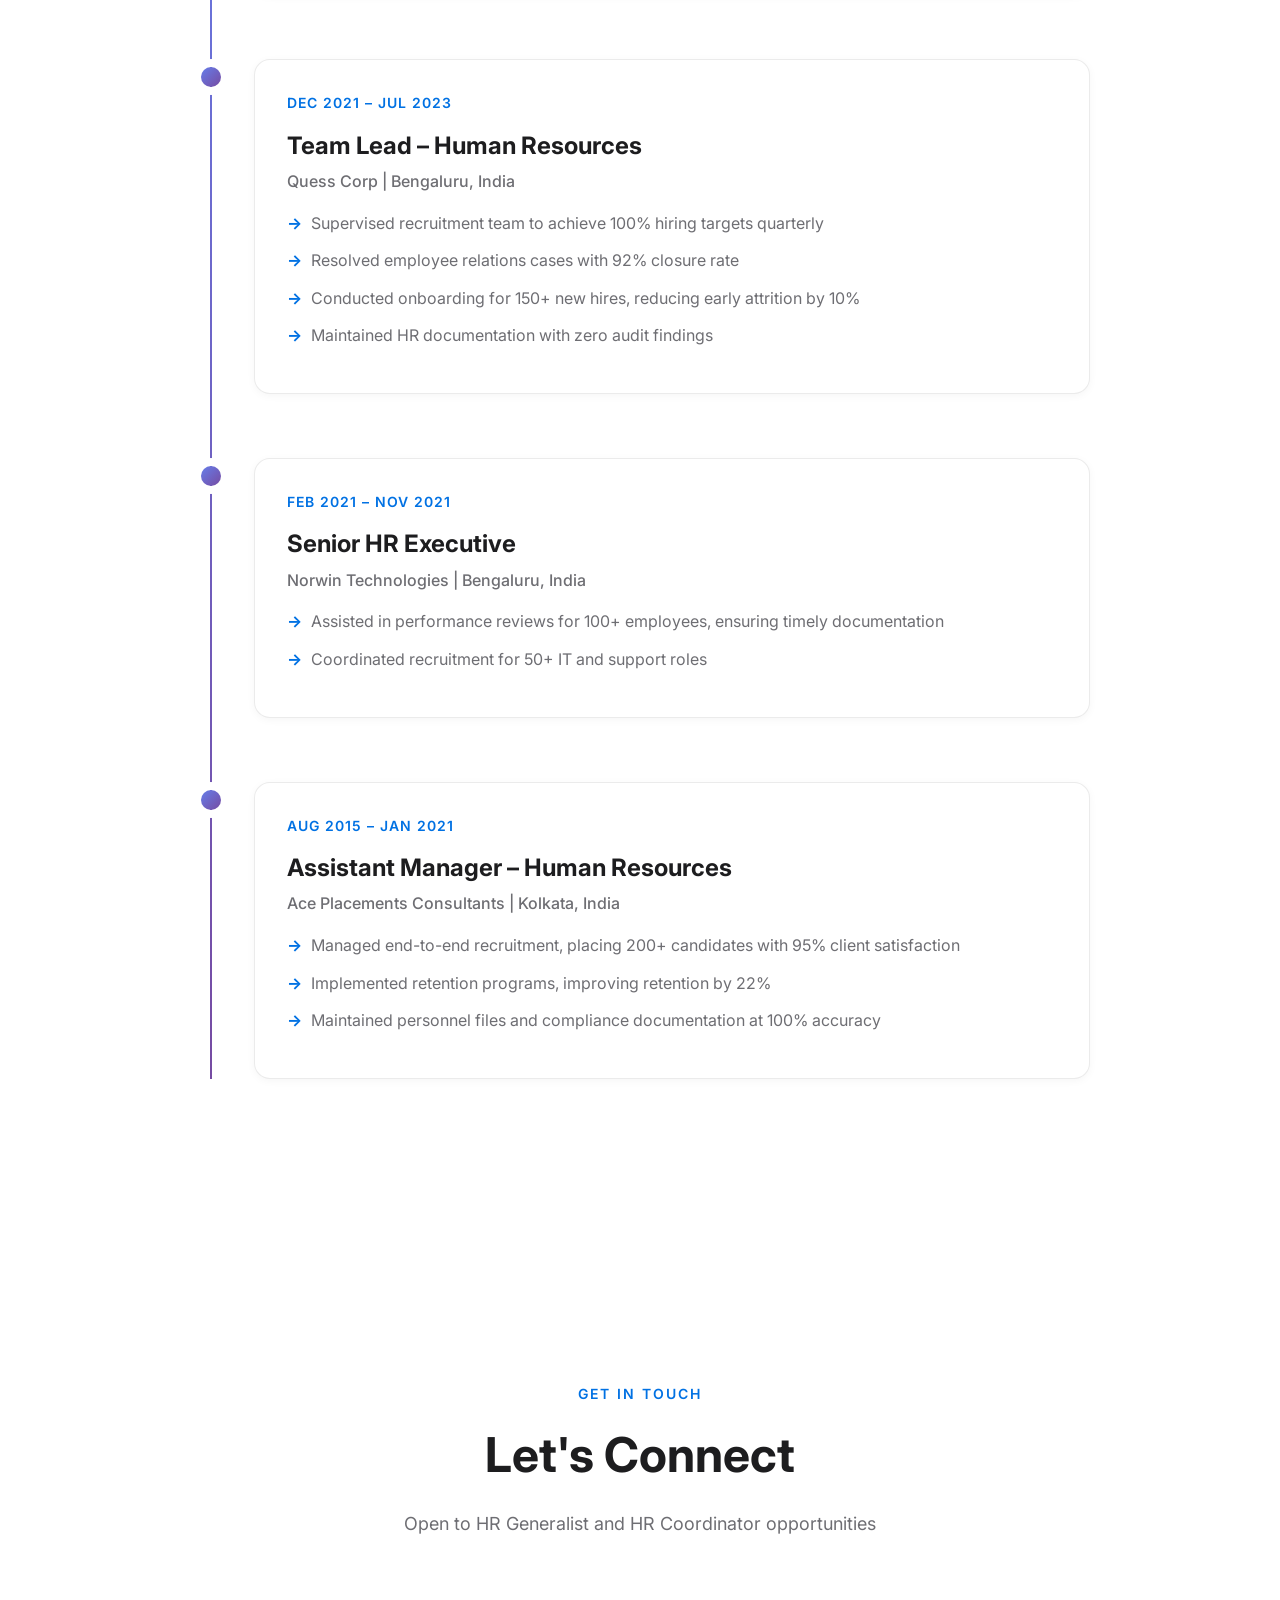
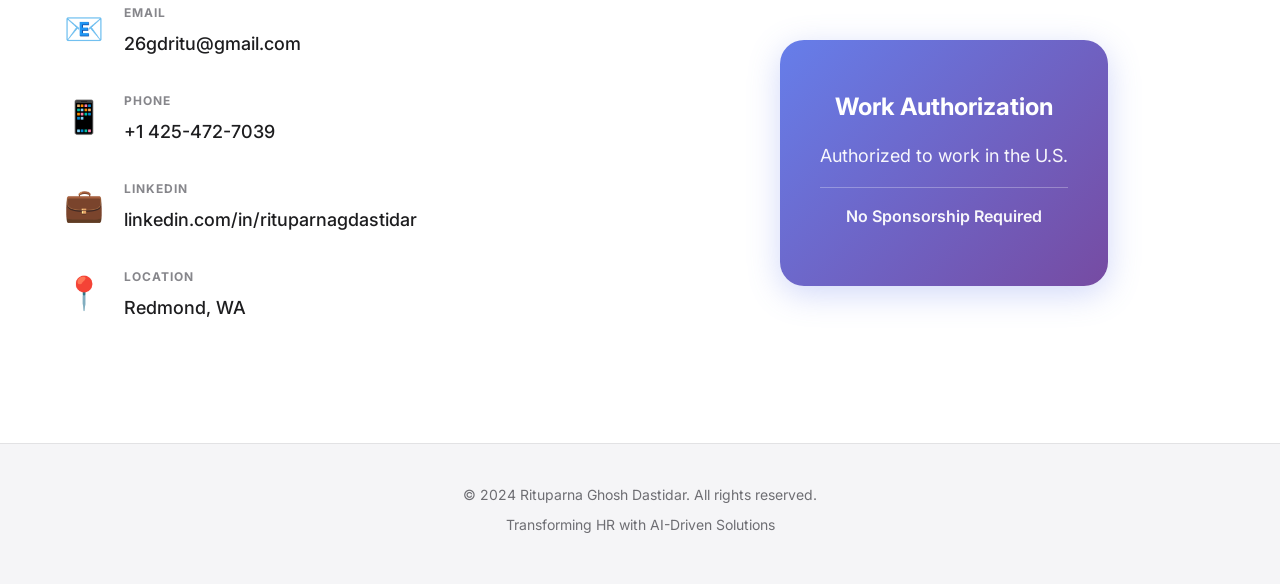
==== commit 49b8f444: "Add Anthropic 81K study post with hero split layout and posts page - Hero section: split layout with" ====
--- a/index.html
+++ b/index.html
@@ -82,8 +82,8 @@
             <div class="nav-links">
                 <a href="#home" class="nav-link">Home</a>
                 <a href="#about" class="nav-link">About</a>
+                <a href="#book" class="nav-link">Book</a>
                 <a href="#experience" class="nav-link">Experience</a>
-                <a href="#book" class="nav-link">Book</a>
                 <a href="#contact" class="nav-link">Contact</a>
             </div>
             <button class="theme-toggle" id="themeToggle" aria-label="Toggle theme">
@@ -100,13 +100,25 @@
 
     <!-- Hero Section -->
     <section class="hero" id="home">
-        <div class="hero-content fade-in">
-            <p class="hero-subtitle">HR Professional & Author</p>
-            <h1 class="hero-title">Rituparna Ghosh Dastidar</h1>
-            <p class="hero-description">Transforming HR through innovation, leadership, and AI-driven solutions</p>
-            <div class="hero-buttons">
-                <a href="#book" class="btn btn-primary">Explore My Book</a>
-                <a href="#contact" class="btn btn-secondary">Get in Touch</a>
+        <div class="hero-split">
+            <div class="hero-content fade-in">
+                <p class="hero-subtitle">HR Professional & Author</p>
+                <h1 class="hero-title">Rituparna Ghosh Dastidar</h1>
+                <p class="hero-description">Transforming HR through innovation, leadership, and AI-driven solutions</p>
+                <div class="hero-buttons">
+                    <a href="#book" class="btn btn-primary">Explore My Book</a>
+                    <a href="#contact" class="btn btn-secondary">Get in Touch</a>
+                </div>
+            </div>
+            <div class="hero-posts fade-in">
+                <div class="hero-posts-label">Latest Insights</div>
+                <div class="hero-posts-grid" id="heroPostsGrid">
+                    <a href="posts.html#anthropic-81k" class="hero-post-card">
+                        <img src="weekly-content/anthropic-81k-cover.png" alt="81,000 People Told AI What They Really Want" class="hero-post-thumb">
+                        <h4 class="hero-post-title">81,000 People Told AI What They Really Want</h4>
+                    </a>
+                    <!-- Add more posts here. Max 4 thumbnails. Grid auto-adapts. -->
+                </div>
             </div>
         </div>
         <div class="scroll-indicator">
@@ -183,6 +195,139 @@
                             <h4>Employee Relations</h4>
                             <p>Engagement & retention strategies</p>
                         </div>
+                    </div>
+                </div>
+            </div>
+        </div>
+    </section>
+
+    <!-- Book Section -->
+    <section class="book" id="book">
+        <div class="container">
+            <div class="section-header">
+                <span class="section-label">Featured Work</span>
+                <h2 class="section-title">Becoming an AI-Ready HR Leader</h2>
+                <p class="section-subtitle">Generative AI Course for HR Professionals</p>
+            </div>
+            <div class="book-intro">
+                <div class="book-cover-container">
+                    <div class="book-cover">
+                        <div class="book-spine"></div>
+                        <div class="book-front">
+                            <h3>Becoming an<br>AI-Ready<br>HR Leader</h3>
+                            <p>Generative AI Course<br>for HR Professionals</p>
+                            <div class="author-name">Rituparna Ghosh Dastidar</div>
+                        </div>
+                    </div>
+                </div>
+                <div class="book-description">
+                    <h3>Course Objective</h3>
+                    <p>Empower HR Business Partners, HR Managers, and aspiring HR leaders with deep knowledge of generative AI tools and techniques, and practical skills to apply them in daily HR tasks.</p>
+                    <p>By mastering these chapters, an HR professional will be equipped to lead AI-driven transformation in their organization's HR function.</p>
+                    <div class="book-stats">
+                        <div class="stat-item">
+                            <span class="stat-number">8</span>
+                            <span class="stat-label">Chapters</span>
+                        </div>
+                        <div class="stat-item">
+                            <span class="stat-number">60-70%</span>
+                            <span class="stat-label">Admin Time Saved</span>
+                        </div>
+                        <div class="stat-item">
+                            <span class="stat-number">100%</span>
+                            <span class="stat-label">Future-Ready</span>
+                        </div>
+                    </div>
+                </div>
+            </div>
+
+            <!-- Chapter Cards -->
+            <div class="chapters-grid">
+                <div class="chapter-card">
+                    <div class="chapter-number">01</div>
+                    <h3>Introduction to Generative AI in HR</h3>
+                    <p>Understanding AI systems that create new content and their transformative impact on HR functions, from automating routine tasks to enabling strategic planning.</p>
+                    <div class="chapter-topics">
+                        <span class="topic-tag">AI Fundamentals</span>
+                        <span class="topic-tag">Current Trends</span>
+                        <span class="topic-tag">HR Applications</span>
+                    </div>
+                </div>
+
+                <div class="chapter-card">
+                    <div class="chapter-number">02</div>
+                    <h3>Generative AI Tools and Prompt Engineering for HR</h3>
+                    <p>Master key AI tools like ChatGPT, Bard, and HR-specific platforms. Learn the art of prompt engineering to get high-quality, actionable results.</p>
+                    <div class="chapter-topics">
+                        <span class="topic-tag">AI Tools</span>
+                        <span class="topic-tag">Prompt Engineering</span>
+                        <span class="topic-tag">Best Practices</span>
+                    </div>
+                </div>
+
+                <div class="chapter-card">
+                    <div class="chapter-number">03</div>
+                    <h3>Generative AI in Talent Acquisition</h3>
+                    <p>Transform recruitment and onboarding with AI-powered job descriptions, resume screening, personalized candidate outreach, and virtual onboarding assistants.</p>
+                    <div class="chapter-topics">
+                        <span class="topic-tag">Recruiting</span>
+                        <span class="topic-tag">Onboarding</span>
+                        <span class="topic-tag">Candidate Experience</span>
+                    </div>
+                </div>
+
+                <div class="chapter-card">
+                    <div class="chapter-number">04</div>
+                    <h3>Generative AI for Learning & Development</h3>
+                    <p>Create personalized learning paths, develop training content rapidly, and provide AI-powered coaching to upskill your workforce at scale.</p>
+                    <div class="chapter-topics">
+                        <span class="topic-tag">Learning Paths</span>
+                        <span class="topic-tag">Content Creation</span>
+                        <span class="topic-tag">AI Coaching</span>
+                    </div>
+                </div>
+
+                <div class="chapter-card">
+                    <div class="chapter-number">05</div>
+                    <h3>Generative AI in Performance Management</h3>
+                    <p>Streamline performance reviews, analyze feedback data, and enhance employee engagement and retention through AI-driven insights.</p>
+                    <div class="chapter-topics">
+                        <span class="topic-tag">Performance Reviews</span>
+                        <span class="topic-tag">Feedback Analysis</span>
+                        <span class="topic-tag">Engagement</span>
+                    </div>
+                </div>
+
+                <div class="chapter-card">
+                    <div class="chapter-number">06</div>
+                    <h3>Strategic Workforce Planning with AI</h3>
+                    <p>Leverage AI for workforce forecasting, skill gap analysis, succession planning, and data-driven people analytics to align HR with business strategy.</p>
+                    <div class="chapter-topics">
+                        <span class="topic-tag">Workforce Planning</span>
+                        <span class="topic-tag">People Analytics</span>
+                        <span class="topic-tag">Succession</span>
+                    </div>
+                </div>
+
+                <div class="chapter-card">
+                    <div class="chapter-number">07</div>
+                    <h3>Ethical and Responsible Use of AI in HR</h3>
+                    <p>Understand key ethical considerations including bias, fairness, transparency, privacy, and the importance of maintaining human oversight in AI-driven processes.</p>
+                    <div class="chapter-topics">
+                        <span class="topic-tag">Ethics</span>
+                        <span class="topic-tag">Bias & Fairness</span>
+                        <span class="topic-tag">Governance</span>
+                    </div>
+                </div>
+
+                <div class="chapter-card">
+                    <div class="chapter-number">08</div>
+                    <h3>Becoming an AI-Driven HR Leader</h3>
+                    <p>Develop an AI adoption roadmap, build an AI-enabled HR team, and position yourself as a change leader driving transformation in your organization.</p>
+                    <div class="chapter-topics">
+                        <span class="topic-tag">Leadership</span>
+                        <span class="topic-tag">Change Management</span>
+                        <span class="topic-tag">Transformation</span>
                     </div>
                 </div>
             </div>
@@ -254,139 +399,6 @@
         </div>
     </section>
 
-    <!-- Book Section -->
-    <section class="book" id="book">
-        <div class="container">
-            <div class="section-header">
-                <span class="section-label">Featured Work</span>
-                <h2 class="section-title">Becoming an AI-Ready HR Leader</h2>
-                <p class="section-subtitle">Generative AI Course for HR Professionals</p>
-            </div>
-            <div class="book-intro">
-                <div class="book-cover-container">
-                    <div class="book-cover">
-                        <div class="book-spine"></div>
-                        <div class="book-front">
-                            <h3>Becoming an<br>AI-Ready<br>HR Leader</h3>
-                            <p>Generative AI Course<br>for HR Professionals</p>
-                            <div class="author-name">Rituparna Ghosh Dastidar</div>
-                        </div>
-                    </div>
-                </div>
-                <div class="book-description">
-                    <h3>Course Objective</h3>
-                    <p>Empower HR Business Partners, HR Managers, and aspiring HR leaders with deep knowledge of generative AI tools and techniques, and practical skills to apply them in daily HR tasks.</p>
-                    <p>By mastering these chapters, an HR professional will be equipped to lead AI-driven transformation in their organization's HR function.</p>
-                    <div class="book-stats">
-                        <div class="stat-item">
-                            <span class="stat-number">8</span>
-                            <span class="stat-label">Chapters</span>
-                        </div>
-                        <div class="stat-item">
-                            <span class="stat-number">60-70%</span>
-                            <span class="stat-label">Admin Time Saved</span>
-                        </div>
-                        <div class="stat-item">
-                            <span class="stat-number">100%</span>
-                            <span class="stat-label">Future-Ready</span>
-                        </div>
-                    </div>
-                </div>
-            </div>
-
-            <!-- Chapter Cards -->
-            <div class="chapters-grid">
-                <div class="chapter-card">
-                    <div class="chapter-number">01</div>
-                    <h3>Introduction to Generative AI in HR</h3>
-                    <p>Understanding AI systems that create new content and their transformative impact on HR functions, from automating routine tasks to enabling strategic planning.</p>
-                    <div class="chapter-topics">
-                        <span class="topic-tag">AI Fundamentals</span>
-                        <span class="topic-tag">Current Trends</span>
-                        <span class="topic-tag">HR Applications</span>
-                    </div>
-                </div>
-
-                <div class="chapter-card">
-                    <div class="chapter-number">02</div>
-                    <h3>Generative AI Tools and Prompt Engineering for HR</h3>
-                    <p>Master key AI tools like ChatGPT, Bard, and HR-specific platforms. Learn the art of prompt engineering to get high-quality, actionable results.</p>
-                    <div class="chapter-topics">
-                        <span class="topic-tag">AI Tools</span>
-                        <span class="topic-tag">Prompt Engineering</span>
-                        <span class="topic-tag">Best Practices</span>
-                    </div>
-                </div>
-
-                <div class="chapter-card">
-                    <div class="chapter-number">03</div>
-                    <h3>Generative AI in Talent Acquisition</h3>
-                    <p>Transform recruitment and onboarding with AI-powered job descriptions, resume screening, personalized candidate outreach, and virtual onboarding assistants.</p>
-                    <div class="chapter-topics">
-                        <span class="topic-tag">Recruiting</span>
-                        <span class="topic-tag">Onboarding</span>
-                        <span class="topic-tag">Candidate Experience</span>
-                    </div>
-                </div>
-
-                <div class="chapter-card">
-                    <div class="chapter-number">04</div>
-                    <h3>Generative AI for Learning & Development</h3>
-                    <p>Create personalized learning paths, develop training content rapidly, and provide AI-powered coaching to upskill your workforce at scale.</p>
-                    <div class="chapter-topics">
-                        <span class="topic-tag">Learning Paths</span>
-                        <span class="topic-tag">Content Creation</span>
-                        <span class="topic-tag">AI Coaching</span>
-                    </div>
-                </div>
-
-                <div class="chapter-card">
-                    <div class="chapter-number">05</div>
-                    <h3>Generative AI in Performance Management</h3>
-                    <p>Streamline performance reviews, analyze feedback data, and enhance employee engagement and retention through AI-driven insights.</p>
-                    <div class="chapter-topics">
-                        <span class="topic-tag">Performance Reviews</span>
-                        <span class="topic-tag">Feedback Analysis</span>
-                        <span class="topic-tag">Engagement</span>
-                    </div>
-                </div>
-
-                <div class="chapter-card">
-                    <div class="chapter-number">06</div>
-                    <h3>Strategic Workforce Planning with AI</h3>
-                    <p>Leverage AI for workforce forecasting, skill gap analysis, succession planning, and data-driven people analytics to align HR with business strategy.</p>
-                    <div class="chapter-topics">
-                        <span class="topic-tag">Workforce Planning</span>
-                        <span class="topic-tag">People Analytics</span>
-                        <span class="topic-tag">Succession</span>
-                    </div>
-                </div>
-
-                <div class="chapter-card">
-                    <div class="chapter-number">07</div>
-                    <h3>Ethical and Responsible Use of AI in HR</h3>
-                    <p>Understand key ethical considerations including bias, fairness, transparency, privacy, and the importance of maintaining human oversight in AI-driven processes.</p>
-                    <div class="chapter-topics">
-                        <span class="topic-tag">Ethics</span>
-                        <span class="topic-tag">Bias & Fairness</span>
-                        <span class="topic-tag">Governance</span>
-                    </div>
-                </div>
-
-                <div class="chapter-card">
-                    <div class="chapter-number">08</div>
-                    <h3>Becoming an AI-Driven HR Leader</h3>
-                    <p>Develop an AI adoption roadmap, build an AI-enabled HR team, and position yourself as a change leader driving transformation in your organization.</p>
-                    <div class="chapter-topics">
-                        <span class="topic-tag">Leadership</span>
-                        <span class="topic-tag">Change Management</span>
-                        <span class="topic-tag">Transformation</span>
-                    </div>
-                </div>
-            </div>
-        </div>
-    </section>
-
     <!-- Contact Section -->
     <section class="contact" id="contact">
         <div class="container">
--- a/styles.css
+++ b/styles.css
@@ -220,9 +220,21 @@
     50% { transform: translate(-50px, 50px) rotate(180deg); }
 }
 
+/* Hero Split Layout — left intro, right posts */
+.hero-split {
+    display: grid;
+    grid-template-columns: 1fr 1fr;
+    align-items: center;
+    gap: 80px;
+    max-width: 1200px;
+    width: 100%;
+    margin: 0 auto;
+    position: relative;
+    z-index: 1;
+}
+
 .hero-content {
-    text-align: center;
-    max-width: 800px;
+    text-align: left;
     position: relative;
     z-index: 1;
 }
@@ -237,7 +249,7 @@
 }
 
 .hero-title {
-    font-size: clamp(2.5rem, 6vw, 4rem);
+    font-size: clamp(2.5rem, 5vw, 3.5rem);
     font-weight: 700;
     line-height: 1.1;
     margin-bottom: 24px;
@@ -248,19 +260,100 @@
 }
 
 .hero-description {
-    font-size: 1.25rem;
+    font-size: 1.125rem;
     color: var(--text-secondary);
-    margin-bottom: 40px;
-    max-width: 600px;
-    margin-left: auto;
-    margin-right: auto;
+    margin-bottom: 36px;
+    max-width: 480px;
 }
 
 .hero-buttons {
     display: flex;
     gap: 16px;
+    flex-wrap: wrap;
+}
+
+/* ===========================
+   Hero Posts (Right Side)
+   =========================== */
+.hero-posts {
+    display: flex;
+    flex-direction: column;
+    align-items: center;
     justify-content: center;
-    flex-wrap: wrap;
+}
+
+.hero-posts-label {
+    font-size: 0.75rem;
+    font-weight: 600;
+    color: var(--text-tertiary);
+    letter-spacing: 2px;
+    text-transform: uppercase;
+    margin-bottom: 20px;
+    text-align: center;
+}
+
+.hero-posts-grid {
+    display: grid;
+    gap: 16px;
+    width: 100%;
+    justify-items: center;
+}
+
+/* Dynamic grid based on post count */
+.hero-posts-grid[data-count="1"] {
+    grid-template-columns: 1fr;
+    max-width: 400px;
+}
+
+.hero-posts-grid[data-count="2"] {
+    grid-template-columns: 1fr 1fr;
+    max-width: 480px;
+}
+
+.hero-posts-grid[data-count="3"] {
+    grid-template-columns: 1fr 1fr;
+    max-width: 480px;
+}
+
+.hero-posts-grid[data-count="4"] {
+    grid-template-columns: 1fr 1fr;
+    max-width: 480px;
+}
+
+/* Post thumbnail card */
+.hero-post-card {
+    background: var(--card-bg);
+    border-radius: 14px;
+    border: 1px solid var(--card-border);
+    overflow: hidden;
+    text-decoration: none;
+    color: inherit;
+    transition: all 0.3s ease;
+    display: block;
+    width: 100%;
+    box-shadow: var(--shadow-sm);
+}
+
+.hero-post-card:hover {
+    transform: translateY(-4px);
+    box-shadow: var(--shadow-lg);
+    border-color: var(--accent-primary);
+}
+
+.hero-post-thumb {
+    width: 100%;
+    aspect-ratio: 16/9;
+    object-fit: cover;
+    display: block;
+}
+
+.hero-post-title {
+    font-size: 0.9375rem;
+    font-weight: 600;
+    line-height: 1.45;
+    color: var(--text-primary);
+    padding: 14px 18px;
+    margin: 0;
 }
 
 .btn {
@@ -890,6 +983,42 @@
         display: flex;
     }
 
+    .hero-split {
+        grid-template-columns: 1fr;
+        gap: 48px;
+        text-align: center;
+    }
+
+    .hero-content {
+        text-align: center;
+        max-width: 600px;
+        margin: 0 auto;
+    }
+
+    .hero-description {
+        margin-left: auto;
+        margin-right: auto;
+    }
+
+    .hero-buttons {
+        justify-content: center;
+    }
+
+    .hero-posts {
+        width: 100%;
+    }
+
+    .hero-posts-grid[data-count="1"] {
+        max-width: 340px;
+    }
+
+    .hero-posts-grid[data-count="2"],
+    .hero-posts-grid[data-count="3"],
+    .hero-posts-grid[data-count="4"] {
+        grid-template-columns: 1fr 1fr;
+        max-width: 400px;
+    }
+
     .about-content,
     .book-intro,
     .contact-content {
